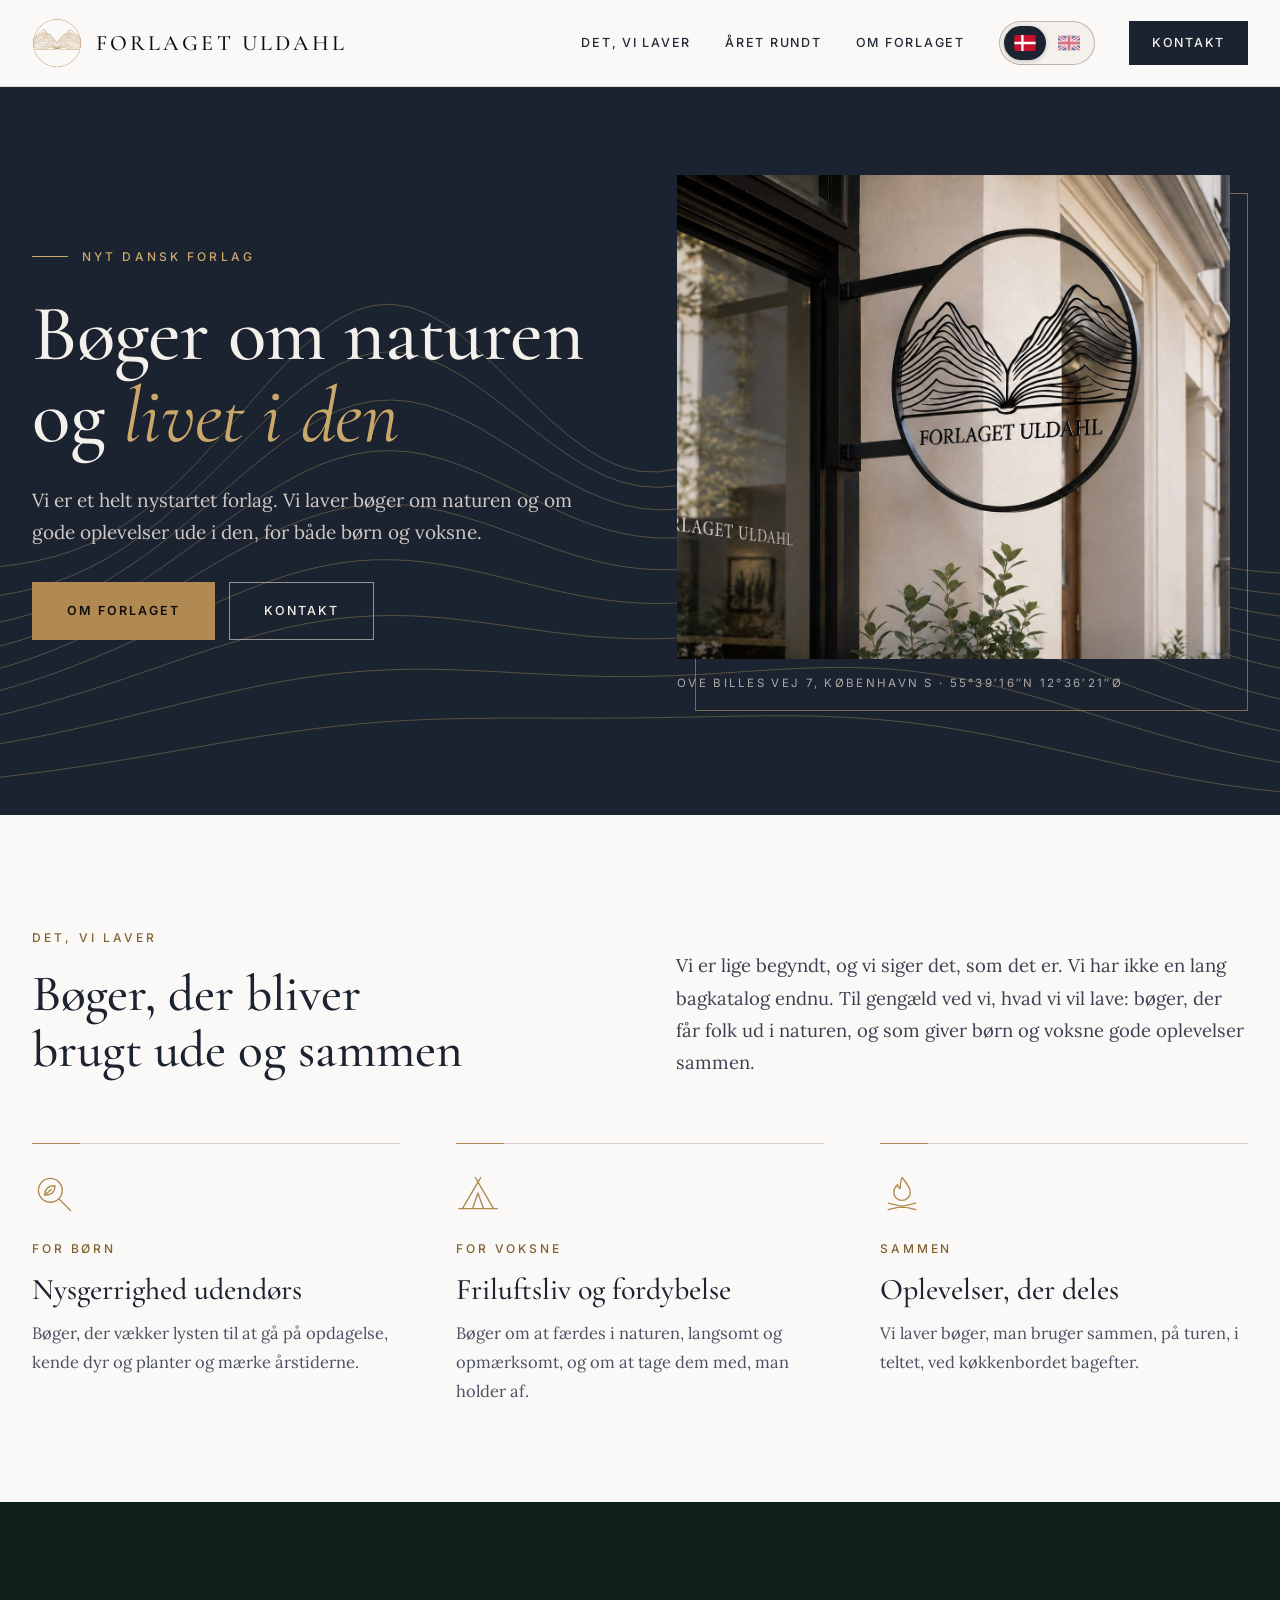
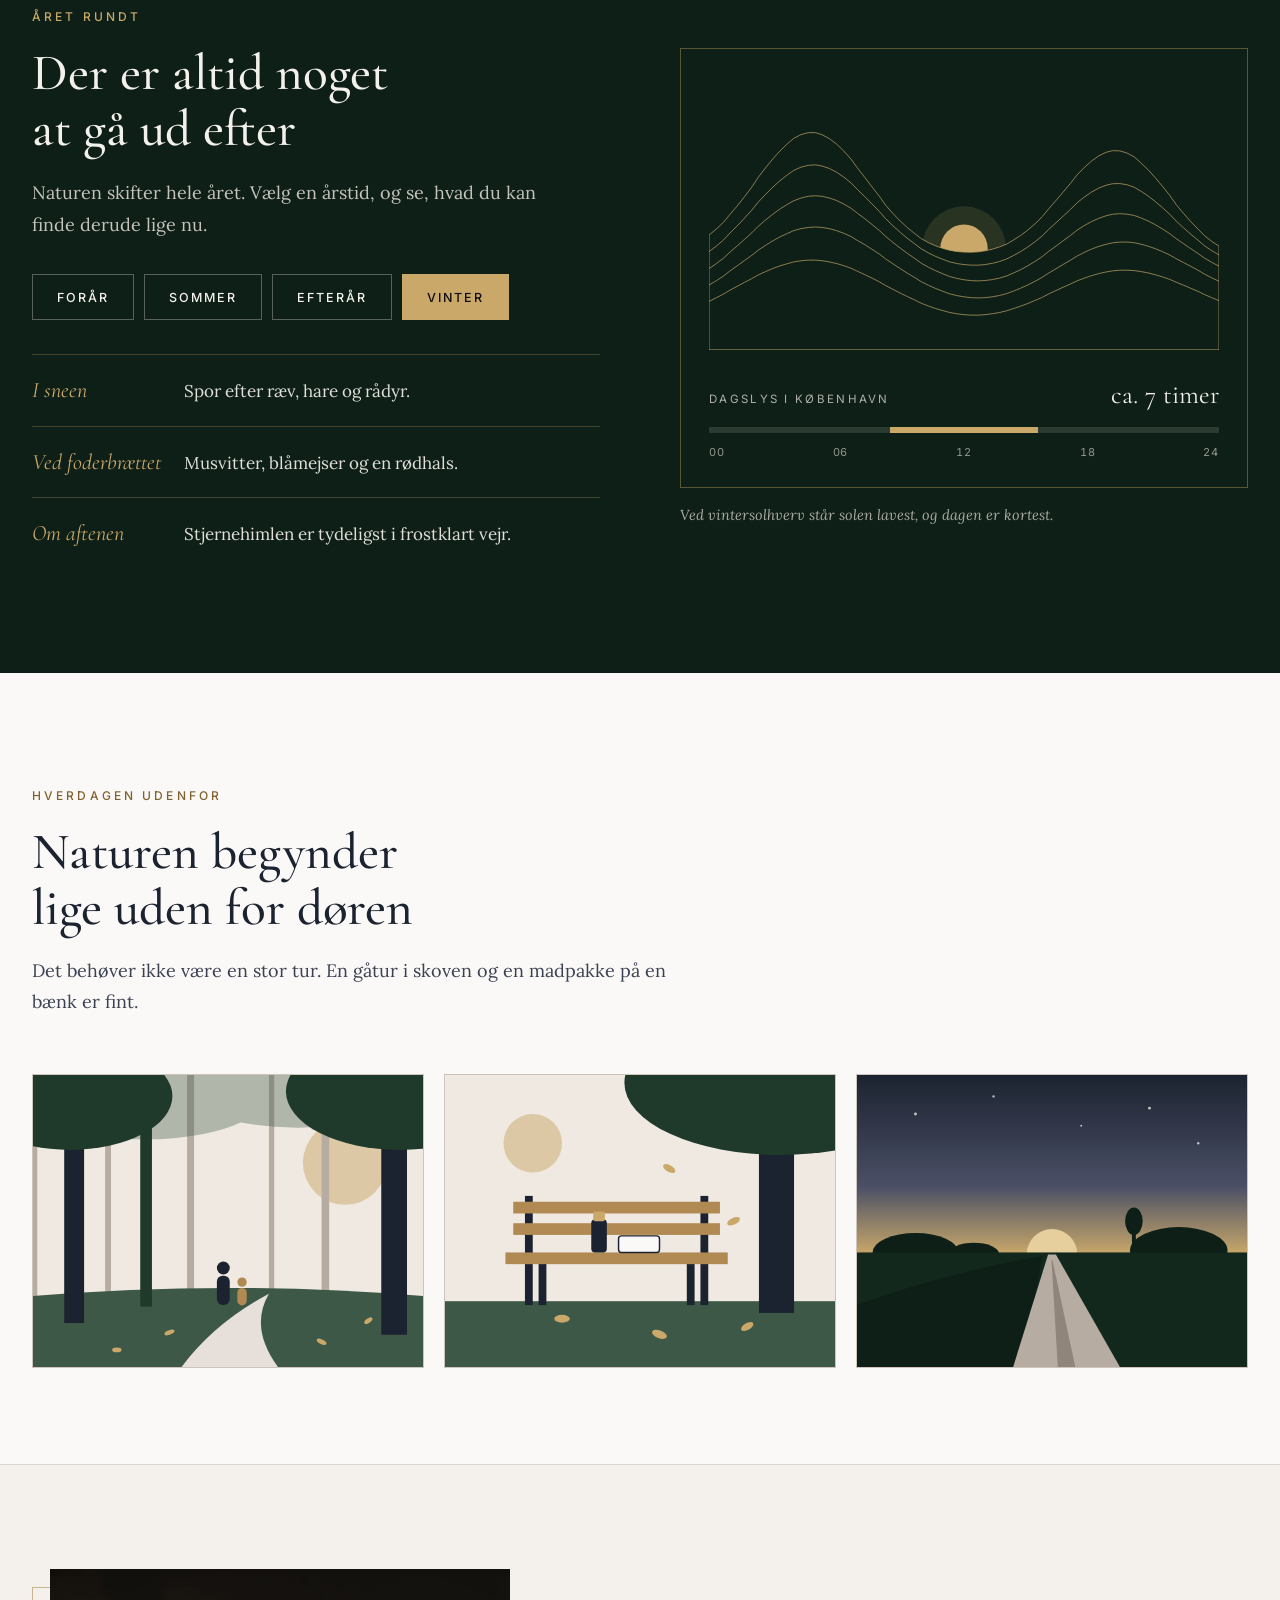
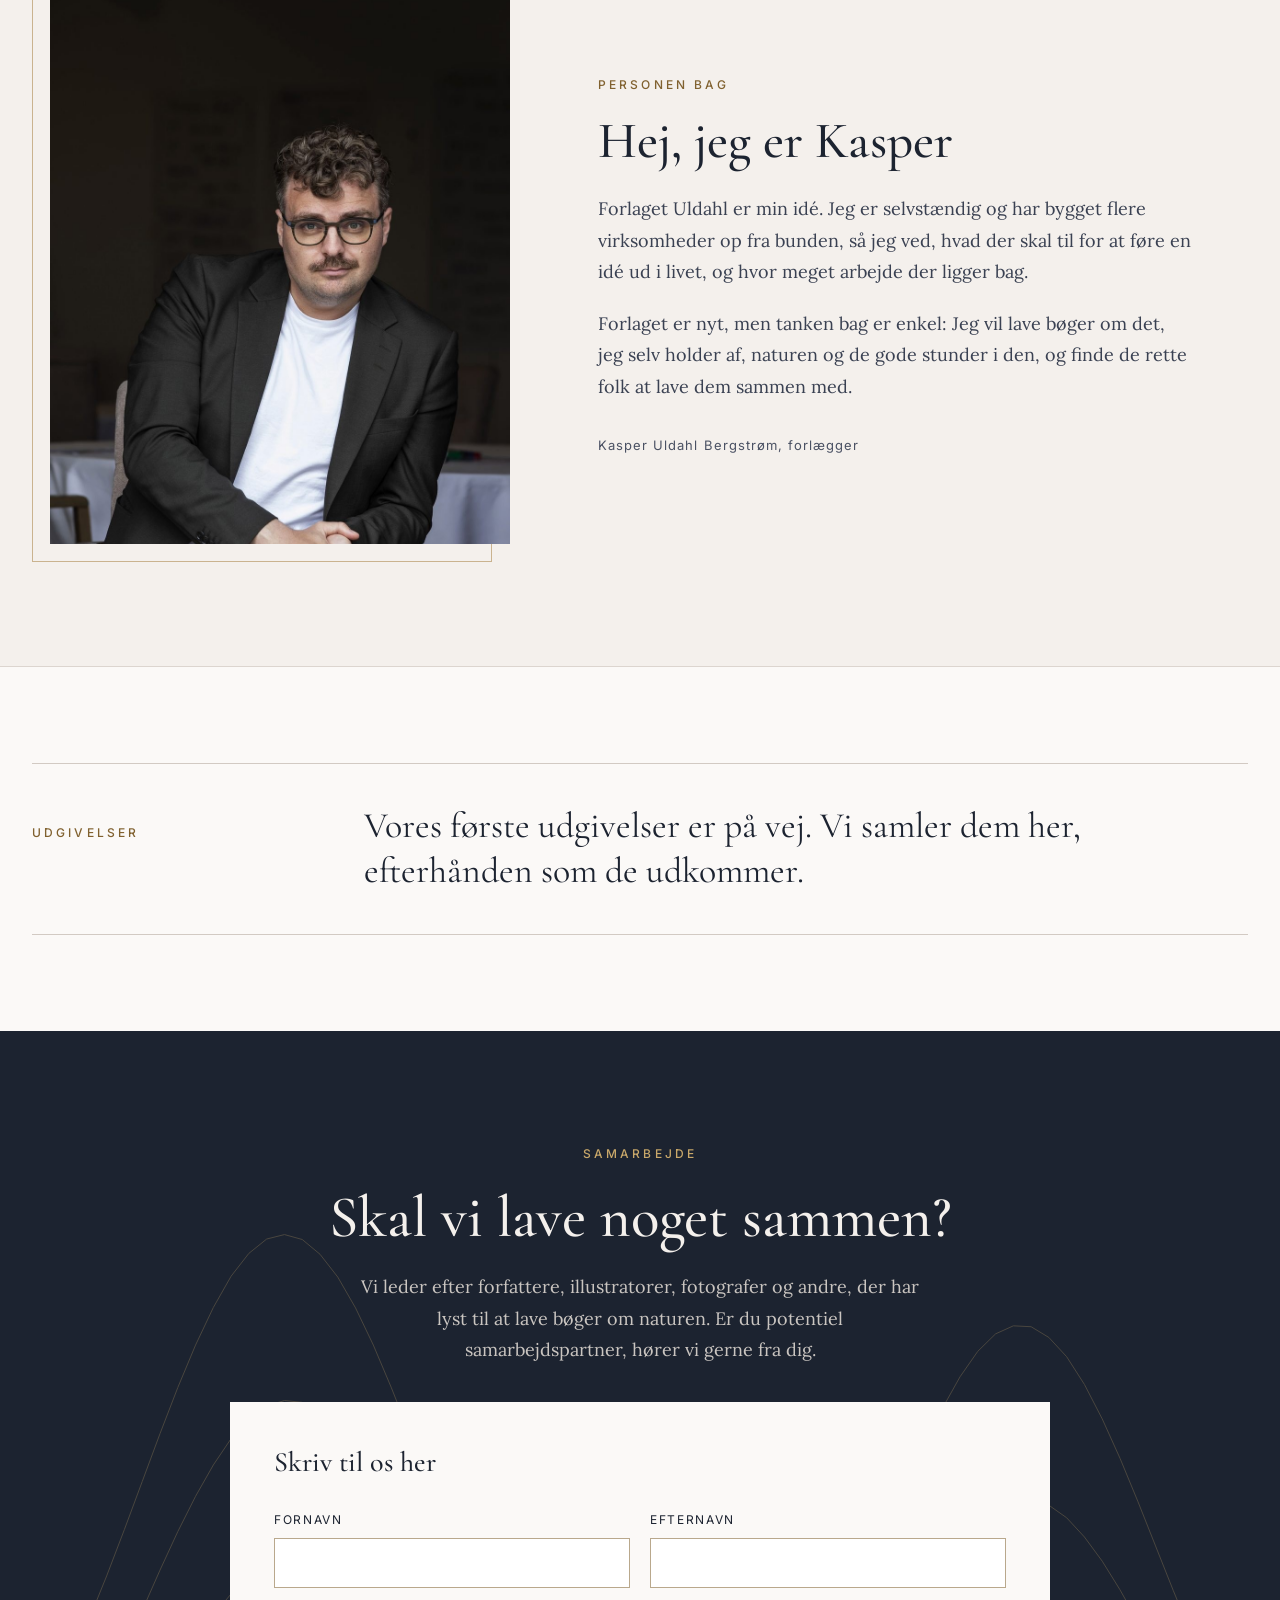
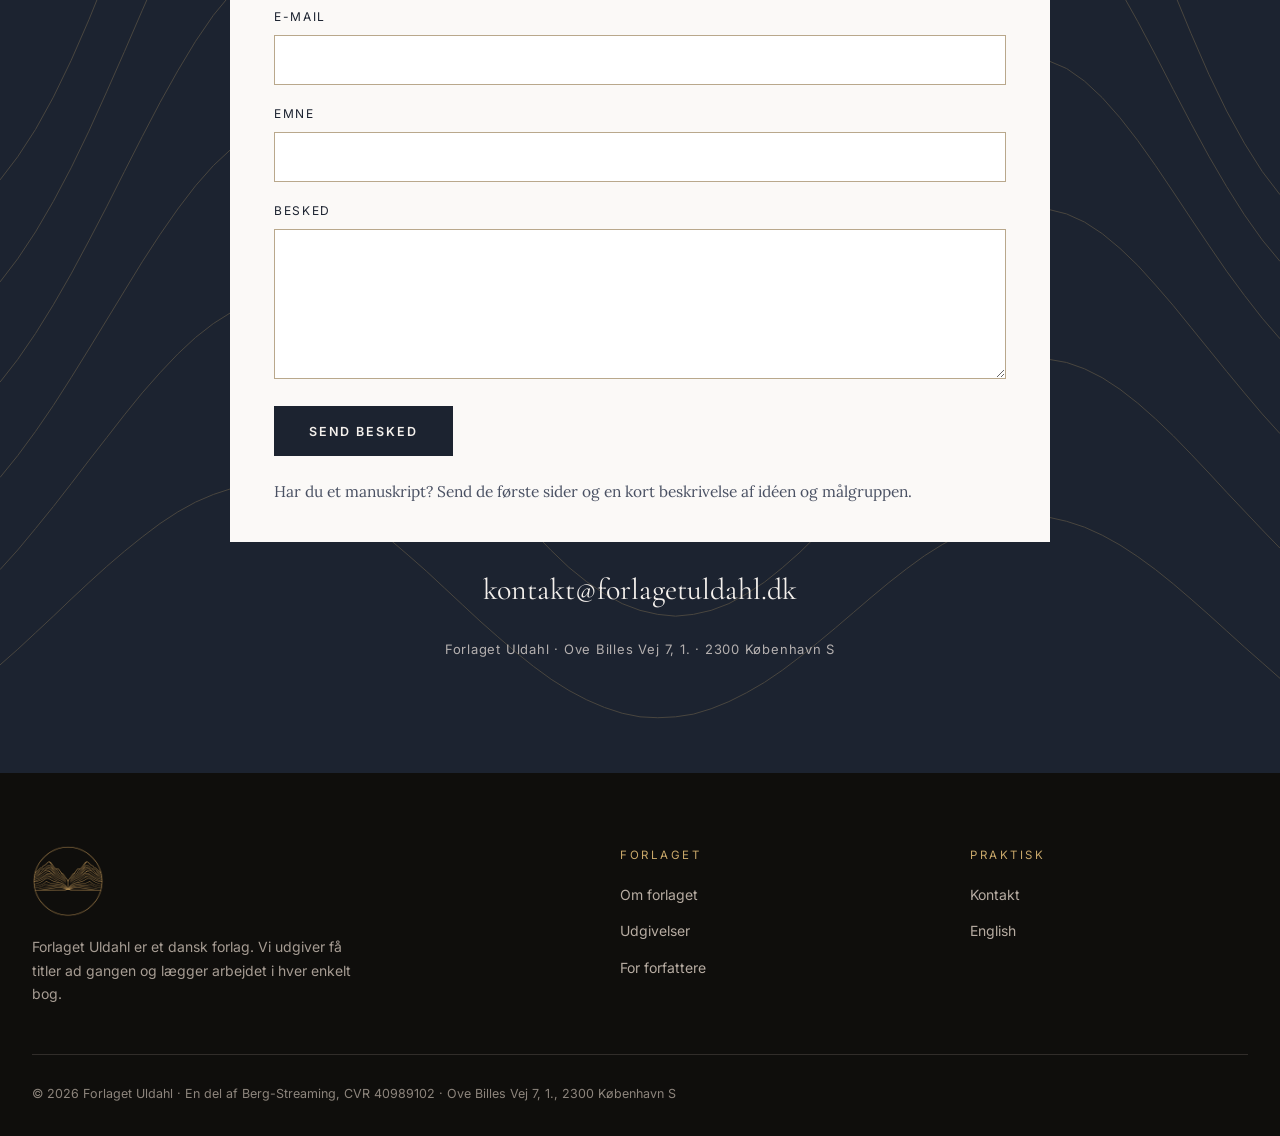
==== index.html @ 1d12caa1 "Nyt design: forside på dansk og engelsk med årstidsvælger og kontaktformular Én side pr. sprog. De g" ====
<!doctype html>
<html lang="da">
<head>
<meta charset="utf-8">
<meta name="viewport" content="width=device-width, initial-scale=1">
<title>Forlaget Uldahl</title>
<meta name="description" content="Forlaget Uldahl er et nyt dansk forlag. Vi laver bøger om naturen og om gode oplevelser ude i den, for både børn og voksne.">
<link rel="canonical" href="https://forlagetuldahl.dk/">
<link rel="alternate" hreflang="da" href="https://forlagetuldahl.dk/">
<link rel="alternate" hreflang="en" href="https://forlagetuldahl.dk/en/">
<meta property="og:type" content="website">
<meta property="og:site_name" content="Forlaget Uldahl">
<meta property="og:locale" content="da_DK">
<meta property="og:title" content="Forlaget Uldahl">
<meta property="og:description" content="Forlaget Uldahl er et nyt dansk forlag. Vi laver bøger om naturen og om gode oplevelser ude i den, for både børn og voksne.">
<meta property="og:url" content="https://forlagetuldahl.dk/">
<meta property="og:image" content="https://forlagetuldahl.dk/assets/images/skilt.jpg">
<meta name="twitter:card" content="summary_large_image">
<link rel="icon" href="assets/images/maerke.png">
<link rel="preconnect" href="https://fonts.googleapis.com">
<link rel="preconnect" href="https://fonts.gstatic.com" crossorigin>
<link rel="stylesheet" href="https://fonts.googleapis.com/css2?family=Cormorant+Garamond:ital,wght@0,400;0,500;0,600;1,400;1,500&amp;family=Inter:wght@400;500;600&amp;family=Lora:ital,wght@0,400;0,500;1,400&amp;display=swap">
<link rel="stylesheet" href="assets/css/style.css">
</head>
<body>
<div style="background: #FBF9F7; color: #222937; font-family: 'Lora', Georgia, serif; font-size: 17px; line-height: 1.75; overflow-x: hidden">

<header style="background: #FBF9F7; border-bottom: 1px solid rgba(183,172,162,.4)">
<div style="max-width: 1240px; margin: 0 auto; padding: 18px 32px; display: flex; flex-wrap: wrap; align-items: center; justify-content: space-between; gap: 14px 32px">
<a href="#top" style="display: flex; align-items: center; gap: 14px; text-decoration: none">
<img src="assets/images/maerke.png" alt="" style="width: 50px; height: 50px; object-fit: contain">
<span style="font-family: 'Cormorant Garamond', Georgia, serif; font-size: 22px; letter-spacing: .14em; text-transform: uppercase; color: #0F0E0C; font-weight: 500">Forlaget Uldahl</span>
</a>
<nav class="menu" aria-label="Hovedmenu" style="display: flex; flex-wrap: wrap; align-items: center; gap: 10px 34px; font-family: 'Inter', sans-serif; font-size: 12.5px; letter-spacing: .14em; text-transform: uppercase; font-weight: 500">
<a href="#det-vi-laver">Det, vi laver</a>
<a href="#aaret-rundt">Året rundt</a>
<a href="#personen-bag">Om forlaget</a>
<a class="knap skift" href="en/" lang="en" aria-label="Skift til engelsk" style="display: inline-flex; align-items: center; gap: 2px; min-height: 44px; box-sizing: border-box; padding: 4px; border: 1px solid rgba(183,172,162,.9); border-radius: 999px; background: #F4F0EC"><span class="" style="display: flex; align-items: center; justify-content: center; width: 42px; height: 34px; border-radius: 999px; background: #1C2330; box-shadow: 0 1px 4px rgba(28,35,48,.25)"><svg aria-hidden="true" viewBox="0 0 37 28" style="width: 22px; height: 16px; display: block; border-radius: 2px"><path fill="#C8102E" d="M0 0h37v28H0z"></path><path fill="#fff" d="M12 0h4v28h-4zM0 12h37v4H0z"></path></svg></span><span class="fra" style="display: flex; align-items: center; justify-content: center; width: 42px; height: 34px; border-radius: 999px; opacity: .55"><svg aria-hidden="true" viewBox="0 0 60 40" style="width: 22px; height: 16px; display: block; border-radius: 2px"><path fill="#012169" d="M0 0h60v40H0z"></path><path stroke="#fff" stroke-width="8" d="M0 0l60 40M60 0L0 40"></path><path stroke="#C8102E" stroke-width="4" d="M0 0l60 40M60 0L0 40"></path><path fill="#fff" d="M23 0h14v40H23zM0 13h60v14H0z"></path><path fill="#C8102E" d="M26 0h8v40h-8zM0 16h60v8H0z"></path></svg></span></a>
<a class="knap knap-guld" href="#kontakt" style="display: inline-flex; align-items: center; min-height: 44px; box-sizing: border-box; padding: 0 22px; background: #1C2330; border: 1px solid #1C2330; color: #F4F0EC">Kontakt</a>
</nav>
</div>
</header>

<section id="top" style="position: relative; background: #1C2330; color: #F4F0EC; overflow: hidden">
<svg aria-hidden="true" viewBox="0 0 1440 520" preserveAspectRatio="none" style="position: absolute; left: 0; bottom: 0; width: 100%; height: 78%; opacity: .34">
<g stroke="#C9A86A" stroke-width="1">
<path class="kurve" d="M0 292.6 L20 290.5 L40 287.7 L60 283.8 L80 278.7 L100 272.2 L120 264.1 L140 254.4 L160 243.0 L180 229.8 L200 215.0 L220 198.7 L240 181.1 L260 162.8 L280 144.1 L300 125.7 L320 108.1 L340 91.9 L360 77.9 L380 66.5 L400 58.3 L420 53.5 L440 52.4 L460 54.9 L480 60.9 L500 70.1 L520 82.0 L540 96.0 L560 111.4 L580 127.5 L600 143.6 L620 159.0 L640 173.0 L660 185.1 L680 194.7 L700 201.6 L720 205.4 L740 206.0 L760 203.5 L780 198.0 L800 189.7 L820 179.0 L840 166.6 L860 152.9 L880 138.7 L900 124.9 L920 112.0 L940 101.0 L960 92.4 L980 86.8 L1000 84.5 L1020 85.8 L1040 90.7 L1060 99.0 L1080 110.2 L1100 124.0 L1120 139.6 L1140 156.5 L1160 173.9 L1180 191.3 L1200 208.1 L1220 223.8 L1240 238.1 L1260 250.9 L1280 261.9 L1300 271.2 L1320 278.8 L1340 285.0 L1360 289.7 L1380 293.2 L1400 295.8 L1420 297.5 L1440 298.5"></path>
<path class="kurve" d="M0 319.0 L20 316.1 L40 312.3 L60 307.4 L80 301.3 L100 294.0 L120 285.3 L140 275.2 L160 263.7 L180 250.8 L200 236.8 L220 221.7 L240 205.8 L260 189.6 L280 173.4 L300 157.6 L320 142.7 L340 129.2 L360 117.5 L380 108.1 L400 101.2 L420 97.1 L440 95.9 L460 97.6 L480 102.1 L500 109.1 L520 118.2 L540 129.2 L560 141.3 L580 154.1 L600 167.1 L620 179.6 L640 191.1 L660 201.2 L680 209.4 L700 215.4 L720 219.0 L740 220.1 L760 218.8 L780 215.0 L800 209.1 L820 201.3 L840 192.2 L860 182.1 L880 171.7 L900 161.6 L920 152.2 L940 144.2 L960 138.1 L980 134.1 L1000 132.7 L1020 133.9 L1040 137.8 L1060 144.2 L1080 153.0 L1100 163.8 L1120 176.1 L1140 189.6 L1160 203.7 L1180 218.0 L1200 232.0 L1220 245.5 L1240 258.0 L1260 269.5 L1280 279.6 L1300 288.5 L1320 296.0 L1340 302.2 L1360 307.2 L1380 311.2 L1400 314.2 L1420 316.4 L1440 318.0"></path>
<path class="kurve" d="M0 343.5 L20 339.6 L40 334.9 L60 329.2 L80 322.4 L100 314.5 L120 305.5 L140 295.4 L160 284.2 L180 272.1 L200 259.1 L220 245.5 L240 231.6 L260 217.5 L280 203.7 L300 190.4 L320 178.1 L340 167.0 L360 157.5 L380 149.9 L400 144.4 L420 141.1 L440 140.1 L460 141.4 L480 144.9 L500 150.3 L520 157.5 L540 166.1 L560 175.7 L580 185.9 L600 196.3 L620 206.3 L640 215.6 L660 223.9 L680 230.7 L700 235.9 L720 239.3 L740 240.7 L760 240.2 L780 237.8 L800 233.8 L820 228.4 L840 221.9 L860 214.7 L880 207.2 L900 199.8 L920 193.0 L940 187.2 L960 182.7 L980 179.9 L1000 178.8 L1020 179.7 L1040 182.6 L1060 187.5 L1080 194.1 L1100 202.3 L1120 211.8 L1140 222.3 L1160 233.5 L1180 245.0 L1200 256.5 L1220 267.7 L1240 278.4 L1260 288.5 L1280 297.6 L1300 305.8 L1320 313.1 L1340 319.3 L1360 324.6 L1380 329.1 L1400 332.7 L1420 335.6 L1440 338.0"></path>
<path class="kurve" d="M0 365.5 L20 360.9 L40 355.5 L60 349.3 L80 342.2 L100 334.3 L120 325.5 L140 315.9 L160 305.6 L180 294.6 L200 283.1 L220 271.3 L240 259.5 L260 247.7 L280 236.3 L300 225.6 L320 215.7 L340 206.9 L360 199.5 L380 193.7 L400 189.5 L420 187.1 L440 186.4 L460 187.6 L480 190.4 L500 194.8 L520 200.5 L540 207.3 L560 214.8 L580 222.7 L600 230.8 L620 238.7 L640 246.1 L660 252.6 L680 258.1 L700 262.3 L720 265.1 L740 266.5 L760 266.4 L780 264.9 L800 262.2 L820 258.4 L840 253.7 L860 248.5 L880 243.1 L900 237.7 L920 232.7 L940 228.4 L960 225.0 L980 222.8 L1000 222.0 L1020 222.6 L1040 224.6 L1060 228.2 L1080 233.1 L1100 239.3 L1120 246.6 L1140 254.7 L1160 263.5 L1180 272.8 L1200 282.2 L1220 291.6 L1240 300.7 L1260 309.5 L1280 317.8 L1300 325.5 L1320 332.5 L1340 338.7 L1360 344.3 L1380 349.2 L1400 353.5 L1420 357.2 L1440 360.3"></path>
<path class="kurve" d="M0 385.8 L20 380.9 L40 375.3 L60 369.2 L80 362.3 L100 354.9 L120 346.9 L140 338.3 L160 329.3 L180 319.9 L200 310.3 L220 300.6 L240 291.0 L260 281.6 L280 272.7 L300 264.3 L320 256.7 L340 250.1 L360 244.6 L380 240.4 L400 237.4 L420 235.7 L440 235.5 L460 236.5 L480 238.8 L500 242.2 L520 246.6 L540 251.7 L560 257.3 L580 263.3 L600 269.3 L620 275.2 L640 280.6 L660 285.4 L680 289.5 L700 292.5 L720 294.6 L740 295.6 L760 295.5 L780 294.4 L800 292.4 L820 289.5 L840 286.1 L860 282.3 L880 278.2 L900 274.2 L920 270.5 L940 267.3 L960 264.8 L980 263.2 L1000 262.5 L1020 263.0 L1040 264.5 L1060 267.2 L1080 271.0 L1100 275.8 L1120 281.6 L1140 288.1 L1160 295.2 L1180 302.8 L1200 310.6 L1220 318.6 L1240 326.6 L1260 334.4 L1280 342.0 L1300 349.2 L1320 355.9 L1340 362.2 L1360 367.9 L1380 373.1 L1400 377.9 L1420 382.1 L1440 385.8"></path>
<path class="kurve" d="M0 406.1 L20 401.4 L40 396.3 L60 390.7 L80 384.7 L100 378.3 L120 371.5 L140 364.4 L160 357.1 L180 349.6 L200 342.0 L220 334.5 L240 327.1 L260 320.0 L280 313.3 L300 307.1 L320 301.5 L340 296.7 L360 292.8 L380 289.7 L400 287.6 L420 286.5 L440 286.4 L460 287.1 L480 288.8 L500 291.2 L520 294.2 L540 297.7 L560 301.6 L580 305.7 L600 309.8 L620 313.7 L640 317.3 L660 320.4 L680 323.0 L700 324.9 L720 326.1 L740 326.5 L760 326.2 L780 325.1 L800 323.5 L820 321.3 L840 318.7 L860 315.8 L880 312.9 L900 310.0 L920 307.4 L940 305.1 L960 303.4 L980 302.4 L1000 302.1 L1020 302.7 L1040 304.2 L1060 306.5 L1080 309.7 L1100 313.7 L1120 318.5 L1140 323.9 L1160 329.9 L1180 336.4 L1200 343.2 L1220 350.1 L1240 357.1 L1260 364.2 L1280 371.0 L1300 377.7 L1320 384.0 L1340 390.1 L1360 395.7 L1380 400.9 L1400 405.7 L1420 410.0 L1440 414.0"></path>
<path class="kurve" d="M0 428.6 L20 424.7 L40 420.4 L60 415.9 L80 411.1 L100 406.1 L120 400.8 L140 395.4 L160 389.8 L180 384.2 L200 378.5 L220 373.0 L240 367.6 L260 362.4 L280 357.5 L300 353.1 L320 349.1 L340 345.6 L360 342.7 L380 340.4 L400 338.8 L420 337.8 L440 337.5 L460 337.7 L480 338.5 L500 339.8 L520 341.6 L540 343.6 L560 345.8 L580 348.1 L600 350.4 L620 352.6 L640 354.6 L660 356.3 L680 357.5 L700 358.4 L720 358.8 L740 358.7 L760 358.1 L780 357.2 L800 355.8 L820 354.2 L840 352.3 L860 350.3 L880 348.4 L900 346.5 L920 344.9 L940 343.7 L960 342.9 L980 342.6 L1000 342.9 L1020 343.9 L1040 345.5 L1060 347.8 L1080 350.8 L1100 354.4 L1120 358.7 L1140 363.4 L1160 368.6 L1180 374.2 L1200 380.1 L1220 386.1 L1240 392.3 L1260 398.4 L1280 404.5 L1300 410.4 L1320 416.1 L1340 421.5 L1360 426.6 L1380 431.3 L1400 435.7 L1420 439.6 L1440 443.2"></path>
<path class="kurve" d="M0 454.9 L20 452.0 L40 448.9 L60 445.6 L80 442.1 L100 438.5 L120 434.7 L140 430.9 L160 426.9 L180 422.9 L200 418.9 L220 414.9 L240 411.0 L260 407.3 L280 403.8 L300 400.5 L320 397.5 L340 394.8 L360 392.5 L380 390.5 L400 389.0 L420 387.9 L440 387.1 L460 386.7 L480 386.7 L500 386.9 L520 387.4 L540 388.1 L560 389.0 L580 389.9 L600 390.8 L620 391.6 L640 392.3 L660 392.9 L680 393.3 L700 393.4 L720 393.4 L740 393.0 L760 392.5 L780 391.7 L800 390.8 L820 389.8 L840 388.7 L860 387.6 L880 386.7 L900 385.9 L920 385.3 L940 385.0 L960 385.1 L980 385.6 L1000 386.5 L1020 387.9 L1040 389.9 L1060 392.3 L1080 395.2 L1100 398.5 L1120 402.3 L1140 406.4 L1160 410.9 L1180 415.6 L1200 420.5 L1220 425.6 L1240 430.6 L1260 435.7 L1280 440.7 L1300 445.5 L1320 450.1 L1340 454.5 L1360 458.6 L1380 462.4 L1400 465.9 L1420 469.1 L1440 471.8"></path>
<path class="kurve" d="M0 485.5 L20 483.6 L40 481.6 L60 479.4 L80 477.1 L100 474.7 L120 472.1 L140 469.5 L160 466.7 L180 463.9 L200 461.1 L220 458.2 L240 455.4 L260 452.6 L280 449.9 L300 447.3 L320 444.9 L340 442.6 L360 440.5 L380 438.7 L400 437.0 L420 435.6 L440 434.4 L460 433.5 L480 432.7 L500 432.2 L520 431.8 L540 431.6 L560 431.5 L580 431.4 L600 431.4 L620 431.5 L640 431.5 L660 431.5 L680 431.5 L700 431.4 L720 431.2 L740 431.0 L760 430.7 L780 430.4 L800 430.1 L820 429.8 L840 429.5 L860 429.3 L880 429.3 L900 429.4 L920 429.7 L940 430.3 L960 431.1 L980 432.2 L1000 433.6 L1020 435.3 L1040 437.3 L1060 439.6 L1080 442.3 L1100 445.2 L1120 448.3 L1140 451.7 L1160 455.2 L1180 458.9 L1200 462.6 L1220 466.4 L1240 470.2 L1260 473.9 L1280 477.5 L1300 480.9 L1320 484.2 L1340 487.3 L1360 490.2 L1380 492.8 L1400 495.1 L1420 497.2 L1440 498.9"></path>
</g>
</svg>
<div style="position: relative; max-width: 1240px; margin: 0 auto; padding: 88px 32px 104px; display: flex; flex-wrap: wrap; align-items: center; gap: 56px 72px">
<div style="flex: 1 1 440px; min-width: 0; display: flex; flex-direction: column; gap: 26px">
<p class="ind" style="margin: 0; font-family: 'Inter', sans-serif; font-size: 12px; letter-spacing: .26em; text-transform: uppercase; color: #C9A86A; font-weight: 500; display: flex; align-items: center; gap: 14px"><span style="display: inline-block; width: 36px; height: 1px; background: #C9A86A"></span>Nyt dansk forlag</p>
<h1 class="ind2" style="margin: 0; font-family: 'Cormorant Garamond', Georgia, serif; font-weight: 500; font-size: clamp(46px, 6.2vw, 84px); line-height: 1.04; letter-spacing: -.005em; color: #F4F0EC; text-wrap: balance">Bøger om naturen og <em style="font-weight: 400; color: #C9A86A">livet i den</em></h1>
<p class="ind3" style="margin: 0; max-width: 46ch; font-size: 19px; line-height: 1.7; color: rgba(231,223,217,.88)">Vi er et helt nystartet forlag. Vi laver bøger om naturen og om gode oplevelser ude i den, for både børn og voksne.</p>
<div class="ind3" style="display: flex; flex-wrap: wrap; gap: 14px; padding-top: 8px">
<a class="knap knap-guld" href="#personen-bag" style="display: inline-block; min-height: 20px; padding: 17px 34px; background: #B08A52; border: 1px solid #B08A52; color: #0F0E0C; text-decoration: none; font-family: 'Inter', sans-serif; font-size: 12.5px; letter-spacing: .16em; text-transform: uppercase; font-weight: 600">Om forlaget</a>
<a class="knap knap-lys" href="#kontakt" style="display: inline-block; min-height: 20px; padding: 17px 34px; background: transparent; border: 1px solid rgba(231,223,217,.6); color: #F4F0EC; text-decoration: none; font-family: 'Inter', sans-serif; font-size: 12.5px; letter-spacing: .16em; text-transform: uppercase; font-weight: 500">Kontakt</a>
</div>
</div>
<div style="flex: 1 1 420px; min-width: 0; position: relative; padding: 0 18px 18px 0">
<div aria-hidden="true" style="position: absolute; top: 18px; left: 18px; right: 0; bottom: 0; border: 1px solid rgba(201,168,106,.55)"></div>
<div style="position: relative; overflow: hidden; aspect-ratio: 4 / 3.5; background: #222937">
<img class="zoom" src="assets/images/skilt.jpg" alt="Forlaget Uldahls skilt med bjerge og åben bog på en facade" style="width: 100%; height: 100%; object-fit: cover; object-position: center 40%; display: block">
</div>
<p style="position: relative; margin: 14px 0 0; font-family: 'Inter', sans-serif; font-size: 11.5px; letter-spacing: .2em; text-transform: uppercase; color: rgba(231,223,217,.7)">Ove Billes Vej 7, København S · 55°39′16″N 12°36′21″Ø</p>
</div>
</div>
</section>

<section id="det-vi-laver" style="max-width: 1240px; margin: 0 auto; padding: 112px 32px 96px">
<div style="display: flex; flex-wrap: wrap; gap: 28px 72px; align-items: flex-end; margin-bottom: 64px">
<div style="flex: 1 1 380px; min-width: 0">
<p style="margin: 0 0 18px; font-family: 'Inter', sans-serif; font-size: 12px; letter-spacing: .26em; text-transform: uppercase; color: #80612F; font-weight: 500">Det, vi laver</p>
<h2 style="margin: 0; font-family: 'Cormorant Garamond', Georgia, serif; font-weight: 500; font-size: clamp(34px, 4vw, 52px); line-height: 1.1; color: #1C2330; text-wrap: balance">Bøger, der bliver brugt ude og sammen</h2>
</div>
<p style="flex: 1 1 380px; min-width: 0; margin: 0; max-width: 54ch; font-size: 18.5px; color: #3A4152">Vi er lige begyndt, og vi siger det, som det er. Vi har ikke en lang bagkatalog endnu. Til gengæld ved vi, hvad vi vil lave: bøger, der får folk ud i naturen, og som giver børn og voksne gode oplevelser sammen.</p>
</div>
<div style="display: flex; flex-wrap: wrap; gap: 48px 56px">
<article class="spalte" style="flex: 1 1 280px; min-width: 0; padding-top: 28px; border-top: 1px solid rgba(183,172,162,.6); position: relative">
<span class="streg" aria-hidden="true" style="position: absolute; top: -1px; left: 0; width: 48px; height: 1px; background: #B08A52"></span>
<svg class="ikon" aria-hidden="true" viewBox="0 0 48 48" fill="none" stroke="#B08A52" stroke-width="1.5" stroke-linecap="round" stroke-linejoin="round" style="display: block; width: 44px; height: 44px; margin: 0 0 22px"><circle cx="20" cy="20" r="13"></circle><path d="M30 30l12 12"></path><path d="M14 25c0-7 4-10 11-10 0 7-4 11-11 10z"></path><path d="M14 25l7-6"></path></svg>
<p style="margin: 0 0 14px; font-family: 'Inter', sans-serif; font-size: 12px; letter-spacing: .24em; text-transform: uppercase; color: #80612F; font-weight: 500">For børn</p>
<h3 style="margin: 0 0 12px; font-family: 'Cormorant Garamond', Georgia, serif; font-weight: 500; font-size: 30px; line-height: 1.15; color: #1C2330">Nysgerrighed udendørs</h3>
<p style="margin: 0; font-size: 16.5px; color: #4A5163">Bøger, der vækker lysten til at gå på opdagelse, kende dyr og planter og mærke årstiderne.</p>
</article>
<article class="spalte" style="flex: 1 1 280px; min-width: 0; padding-top: 28px; border-top: 1px solid rgba(183,172,162,.6); position: relative">
<span class="streg" aria-hidden="true" style="position: absolute; top: -1px; left: 0; width: 48px; height: 1px; background: #B08A52"></span>
<svg class="ikon" aria-hidden="true" viewBox="0 0 48 48" fill="none" stroke="#B08A52" stroke-width="1.5" stroke-linecap="round" stroke-linejoin="round" style="display: block; width: 44px; height: 44px; margin: 0 0 22px"><path d="M3 40h42"></path><path d="M7 40L24 11l17 29"></path><path d="M21 6l3 5 3-5"></path><path d="M24 23l-6 17M24 23l6 17"></path></svg>
<p style="margin: 0 0 14px; font-family: 'Inter', sans-serif; font-size: 12px; letter-spacing: .24em; text-transform: uppercase; color: #80612F; font-weight: 500">For voksne</p>
<h3 style="margin: 0 0 12px; font-family: 'Cormorant Garamond', Georgia, serif; font-weight: 500; font-size: 30px; line-height: 1.15; color: #1C2330">Friluftsliv og fordybelse</h3>
<p style="margin: 0; font-size: 16.5px; color: #4A5163">Bøger om at færdes i naturen, langsomt og opmærksomt, og om at tage dem med, man holder af.</p>
</article>
<article class="spalte" style="flex: 1 1 280px; min-width: 0; padding-top: 28px; border-top: 1px solid rgba(183,172,162,.6); position: relative">
<span class="streg" aria-hidden="true" style="position: absolute; top: -1px; left: 0; width: 48px; height: 1px; background: #B08A52"></span>
<svg class="ikon" aria-hidden="true" viewBox="0 0 48 48" fill="none" stroke="#B08A52" stroke-width="1.5" stroke-linecap="round" stroke-linejoin="round" style="display: block; width: 44px; height: 44px; margin: 0 0 22px"><path d="M9 41l30-7M9 34l30 7"></path><path d="M24 6c6 7 9 11 9 16a9 9 0 0 1-18 0c0-3 2-6 4-8 1 3 2 4 3 4 0-4 0-8 2-12z"></path></svg>
<p style="margin: 0 0 14px; font-family: 'Inter', sans-serif; font-size: 12px; letter-spacing: .24em; text-transform: uppercase; color: #80612F; font-weight: 500">Sammen</p>
<h3 style="margin: 0 0 12px; font-family: 'Cormorant Garamond', Georgia, serif; font-weight: 500; font-size: 30px; line-height: 1.15; color: #1C2330">Oplevelser, der deles</h3>
<p style="margin: 0; font-size: 16.5px; color: #4A5163">Vi laver bøger, man bruger sammen, på turen, i teltet, ved køkkenbordet bagefter.</p>
</article>
</div>
</section>

<section id="aaret-rundt" style="background: #0D1F16; color: #F4F0EC">
<div style="max-width: 1240px; margin: 0 auto; padding: 104px 32px; display: flex; flex-wrap: wrap; gap: 56px 80px; align-items: center">
<div style="flex: 1 1 420px; min-width: 0">
<p style="margin: 0 0 18px; font-family: 'Inter', sans-serif; font-size: 12px; letter-spacing: .26em; text-transform: uppercase; color: #C9A86A; font-weight: 500">Året rundt</p>
<h2 style="margin: 0 0 20px; font-family: 'Cormorant Garamond', Georgia, serif; font-weight: 500; font-size: clamp(34px, 4vw, 52px); line-height: 1.1; color: #F4F0EC; text-wrap: balance">Der er altid noget at gå ud efter</h2>
<p style="margin: 0 0 34px; max-width: 50ch; font-size: 18px; color: rgba(231,223,217,.85)">Naturen skifter hele året. Vælg en årstid, og se, hvad du kan finde derude lige nu.</p>
<div role="group" aria-label="Vælg årstid" style="display: flex; flex-wrap: wrap; gap: 10px; margin-bottom: 34px">
<button class="fane" type="button" data-aarstid="forar" aria-pressed="false" style="min-height: 46px; padding: 0 24px; cursor: pointer; font-family: 'Inter', sans-serif; font-size: 12.5px; letter-spacing: .16em; text-transform: uppercase; font-weight: 500; border: 1px solid rgba(231,223,217,.35); background: transparent; color: #F4F0EC">Forår</button>
<button class="fane" type="button" data-aarstid="sommer" aria-pressed="false" style="min-height: 46px; padding: 0 24px; cursor: pointer; font-family: 'Inter', sans-serif; font-size: 12.5px; letter-spacing: .16em; text-transform: uppercase; font-weight: 500; border: 1px solid rgba(231,223,217,.35); background: transparent; color: #F4F0EC">Sommer</button>
<button class="fane" type="button" data-aarstid="efterar" aria-pressed="true" style="min-height: 46px; padding: 0 24px; cursor: pointer; font-family: 'Inter', sans-serif; font-size: 12.5px; letter-spacing: .16em; text-transform: uppercase; font-weight: 500; border: 1px solid rgba(231,223,217,.35); background: transparent; color: #F4F0EC">Efterår</button>
<button class="fane" type="button" data-aarstid="vinter" aria-pressed="false" style="min-height: 46px; padding: 0 24px; cursor: pointer; font-family: 'Inter', sans-serif; font-size: 12.5px; letter-spacing: .16em; text-transform: uppercase; font-weight: 500; border: 1px solid rgba(231,223,217,.35); background: transparent; color: #F4F0EC">Vinter</button>
</div>
<ul style="margin: 0; padding: 0; list-style: none; display: flex; flex-direction: column">
<li style="display: flex; gap: 20px; align-items: baseline; padding: 16px 0; border-top: 1px solid rgba(201,168,106,.28)">
<span style="flex: 0 0 auto; font-family: 'Cormorant Garamond', Georgia, serif; font-style: italic; font-size: 22px; color: #C9A86A; min-width: 132px" data-t="hvor">I skovbunden</span>
<span style="font-size: 17px; color: rgba(244,240,236,.92)" data-t="hvad">Svampene skyder op efter regnen.</span>
</li>
<li style="display: flex; gap: 20px; align-items: baseline; padding: 16px 0; border-top: 1px solid rgba(201,168,106,.28)">
<span style="flex: 0 0 auto; font-family: 'Cormorant Garamond', Georgia, serif; font-style: italic; font-size: 22px; color: #C9A86A; min-width: 132px" data-t="hvor">På himlen</span>
<span style="font-size: 17px; color: rgba(244,240,236,.92)" data-t="hvad">Trækfuglene flyver sydpå i store flokke.</span>
</li>
<li style="display: flex; gap: 20px; align-items: baseline; padding: 16px 0; border-top: 1px solid rgba(201,168,106,.28)">
<span style="flex: 0 0 auto; font-family: 'Cormorant Garamond', Georgia, serif; font-style: italic; font-size: 22px; color: #C9A86A; min-width: 132px" data-t="hvor">Under træerne</span>
<span style="font-size: 17px; color: rgba(244,240,236,.92)" data-t="hvad">Kastanjer, agern og bog i lommerne.</span>
</li>
</ul>
</div>
<figure style="flex: 1 1 420px; min-width: 0; margin: 0">
<div style="position: relative; border: 1px solid rgba(201,168,106,.4); padding: 28px 28px 24px">
<svg role="img" id="dal" aria-label="Efterår. ca. 12 timer" viewBox="0 0 560 300" style="display: block; width: 100%; height: auto">
<g class="sol" id="sol" style="transform: translateY(-62px)">
<circle cx="280" cy="196" r="46" fill="#C9A86A" opacity=".14"></circle>
<circle cx="280" cy="196" r="26" fill="#C9A86A"></circle>
</g>
<g stroke="#C9A86A" stroke-width="1" stroke-opacity=".75">
<path d="M0 173.6 L8 167.0 L16 159.4 L23 150.9 L31 141.5 L39 131.4 L47 120.9 L54 110.3 L62 99.9 L70 90.0 L78 81.1 L86 73.4 L93 67.4 L101 63.2 L109 61.1 L117 61.1 L124 63.3 L132 67.6 L140 73.6 L148 81.3 L156 90.2 L163 99.9 L171 110.2 L179 120.7 L187 130.9 L194 140.8 L202 149.9 L210 158.2 L218 165.6 L226 172.0 L233 177.4 L241 181.9 L249 185.5 L257 188.2 L264 190.2 L272 191.6 L280 192.3 L288 192.4 L296 192.0 L303 190.9 L311 189.1 L319 186.6 L327 183.4 L334 179.2 L342 174.1 L350 168.1 L358 161.2 L366 153.3 L373 144.8 L381 135.6 L389 126.2 L397 116.7 L404 107.7 L412 99.4 L420 92.3 L428 86.6 L436 82.7 L443 80.9 L451 81.1 L459 83.5 L467 87.8 L474 94.0 L482 101.7 L490 110.5 L498 120.1 L506 130.1 L513 140.1 L521 149.7 L529 158.8 L537 167.0 L544 174.2 L552 180.5 L560 185.7 L560 300 L0 300 Z" fill="#0D1F16"></path>
<path d="M0 191.8 L8 185.7 L16 178.9 L23 171.4 L31 163.4 L39 154.9 L47 146.2 L54 137.4 L62 129.0 L70 121.0 L78 113.8 L86 107.5 L93 102.6 L101 99.0 L109 97.0 L117 96.5 L124 97.7 L132 100.4 L140 104.5 L148 109.9 L156 116.3 L163 123.5 L171 131.3 L179 139.4 L187 147.6 L194 155.6 L202 163.4 L210 170.6 L218 177.3 L226 183.3 L233 188.6 L241 193.2 L249 197.1 L257 200.3 L264 202.9 L272 204.8 L280 206.0 L288 206.6 L296 206.6 L303 206.0 L311 204.6 L319 202.6 L327 199.7 L334 196.2 L342 191.8 L350 186.7 L358 180.9 L366 174.4 L373 167.4 L381 160.1 L389 152.7 L397 145.3 L404 138.3 L412 131.9 L420 126.4 L428 122.0 L436 118.9 L443 117.2 L451 117.0 L459 118.3 L467 121.1 L474 125.2 L482 130.5 L490 136.7 L498 143.5 L506 150.8 L513 158.2 L521 165.6 L529 172.6 L537 179.2 L544 185.3 L552 190.7 L560 195.4 L560 300 L0 300 Z" fill="#0D1F16"></path>
<path d="M0 210.4 L8 204.9 L16 198.8 L23 192.3 L31 185.4 L39 178.3 L47 171.1 L54 164.0 L62 157.1 L70 150.7 L78 144.9 L86 139.9 L93 135.9 L101 132.9 L109 131.0 L117 130.4 L124 131.0 L132 132.8 L140 135.6 L148 139.5 L156 144.2 L163 149.6 L171 155.6 L179 162.0 L187 168.5 L194 175.1 L202 181.6 L210 187.9 L218 193.8 L226 199.3 L233 204.4 L241 208.9 L249 212.8 L257 216.2 L264 219.0 L272 221.1 L280 222.7 L288 223.6 L296 223.9 L303 223.5 L311 222.5 L319 220.8 L327 218.4 L334 215.4 L342 211.7 L350 207.4 L358 202.5 L366 197.2 L373 191.5 L381 185.7 L389 179.7 L397 173.9 L404 168.3 L412 163.2 L420 158.8 L428 155.2 L436 152.4 L443 150.7 L451 150.1 L459 150.6 L467 152.1 L474 154.6 L482 158.0 L490 162.2 L498 166.9 L506 172.1 L513 177.5 L521 183.0 L529 188.5 L537 193.8 L544 198.8 L552 203.5 L560 207.7 L560 300 L0 300 Z" fill="#0D1F16"></path>
<path d="M0 228.5 L8 223.7 L16 218.5 L23 213.0 L31 207.3 L39 201.5 L47 195.8 L54 190.2 L62 184.9 L70 179.9 L78 175.5 L86 171.8 L93 168.7 L101 166.5 L109 165.2 L117 164.7 L124 165.2 L132 166.5 L140 168.7 L148 171.6 L156 175.2 L163 179.5 L171 184.1 L179 189.2 L187 194.4 L194 199.8 L202 205.2 L210 210.4 L218 215.5 L226 220.3 L233 224.7 L241 228.7 L249 232.3 L257 235.4 L264 238.0 L272 240.0 L280 241.4 L288 242.3 L296 242.6 L303 242.3 L311 241.4 L319 239.9 L327 237.8 L334 235.2 L342 232.0 L350 228.4 L358 224.3 L366 219.9 L373 215.3 L381 210.6 L389 205.8 L397 201.1 L404 196.7 L412 192.6 L420 189.0 L428 186.0 L436 183.7 L443 182.1 L451 181.3 L459 181.2 L467 182.0 L474 183.5 L482 185.7 L490 188.5 L498 191.8 L506 195.5 L513 199.5 L521 203.7 L529 207.9 L537 212.2 L544 216.4 L552 220.5 L560 224.3 L560 300 L0 300 Z" fill="#0D1F16"></path>
<path d="M0 246.4 L8 242.4 L16 238.3 L23 234.1 L31 229.8 L39 225.5 L47 221.4 L54 217.4 L62 213.7 L70 210.3 L78 207.4 L86 205.0 L93 203.1 L101 201.8 L109 201.1 L117 201.1 L124 201.7 L132 203.0 L140 204.8 L148 207.2 L156 210.0 L163 213.3 L171 217.0 L179 220.8 L187 224.9 L194 229.0 L202 233.2 L210 237.3 L218 241.2 L226 244.9 L233 248.4 L241 251.5 L249 254.3 L257 256.6 L264 258.5 L272 260.0 L280 261.0 L288 261.5 L296 261.5 L303 261.0 L311 260.0 L319 258.6 L327 256.7 L334 254.4 L342 251.7 L350 248.7 L358 245.4 L366 241.9 L373 238.2 L381 234.5 L389 230.8 L397 227.3 L404 223.9 L412 220.9 L420 218.2 L428 215.9 L436 214.1 L443 212.9 L451 212.2 L459 212.1 L467 212.6 L474 213.6 L482 215.1 L490 217.1 L498 219.5 L506 222.3 L513 225.3 L521 228.6 L529 232.0 L537 235.4 L544 238.9 L552 242.3 L560 245.6 L560 300 L0 300 Z" fill="#0D1F16"></path>
</g>
<line x1="0" y1="299.5" x2="560" y2="299.5" stroke="#C9A86A" stroke-width="1" opacity=".5"></line>
</svg>
<div style="margin-top: 22px; display: flex; flex-direction: column; gap: 10px">
<div style="display: flex; justify-content: space-between; align-items: baseline; gap: 16px; flex-wrap: wrap">
<span style="font-family: 'Inter', sans-serif; font-size: 11.5px; letter-spacing: .2em; text-transform: uppercase; color: rgba(231,223,217,.75)">Dagslys i København</span>
<span style="font-family: 'Cormorant Garamond', Georgia, serif; font-size: 26px; color: #F4F0EC; font-variant-numeric: tabular-nums" id="timer">ca. 12 timer</span>
</div>
<div aria-hidden="true" style="position: relative; height: 6px; background: rgba(231,223,217,.14); display: flex; justify-content: center">
<div class="dagslys" style="height: 100%; background: #C9A86A; width: 50.0%" id="lys"></div>
</div>
<div aria-hidden="true" style="display: flex; justify-content: space-between; font-family: 'Inter', sans-serif; font-size: 11px; letter-spacing: .08em; color: rgba(231,223,217,.62); font-variant-numeric: tabular-nums"><span>00</span><span>06</span><span>12</span><span>18</span><span>24</span></div>
</div>
</div>
<figcaption style="margin-top: 14px; font-size: 14.5px; font-style: italic; color: rgba(231,223,217,.72)" id="solnote">Ved efterårsjævndøgn er dag og nat igen næsten lige lange.</figcaption>
</figure>
</div>
</section>

<section style="max-width: 1240px; margin: 0 auto; padding: 112px 32px 96px">
<div style="max-width: 62ch; margin-bottom: 56px">
<p style="margin: 0 0 18px; font-family: 'Inter', sans-serif; font-size: 12px; letter-spacing: .26em; text-transform: uppercase; color: #80612F; font-weight: 500">Hverdagen udenfor</p>
<h2 style="margin: 0 0 18px; font-family: 'Cormorant Garamond', Georgia, serif; font-weight: 500; font-size: clamp(34px, 4vw, 52px); line-height: 1.1; color: #1C2330; text-wrap: balance">Naturen begynder lige uden for døren</h2>
<p style="margin: 0; font-size: 18px; color: #3A4152">Det behøver ikke være en stor tur. En gåtur i skoven og en madpakke på en bænk er fint.</p>
</div>
<div style="display: flex; flex-wrap: wrap; gap: 20px">
<figure class="plads" style="flex: 1 1 300px; min-width: 0; margin: 0">
<div style="aspect-ratio: 4 / 3; overflow: hidden; border: 1px solid rgba(183,172,162,.6); background: #EFE9E1">
<svg role="img" aria-label="Skovtur" viewBox="0 0 800 500" preserveAspectRatio="xMidYMid slice" style="display: block; width: 100%; height: 100%"><rect width="800" height="500" fill="#EFE9E1"></rect><circle cx="600" cy="150" r="72" fill="#C9A86A" opacity=".5"></circle>
<g fill="#B7ACA2"><rect x="60" width="14" height="390"></rect><rect x="190" width="10" height="380"></rect><rect x="330" width="12" height="372"></rect><rect x="470" width="9" height="370"></rect><rect x="560" width="13" height="376"></rect><rect x="750" width="11" height="388"></rect></g>
<g fill="#3D5847" opacity=".35"><ellipse cx="260" cy="30" rx="210" ry="80"></ellipse><ellipse cx="520" cy="20" rx="200" ry="70"></ellipse></g>
<path d="M0 384Q400 344 800 384V500H0Z" fill="#3D5847"></path><path d="M320 500Q376 424 470 374Q436 432 486 500Z" fill="#E7DFD9"></path>
<rect x="120" width="34" height="424" fill="#1C2330"></rect><rect x="250" width="20" height="396" fill="#1F3A2B"></rect><rect x="662" width="44" height="444" fill="#1C2330"></rect>
<g fill="#1F3A2B"><ellipse cx="130" cy="36" rx="175" ry="92"></ellipse><ellipse cx="694" cy="28" rx="195" ry="100"></ellipse></g>
<circle cx="392" cy="330" r="11" fill="#1C2330"></circle><rect x="381" y="343" width="22" height="50" rx="10" fill="#1C2330"></rect>
<circle cx="424" cy="354" r="8" fill="#B08A52"></circle><rect x="416" y="364" width="16" height="30" rx="8" fill="#B08A52"></rect>
<g fill="#C9A86A"><ellipse cx="300" cy="440" rx="9" ry="4" transform="rotate(-20 300 440)"></ellipse><ellipse cx="560" cy="456" rx="9" ry="4" transform="rotate(25 560 456)"></ellipse><ellipse cx="210" cy="470" rx="8" ry="4"></ellipse><ellipse cx="640" cy="420" rx="8" ry="4" transform="rotate(-35 640 420)"></ellipse></g></svg>
</div>
</figure>
<figure class="plads" style="flex: 1 1 300px; min-width: 0; margin: 0">
<div style="aspect-ratio: 4 / 3; overflow: hidden; border: 1px solid rgba(183,172,162,.6); background: #EFE9E1">
<svg role="img" aria-label="Bænk under et træ med termokande og madkasse" viewBox="0 0 400 300" preserveAspectRatio="xMidYMid slice" style="display: block; width: 100%; height: 100%"><rect width="400" height="300" fill="#EFE9E1"></rect><circle cx="90" cy="70" r="30" fill="#C9A86A" opacity=".5"></circle>
<rect y="232" width="400" height="68" fill="#3D5847"></rect>
<rect x="322" width="36" height="244" fill="#1C2330"></rect><ellipse cx="344" cy="8" rx="160" ry="74" fill="#1F3A2B"></ellipse>
<g fill="#1C2330"><rect x="82" y="124" width="8" height="112"></rect><rect x="262" y="124" width="8" height="112"></rect><rect x="96" y="192" width="8" height="44"></rect><rect x="248" y="192" width="8" height="44"></rect></g>
<g fill="#B08A52"><rect x="70" y="130" width="212" height="12"></rect><rect x="70" y="152" width="212" height="12"></rect><rect x="62" y="182" width="228" height="12"></rect></g>
<rect x="150" y="148" width="16" height="34" rx="4" fill="#1C2330"></rect><rect x="152" y="140" width="12" height="10" rx="2" fill="#C9A86A"></rect>
<rect x="178" y="165" width="42" height="17" rx="3" fill="#FBF9F7" stroke="#1C2330" stroke-width="1.5"></rect>
<g fill="#C9A86A"><ellipse cx="230" cy="96" rx="7" ry="3.5" transform="rotate(30 230 96)"></ellipse><ellipse cx="296" cy="150" rx="7" ry="3.5" transform="rotate(-25 296 150)"></ellipse><ellipse cx="120" cy="250" rx="8" ry="4"></ellipse><ellipse cx="220" cy="266" rx="8" ry="4" transform="rotate(20 220 266)"></ellipse><ellipse cx="310" cy="258" rx="7" ry="3.5" transform="rotate(-30 310 258)"></ellipse></g></svg>
</div>
</figure>
<figure class="plads" style="flex: 1 1 300px; min-width: 0; margin: 0">
<div style="aspect-ratio: 4 / 3; overflow: hidden; border: 1px solid rgba(183,172,162,.6); background: #EFE9E1">
<svg role="img" aria-label="Grusvej i skumringen" viewBox="0 0 400 300" preserveAspectRatio="xMidYMid slice" style="display: block; width: 100%; height: 100%"><defs><linearGradient id="himmel" x1="0" y1="0" x2="0" y2="1"><stop offset="0" stop-color="#1C2330"></stop><stop offset=".62" stop-color="#4A4F66"></stop><stop offset="1" stop-color="#C9A86A"></stop></linearGradient></defs>
<rect width="400" height="184" fill="url(#himmel)"></rect><circle cx="200" cy="184" r="26" fill="#E6CF9C"></circle>
<g fill="#F4F0EC" opacity=".75"><circle cx="60" cy="40" r="1.5"></circle><circle cx="140" cy="22" r="1.2"></circle><circle cx="300" cy="34" r="1.5"></circle><circle cx="350" cy="70" r="1.2"></circle><circle cx="230" cy="52" r="1"></circle></g>
<g fill="#0D1F16"><ellipse cx="60" cy="182" rx="44" ry="20"></ellipse><ellipse cx="120" cy="184" rx="26" ry="12"></ellipse><ellipse cx="330" cy="180" rx="50" ry="24"></ellipse><rect x="282" y="150" width="4" height="34"></rect><ellipse cx="284" cy="150" rx="9" ry="14"></ellipse></g>
<rect y="182" width="400" height="118" fill="#12281C"></rect><path d="M0 300L0 236Q100 200 190 186L170 300Z" fill="#0D1F16"></path>
<path d="M160 300L196 184H204L270 300Z" fill="#B7ACA2"></path><path d="M206 300L199.500 190H200.500L224 300Z" fill="#8F857B"></path></svg>
</div>
</figure>
</div>
</section>

<section id="personen-bag" style="background: #F4F0EC; border-top: 1px solid rgba(183,172,162,.4); border-bottom: 1px solid rgba(183,172,162,.4)">
<div style="max-width: 1240px; margin: 0 auto; padding: 104px 32px; display: flex; flex-wrap: wrap; gap: 56px 88px; align-items: center">
<div class="ramme" style="flex: 1 1 340px; min-width: 0; max-width: 460px; position: relative; padding: 0 0 18px 18px">
<div aria-hidden="true" style="position: absolute; top: 18px; left: 0; right: 18px; bottom: 0; border: 1px solid rgba(176,138,82,.6)"></div>
<div style="position: relative; overflow: hidden; aspect-ratio: 4 / 5">
<img src="assets/images/kasper.jpg" alt="Kasper, grundlægger af Forlaget Uldahl" style="width: 100%; height: 100%; object-fit: cover; object-position: center 20%; display: block">
</div>
</div>
<div style="flex: 1 1 420px; min-width: 0">
<p style="margin: 0 0 18px; font-family: 'Inter', sans-serif; font-size: 12px; letter-spacing: .26em; text-transform: uppercase; color: #80612F; font-weight: 500">Personen bag</p>
<h2 style="margin: 0 0 24px; font-family: 'Cormorant Garamond', Georgia, serif; font-weight: 500; font-size: clamp(34px, 4vw, 52px); line-height: 1.1; color: #1C2330">Hej, jeg er Kasper</h2>
<p style="margin: 0 0 20px; max-width: 54ch; font-size: 18px; color: #3A4152">Forlaget Uldahl er min idé. Jeg er selvstændig og har bygget flere virksomheder op fra bunden, så jeg ved, hvad der skal til for at føre en idé ud i livet, og hvor meget arbejde der ligger bag.</p>
<p style="margin: 0 0 32px; max-width: 54ch; font-size: 18px; color: #3A4152">Forlaget er nyt, men tanken bag er enkel: Jeg vil lave bøger om det, jeg selv holder af, naturen og de gode stunder i den, og finde de rette folk at lave dem sammen med.</p>
<p style="margin: 0; font-family: 'Inter', sans-serif; font-size: 13px; letter-spacing: .08em; color: #4A5163">Kasper Uldahl Bergstrøm, forlægger</p>
</div>
</div>
</section>

<section style="max-width: 1240px; margin: 0 auto; padding: 96px 32px">
<div style="display: flex; flex-wrap: wrap; gap: 24px 72px; align-items: baseline; padding: 40px 0; border-top: 1px solid rgba(183,172,162,.6); border-bottom: 1px solid rgba(183,172,162,.6)">
<p style="flex: 0 1 260px; margin: 0; font-family: 'Inter', sans-serif; font-size: 12px; letter-spacing: .26em; text-transform: uppercase; color: #80612F; font-weight: 500">Udgivelser</p>
<p style="flex: 1 1 420px; min-width: 0; margin: 0; font-family: 'Cormorant Garamond', Georgia, serif; font-size: clamp(26px, 2.8vw, 36px); line-height: 1.25; color: #1C2330">Vores første udgivelser er på vej. Vi samler dem her, efterhånden som de udkommer.</p>
</div>
</section>

<section id="kontakt" style="position: relative; background: #1C2330; color: #F4F0EC; overflow: hidden">
<svg aria-hidden="true" viewBox="0 0 1440 300" preserveAspectRatio="none" style="position: absolute; left: 0; bottom: 0; width: 100%; height: 100%; opacity: .26">
<g stroke="#C9A86A" stroke-width="1" fill="none">
<path d="M0 167.4 L20 162.2 L40 156.1 L60 148.9 L80 140.7 L100 131.6 L120 121.8 L140 111.4 L160 100.7 L180 90.0 L200 79.7 L220 70.2 L240 61.8 L260 54.8 L280 49.7 L300 46.5 L320 45.5 L340 46.6 L360 49.9 L380 55.0 L400 61.9 L420 70.2 L440 79.6 L460 89.6 L480 100.0 L500 110.4 L520 120.4 L540 129.9 L560 138.6 L580 146.4 L600 153.3 L620 159.1 L640 164.0 L660 168.0 L680 171.0 L700 173.3 L720 174.8 L740 175.5 L760 175.5 L780 174.8 L800 173.3 L820 171.1 L840 168.0 L860 163.9 L880 159.0 L900 153.0 L920 146.1 L940 138.3 L960 129.7 L980 120.6 L1000 111.2 L1020 101.7 L1040 92.7 L1060 84.4 L1080 77.3 L1100 71.6 L1120 67.7 L1140 65.9 L1160 66.1 L1180 68.5 L1200 72.8 L1220 79.0 L1240 86.7 L1260 95.5 L1280 105.1 L1300 115.1 L1320 125.1 L1340 134.7 L1360 143.8 L1380 152.0 L1400 159.2 L1420 165.5 L1440 170.7"></path>
<path d="M0 190.2 L20 185.0 L40 179.0 L60 172.2 L80 164.7 L100 156.5 L120 147.7 L140 138.7 L160 129.5 L180 120.5 L200 111.9 L220 104.0 L240 97.0 L260 91.1 L280 86.7 L300 83.8 L320 82.6 L340 83.0 L360 85.1 L380 88.7 L400 93.7 L420 99.9 L440 107.1 L460 115.0 L480 123.3 L500 131.8 L520 140.2 L540 148.5 L560 156.3 L580 163.5 L600 170.1 L620 175.9 L640 181.0 L660 185.4 L680 188.9 L700 191.7 L720 193.7 L740 195.0 L760 195.4 L780 195.2 L800 194.1 L820 192.2 L840 189.5 L860 186.0 L880 181.6 L900 176.4 L920 170.4 L940 163.8 L960 156.6 L980 149.1 L1000 141.4 L1020 133.8 L1040 126.6 L1060 120.0 L1080 114.3 L1100 109.7 L1120 106.5 L1140 104.8 L1160 104.6 L1180 106.0 L1200 108.8 L1220 113.1 L1240 118.5 L1260 124.9 L1280 132.0 L1300 139.5 L1320 147.2 L1340 154.8 L1360 162.1 L1380 168.9 L1400 175.2 L1420 180.8 L1440 185.6"></path>
<path d="M0 212.6 L20 207.5 L40 201.7 L60 195.3 L80 188.4 L100 181.0 L120 173.4 L140 165.5 L160 157.7 L180 150.1 L200 143.0 L220 136.4 L240 130.6 L260 125.8 L280 122.1 L300 119.7 L320 118.5 L340 118.6 L360 120.1 L380 122.7 L400 126.6 L420 131.4 L440 137.1 L460 143.4 L480 150.2 L500 157.3 L520 164.5 L540 171.7 L560 178.6 L580 185.3 L600 191.4 L620 197.1 L640 202.1 L660 206.5 L680 210.2 L700 213.2 L720 215.5 L740 217.0 L760 217.8 L780 217.8 L800 217.0 L820 215.4 L840 213.0 L860 209.9 L880 206.1 L900 201.5 L920 196.3 L940 190.7 L960 184.6 L980 178.3 L1000 171.9 L1020 165.6 L1040 159.6 L1060 154.2 L1080 149.4 L1100 145.6 L1120 142.7 L1140 140.9 L1160 140.3 L1180 140.8 L1200 142.5 L1220 145.3 L1240 149.0 L1260 153.5 L1280 158.6 L1300 164.2 L1320 170.1 L1340 176.1 L1360 182.0 L1380 187.8 L1400 193.2 L1420 198.3 L1440 202.9"></path>
<path d="M0 233.9 L20 229.0 L40 223.6 L60 217.8 L80 211.6 L100 205.2 L120 198.7 L140 192.2 L160 185.7 L180 179.6 L200 173.9 L220 168.7 L240 164.2 L260 160.5 L280 157.7 L300 155.9 L320 155.1 L340 155.3 L360 156.6 L380 158.8 L400 162.0 L420 166.0 L440 170.6 L460 175.9 L480 181.6 L500 187.6 L520 193.7 L540 199.9 L560 205.9 L580 211.7 L600 217.2 L620 222.3 L640 226.9 L660 230.9 L680 234.4 L700 237.2 L720 239.3 L740 240.7 L760 241.4 L780 241.3 L800 240.6 L820 239.1 L840 236.9 L860 234.1 L880 230.6 L900 226.5 L920 222.0 L940 217.1 L960 211.9 L980 206.5 L1000 201.2 L1020 195.9 L1040 191.0 L1060 186.4 L1080 182.4 L1100 179.1 L1120 176.5 L1140 174.8 L1160 173.9 L1180 174.0 L1200 175.0 L1220 176.8 L1240 179.4 L1260 182.7 L1280 186.5 L1300 190.9 L1320 195.5 L1340 200.4 L1360 205.3 L1380 210.2 L1400 215.0 L1420 219.7 L1440 224.1"></path>
<path d="M0 254.5 L20 250.1 L40 245.3 L60 240.4 L80 235.3 L100 230.1 L120 225.0 L140 219.9 L160 215.0 L180 210.5 L200 206.3 L220 202.6 L240 199.5 L260 197.0 L280 195.2 L300 194.2 L320 194.0 L340 194.6 L360 195.9 L380 198.0 L400 200.7 L420 204.1 L440 208.0 L460 212.3 L480 217.0 L500 221.9 L520 226.9 L540 231.9 L560 236.9 L580 241.6 L600 246.1 L620 250.2 L640 254.0 L660 257.2 L680 259.9 L700 262.1 L720 263.6 L740 264.5 L760 264.9 L780 264.5 L800 263.6 L820 262.1 L840 259.9 L860 257.3 L880 254.1 L900 250.6 L920 246.7 L940 242.5 L960 238.1 L980 233.7 L1000 229.3 L1020 225.0 L1040 221.0 L1060 217.4 L1080 214.2 L1100 211.5 L1120 209.5 L1140 208.1 L1160 207.4 L1180 207.5 L1200 208.2 L1220 209.6 L1240 211.6 L1260 214.2 L1280 217.3 L1300 220.8 L1320 224.6 L1340 228.7 L1360 232.9 L1380 237.2 L1400 241.4 L1420 245.6 L1440 249.7"></path>
<path d="M0 275.8 L20 272.3 L40 268.6 L60 264.9 L80 261.1 L100 257.4 L120 253.8 L140 250.4 L160 247.2 L180 244.2 L200 241.6 L220 239.4 L240 237.7 L260 236.4 L280 235.6 L300 235.4 L320 235.7 L340 236.6 L360 238.0 L380 239.9 L400 242.2 L420 244.9 L440 248.0 L460 251.4 L480 254.9 L500 258.6 L520 262.3 L540 266.0 L560 269.5 L580 272.9 L600 276.1 L620 279.0 L640 281.5 L660 283.6 L680 285.3 L700 286.6 L720 287.4 L740 287.6 L760 287.4 L780 286.8 L800 285.6 L820 284.0 L840 282.0 L860 279.7 L880 277.0 L900 274.0 L920 270.8 L940 267.5 L960 264.1 L980 260.7 L1000 257.4 L1020 254.3 L1040 251.4 L1060 248.9 L1080 246.7 L1100 244.9 L1120 243.6 L1140 242.8 L1160 242.6 L1180 242.8 L1200 243.7 L1220 245.0 L1240 246.8 L1260 249.0 L1280 251.6 L1300 254.5 L1320 257.7 L1340 261.1 L1360 264.6 L1380 268.2 L1400 271.8 L1420 275.3 L1440 278.8"></path>
</g>
</svg>
<div style="position: relative; max-width: 820px; margin: 0 auto; padding: 112px 32px; display: flex; flex-direction: column; align-items: center; gap: 22px; text-align: center">
<p style="margin: 0; font-family: 'Inter', sans-serif; font-size: 12px; letter-spacing: .26em; text-transform: uppercase; color: #C9A86A; font-weight: 500">Samarbejde</p>
<h2 style="margin: 0; font-family: 'Cormorant Garamond', Georgia, serif; font-weight: 500; font-size: clamp(38px, 4.6vw, 60px); line-height: 1.08; color: #F4F0EC; text-wrap: balance">Skal vi lave noget sammen?</h2>
<p style="margin: 0; max-width: 52ch; font-size: 18px; color: rgba(231,223,217,.86)">Vi leder efter forfattere, illustratorer, fotografer og andre, der har lyst til at lave bøger om naturen. Er du potentiel samarbejdspartner, hører vi gerne fra dig.</p>
<form class="kform" novalidate data-tak="Tak for din besked. Vi vender tilbage, så snart vi kan." data-fejl="Beskeden blev ikke sendt. Skriv i stedet til kontakt@forlagetuldahl.dk." data-mangler="Udfyld fornavn, en gyldig e-mail og en besked.">
<h3>Skriv til os her</h3>
<div class="raekke">
<div class="felt"><label for="f-fornavn">Fornavn</label><input type="text" id="f-fornavn" name="fornavn" autocomplete="given-name" required></div>
<div class="felt"><label for="f-efternavn">Efternavn</label><input type="text" id="f-efternavn" name="efternavn" autocomplete="family-name"></div>
</div>
<div class="felt"><label for="f-email">E-mail</label><input type="email" id="f-email" name="email" autocomplete="email" required></div>
<div class="felt"><label for="f-emne">Emne</label><input type="text" id="f-emne" name="emne"></div>
<div class="felt"><label for="f-besked">Besked</label><textarea id="f-besked" name="besked" required></textarea></div>
<div class="honning" aria-hidden="true"><label for="f-web">Website</label><input type="text" id="f-web" name="website" tabindex="-1" autocomplete="off"></div>
<button type="submit">Send besked</button>
<p class="status" role="status" hidden></p>
<p class="man">Har du et manuskript? Send de første sider og en kort beskrivelse af idéen og målgruppen.</p>
</form>
<p style="margin: 0; font-family: 'Cormorant Garamond', Georgia, serif; font-size: 30px; color: #F4F0EC">kontakt@forlagetuldahl.dk</p>
<p style="margin: 0; font-family: 'Inter', sans-serif; font-size: 13px; letter-spacing: .06em; color: rgba(231,223,217,.75)">Forlaget Uldahl · Ove Billes Vej 7, 1. · 2300 København S</p>
</div>
</section>

<footer style="background: #0F0E0C; color: #B7ACA2; font-family: 'Inter', sans-serif; font-size: 14px">
<div style="max-width: 1240px; margin: 0 auto; padding: 72px 32px 32px">
<div style="display: flex; flex-wrap: wrap; gap: 40px 72px; padding-bottom: 48px; border-bottom: 1px solid rgba(183,172,162,.2)">
<div style="flex: 2 1 320px; min-width: 0; display: flex; flex-direction: column; gap: 18px">
<img src="assets/images/maerke.png" alt="" style="width: 72px; height: 72px; object-fit: contain">
<p style="margin: 0; max-width: 36ch; line-height: 1.7; color: rgba(183,172,162,.9)">Forlaget Uldahl er et dansk forlag. Vi udgiver få titler ad gangen og lægger arbejdet i hver enkelt bog.</p>
</div>
<div style="flex: 1 1 180px; min-width: 0; display: flex; flex-direction: column; gap: 12px">
<p style="margin: 0 0 6px; font-size: 11.5px; letter-spacing: .22em; text-transform: uppercase; color: #C9A86A">Forlaget</p>
<a href="#personen-bag" style="color: #B7ACA2; text-decoration: none">Om forlaget</a>
<a href="#det-vi-laver" style="color: #B7ACA2; text-decoration: none">Udgivelser</a>
<a href="#kontakt" style="color: #B7ACA2; text-decoration: none">For forfattere</a>
</div>
<div style="flex: 1 1 180px; min-width: 0; display: flex; flex-direction: column; gap: 12px">
<p style="margin: 0 0 6px; font-size: 11.5px; letter-spacing: .22em; text-transform: uppercase; color: #C9A86A">Praktisk</p>
<a href="#kontakt" style="color: #B7ACA2; text-decoration: none">Kontakt</a>
<a href="en/" lang="en" style="color: #B7ACA2; text-decoration: none">English</a>
</div>
</div>
<p style="margin: 0; padding-top: 28px; font-size: 12.5px; line-height: 1.7; color: rgba(183,172,162,.75)">© 2026 Forlaget Uldahl · En del af Berg-Streaming, CVR 40989102 · Ove Billes Vej 7, 1., 2300 København S</p>
</div>
</footer>

</div>
<script>window.AARSTIDER = {
forar: { navn: 'Forår', solY: -62, timer: 12, timerTekst: 'ca. 12 timer', note: 'Ved forårsjævndøgn er dag og nat næsten lige lange.', ting: [
{ hvor: 'I skoven', hvad: 'Anemonerne dækker skovbunden, før bøgen springer ud.' },
{ hvor: 'I luften', hvad: 'Lærken synger højt over marken.' },
{ hvor: 'I vandhullet', hvad: 'Frøæg og haletudser i det lave vand.' } ] },
sommer: { navn: 'Sommer', solY: -128, timer: 17.5, timerTekst: 'ca. 17½ time', note: 'Ved sommersolhverv står solen højest, og dagen er længst.', ting: [
{ hvor: 'På engen', hvad: 'Sommerfugle og humlebier i blomsterne.' },
{ hvor: 'I skumringen', hvad: 'Flagermusene jager over haven.' },
{ hvor: 'Ved stranden', hvad: 'Sten, skaller og små krabber i vandkanten.' } ] },
efterar: { navn: 'Efterår', solY: -62, timer: 12, timerTekst: 'ca. 12 timer', note: 'Ved efterårsjævndøgn er dag og nat igen næsten lige lange.', ting: [
{ hvor: 'I skovbunden', hvad: 'Svampene skyder op efter regnen.' },
{ hvor: 'På himlen', hvad: 'Trækfuglene flyver sydpå i store flokke.' },
{ hvor: 'Under træerne', hvad: 'Kastanjer, agern og bog i lommerne.' } ] },
vinter: { navn: 'Vinter', solY: -8, timer: 7, timerTekst: 'ca. 7 timer', note: 'Ved vintersolhverv står solen lavest, og dagen er kortest.', ting: [
{ hvor: 'I sneen', hvad: 'Spor efter ræv, hare og rådyr.' },
{ hvor: 'Ved foderbrættet', hvad: 'Musvitter, blåmejser og en rødhals.' },
{ hvor: 'Om aftenen', hvad: 'Stjernehimlen er tydeligst i frostklart vejr.' } ] }
};</script>
<script src="assets/js/site.js" defer></script>
</body>
</html>
---- assets/css/style.css ----
/* Forlaget Uldahl. Farver og skrifter står øverst. */
/* Layoutidé: mørk, rolig åbning med logoets højdekurver som gennemgående streg. Lyse papirflader, tynde guldlinjer, luft. */
:root{--navy:#1C2330;--blaek:#222937;--skov:#0D1F16;--kul:#0F0E0C;--guld:#B08A52;--guld-lys:#C9A86A;--guld-tekst:#80612F;--sten:#B7ACA2;--papir:#E7DFD9;--papir-lys:#F4F0EC;--hvid:#FBF9F7}
body{margin:0;background:#FBF9F7;color:#222937;font-family:"Lora",Georgia,serif}
a{color:#1C2330}a:hover{color:#80612F}
.kurve{fill:none;stroke-dasharray:2600;stroke-dashoffset:0;animation:tegn 3.2s cubic-bezier(.4,0,.2,1) both}
.kurve:nth-child(2){animation-delay:.12s}.kurve:nth-child(3){animation-delay:.24s}.kurve:nth-child(4){animation-delay:.36s}.kurve:nth-child(5){animation-delay:.48s}.kurve:nth-child(6){animation-delay:.6s}.kurve:nth-child(7){animation-delay:.72s}.kurve:nth-child(8){animation-delay:.84s}.kurve:nth-child(9){animation-delay:.96s}
@keyframes tegn{from{stroke-dashoffset:2600}to{stroke-dashoffset:0}}
.zoom{animation:zoom 26s ease-in-out infinite alternate}
@keyframes zoom{from{transform:scale(1)}to{transform:scale(1.05)}}
.ind{animation:ind 1.1s cubic-bezier(.2,.7,.2,1) both}
.ind2{animation:ind 1.1s .15s cubic-bezier(.2,.7,.2,1) both}
.ind3{animation:ind 1.1s .3s cubic-bezier(.2,.7,.2,1) both}
@keyframes ind{from{transform:translateY(14px)}to{transform:translateY(0)}}
.menu a{position:relative;text-decoration:none;color:#222937}
.menu a:not(.knap)::after{content:"";position:absolute;left:0;bottom:-6px;width:0;height:1px;background:#B08A52;transition:width .35s cubic-bezier(.4,0,.2,1)}
.menu a:not(.knap):hover::after{width:100%}
.knap{transition:background .3s,color .3s,border-color .3s}
.skift .fra{transition:opacity .3s}.skift:hover .fra{opacity:1}.skift:hover{border-color:#B08A52}
.knap-lys:hover{background:#F4F0EC;color:#1C2330}
.knap-guld:hover{background:#C9A86A;border-color:#C9A86A;color:#0F0E0C}
.spalte{transition:transform .45s cubic-bezier(.2,.7,.2,1)}
.spalte:hover{transform:translateY(-6px)}
.spalte .ikon{transition:transform .5s cubic-bezier(.2,.7,.2,1)}.spalte:hover .ikon{transform:translateY(-3px)}
.spalte .streg{transition:width .5s cubic-bezier(.2,.7,.2,1)}
.spalte:hover .streg{width:100%}
.ramme img{transition:transform 1.2s cubic-bezier(.2,.7,.2,1)}
.ramme:hover img{transform:scale(1.03)}
.fane{transition:color .3s,border-color .3s,background .3s}
.fane:hover{border-color:#C9A86A}
.sol{transition:transform 1.1s cubic-bezier(.4,0,.2,1)}
.dagslys{transition:width 1.1s cubic-bezier(.4,0,.2,1)}
.plads{transition:transform .5s cubic-bezier(.2,.7,.2,1)}
.plads:hover{transform:translateY(-4px)}
:focus-visible{outline:2px solid #B08A52;outline-offset:3px}
@media (prefers-reduced-motion:reduce){.kurve,.zoom,.ind,.ind2,.ind3{animation:none}.sol,.dagslys,.spalte,.spalte .ikon,.plads,.ramme img{transition:none}}

html{scroll-behavior:smooth;-webkit-text-size-adjust:100%}
img{max-width:100%}
svg[preserveAspectRatio="none"] path{vector-effect:non-scaling-stroke}
.fane[aria-pressed="true"]{background:#C9A86A!important;border-color:#C9A86A!important;color:#0F0E0C!important}
.kform{width:100%;box-sizing:border-box;background:#FBF9F7;color:#222937;text-align:left;padding:36px clamp(20px,4vw,44px);margin-top:14px}
.kform h3{margin:0 0 22px;font-family:'Cormorant Garamond',Georgia,serif;font-weight:500;font-size:28px;color:#1C2330}
.kform .raekke{display:flex;flex-wrap:wrap;gap:0 20px}
.kform .felt{flex:1 1 220px;min-width:0;margin-bottom:18px}
.kform label{display:block;font-family:'Inter',sans-serif;font-size:12px;letter-spacing:.14em;text-transform:uppercase;color:#1C2330;margin-bottom:8px}
.kform input,.kform textarea{width:100%;box-sizing:border-box;padding:14px 16px;border:1px solid rgba(128,97,47,.55);background:#fff;font-family:'Inter',sans-serif;font-size:16px;color:#222937;border-radius:0}
.kform textarea{min-height:150px;resize:vertical}
.kform button{min-height:50px;padding:0 34px;cursor:pointer;background:#1C2330;border:1px solid #1C2330;color:#F4F0EC;font-family:'Inter',sans-serif;font-size:12.5px;letter-spacing:.16em;text-transform:uppercase;font-weight:600}
.kform button[disabled]{opacity:.6;cursor:default}
.kform .honning{position:absolute;left:-9999px}
.kform .status{margin:18px 0 0;padding:14px 16px;border:1px solid #B08A52;background:#F4F0EC;font-size:16px}
.kform .status[hidden]{display:none}
.kform .man{margin:22px 0 0;font-size:15.5px;color:#4A5163}
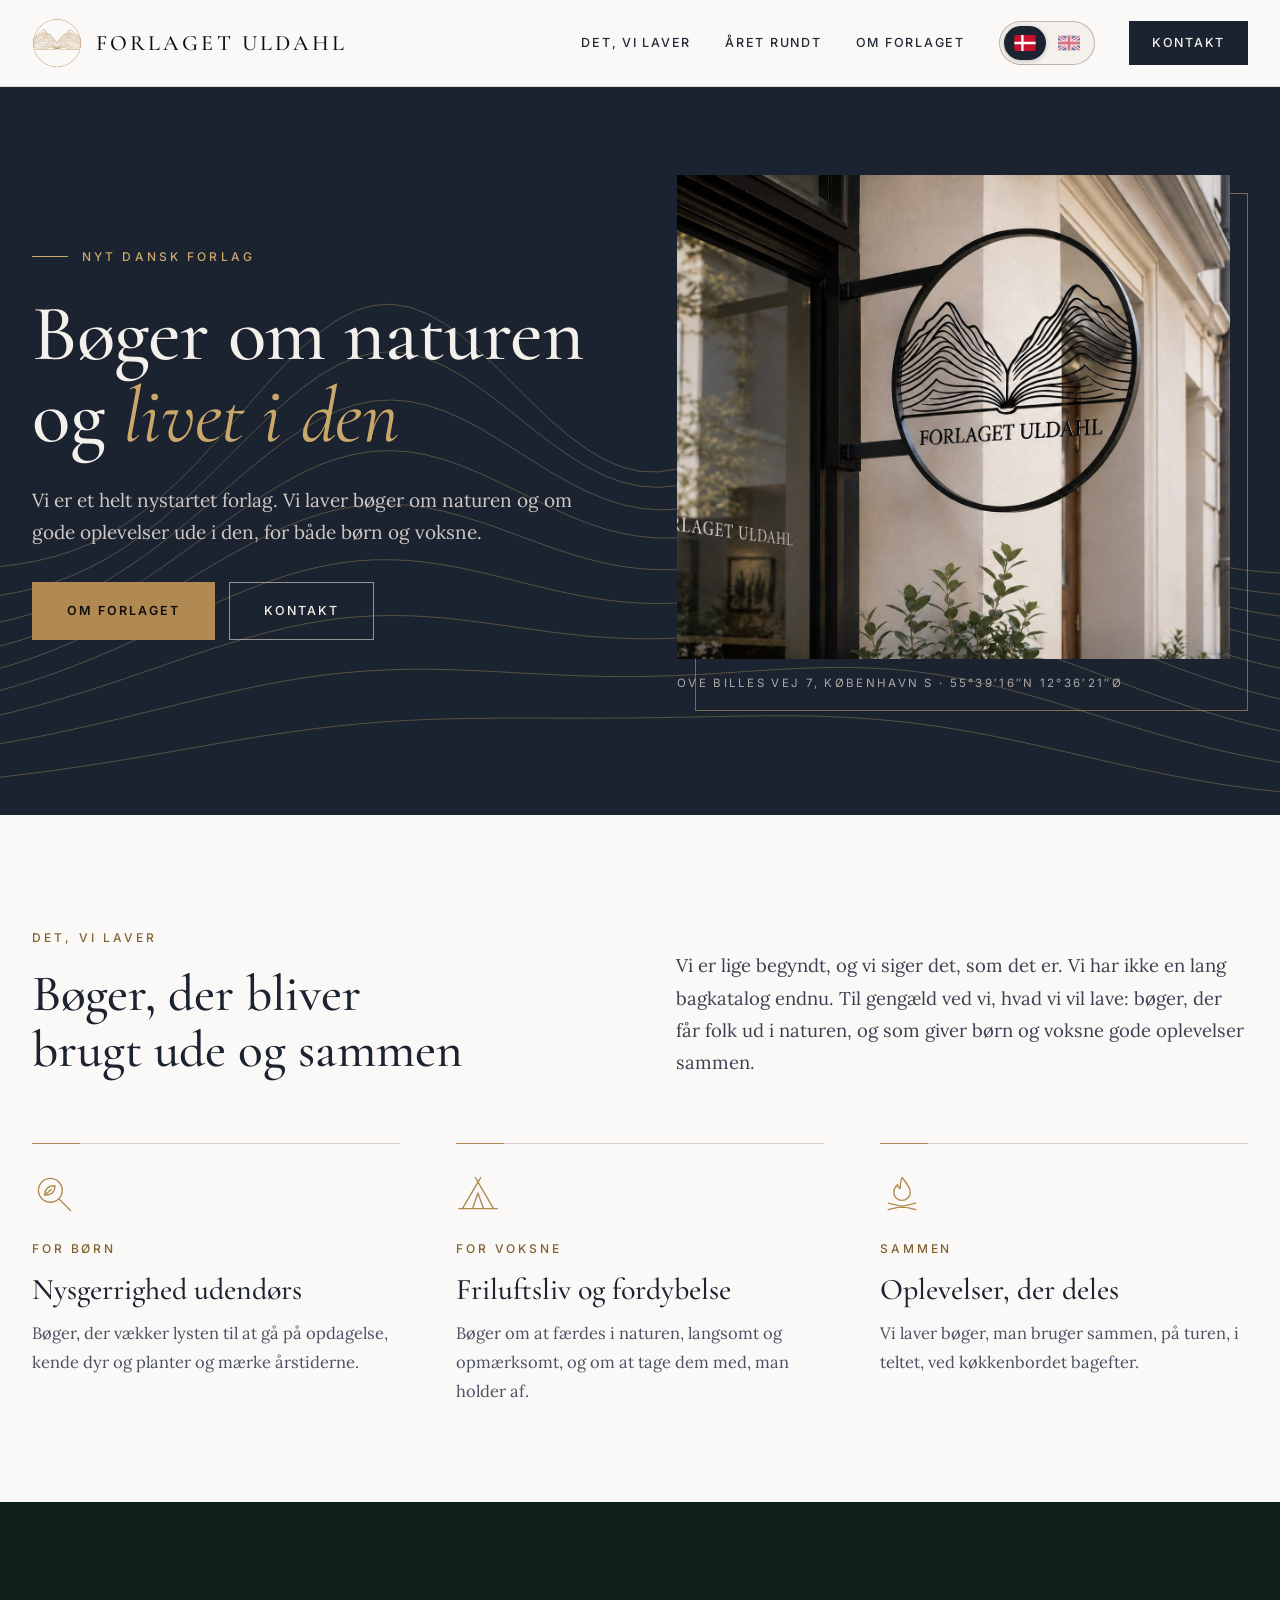
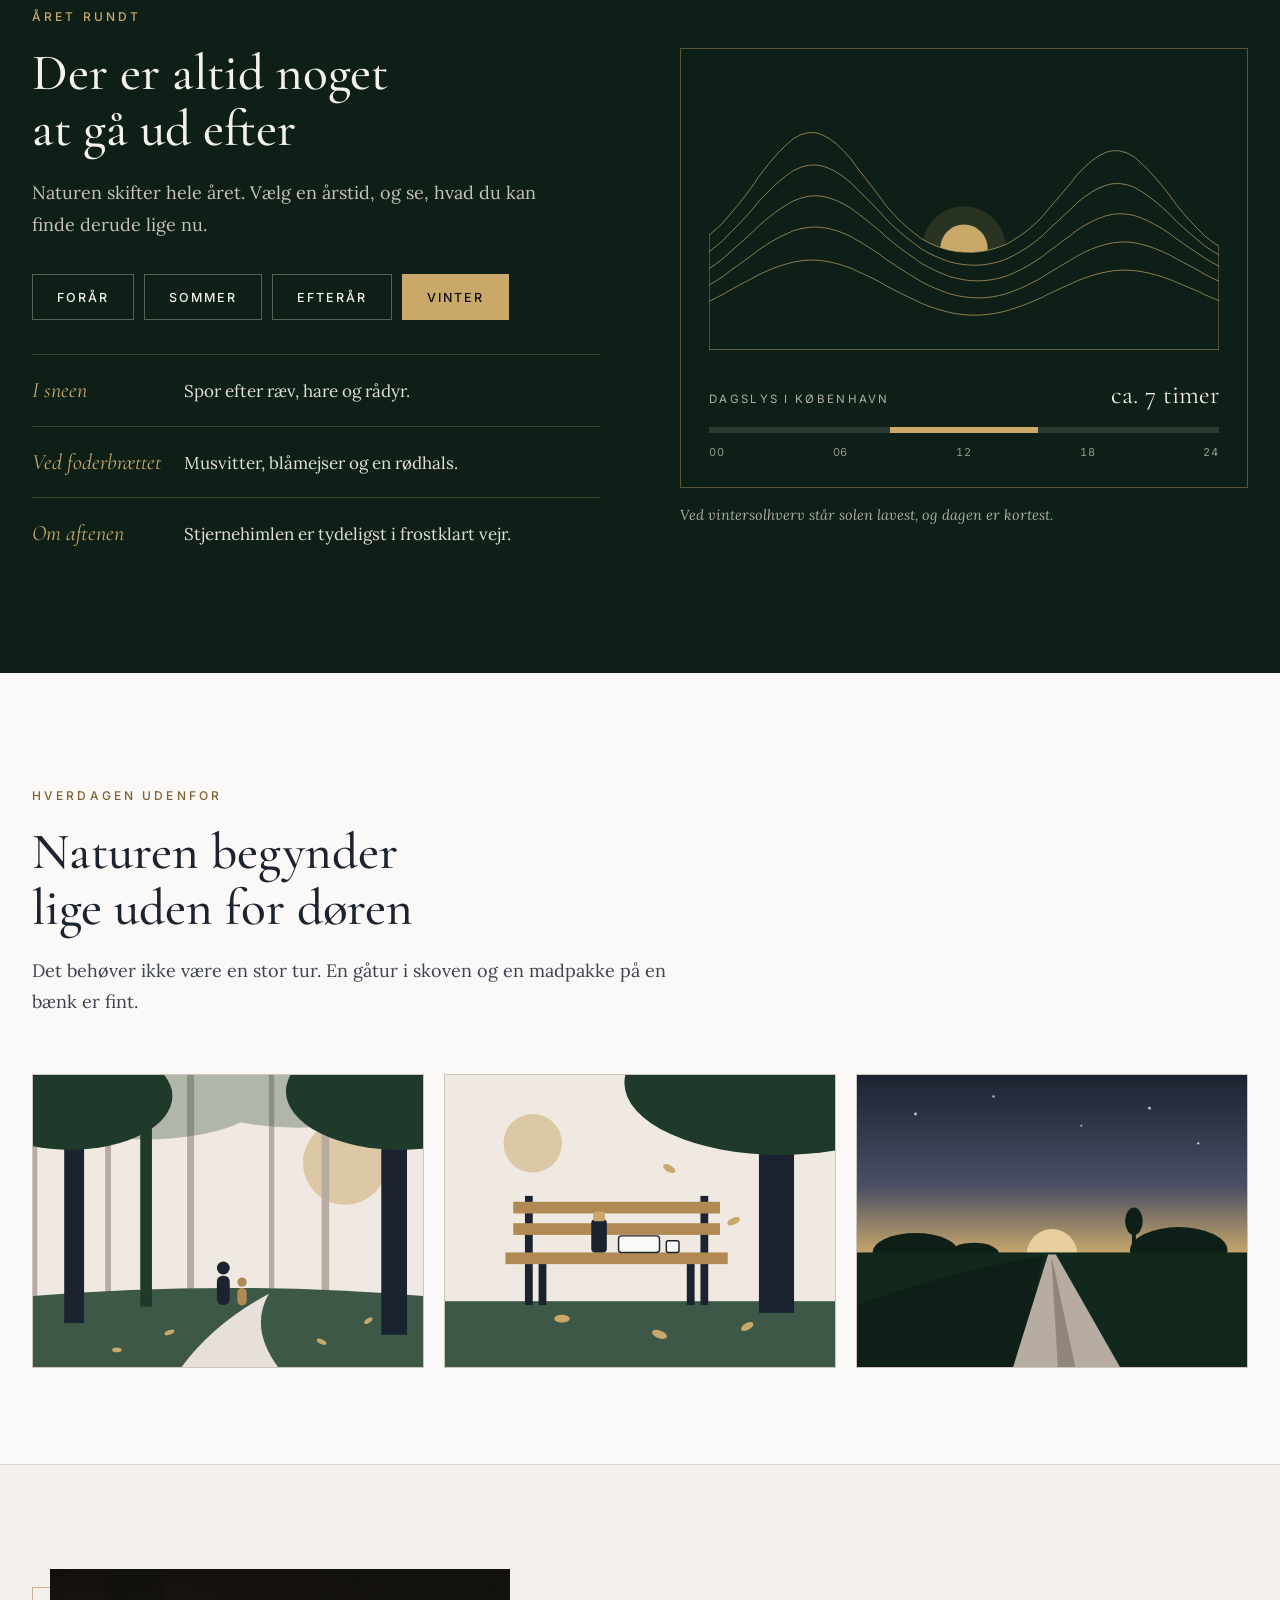
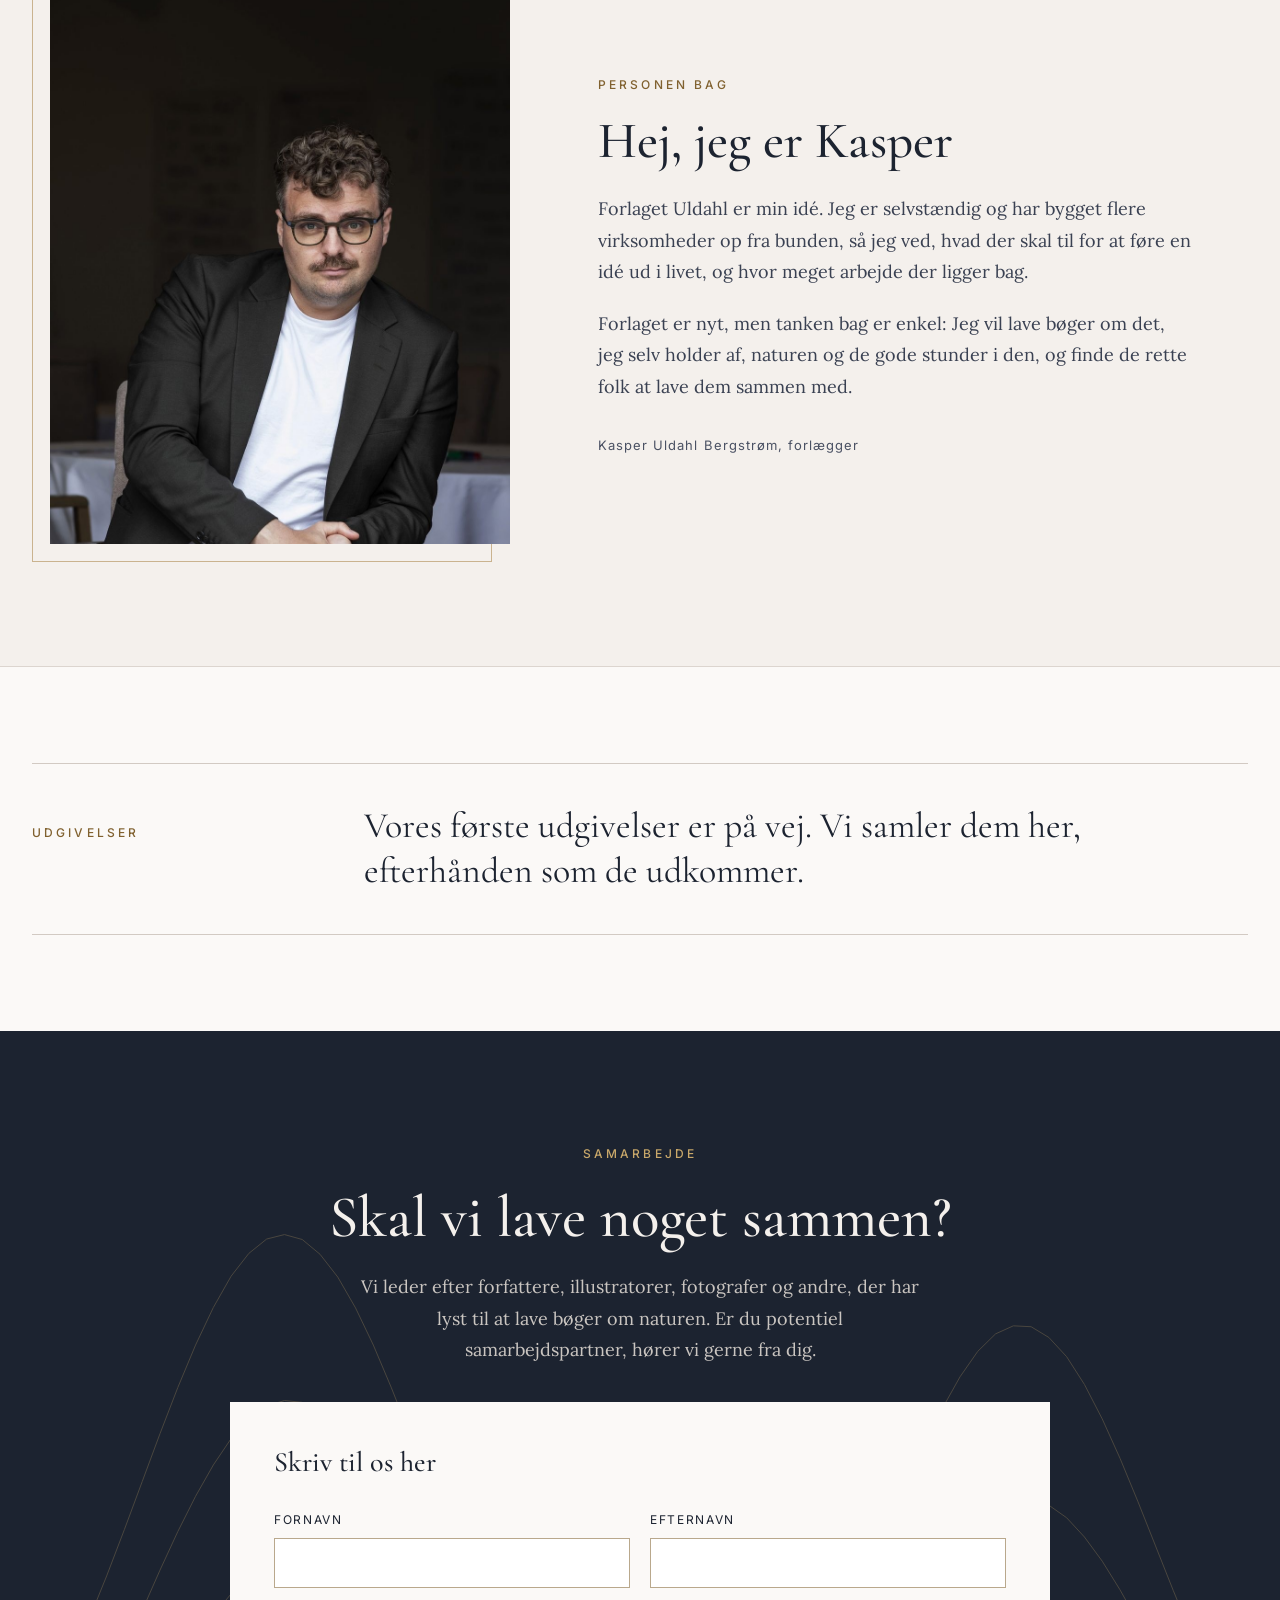
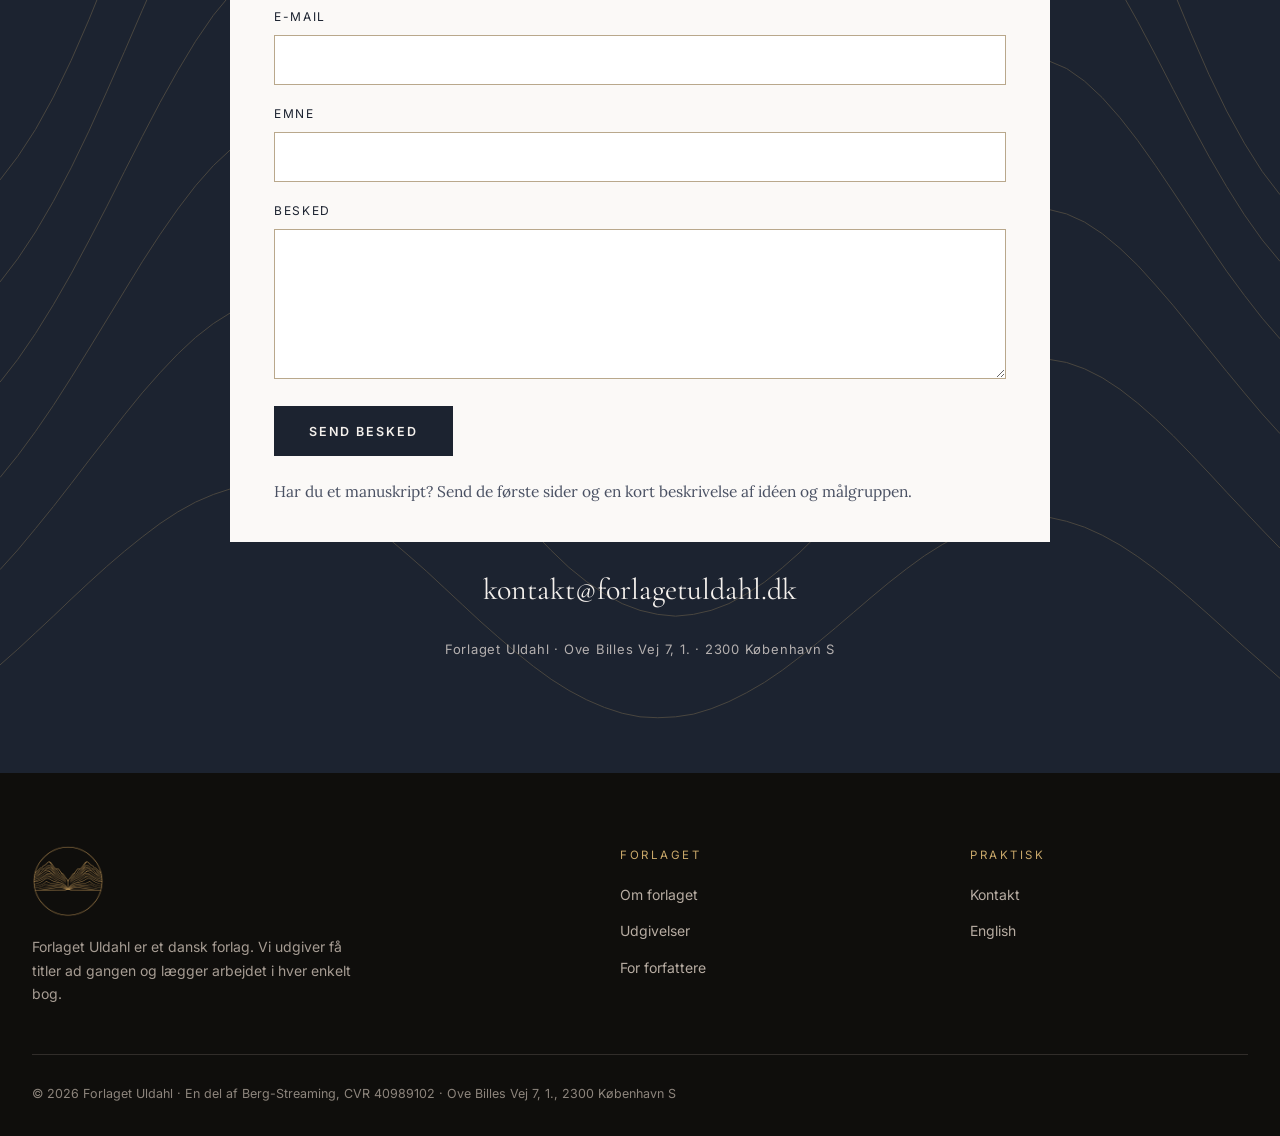
==== commit 565af242: "Små animationer i de tre illustrationer Faldende blade, damp fra koppen på bænken og et stjerneskud " ====
--- a/index.html
+++ b/index.html
@@ -184,7 +184,7 @@
 <g fill="#1F3A2B"><ellipse cx="130" cy="36" rx="175" ry="92"></ellipse><ellipse cx="694" cy="28" rx="195" ry="100"></ellipse></g>
 <circle cx="392" cy="330" r="11" fill="#1C2330"></circle><rect x="381" y="343" width="22" height="50" rx="10" fill="#1C2330"></rect>
 <circle cx="424" cy="354" r="8" fill="#B08A52"></circle><rect x="416" y="364" width="16" height="30" rx="8" fill="#B08A52"></rect>
-<g fill="#C9A86A"><ellipse cx="300" cy="440" rx="9" ry="4" transform="rotate(-20 300 440)"></ellipse><ellipse cx="560" cy="456" rx="9" ry="4" transform="rotate(25 560 456)"></ellipse><ellipse cx="210" cy="470" rx="8" ry="4"></ellipse><ellipse cx="640" cy="420" rx="8" ry="4" transform="rotate(-35 640 420)"></ellipse></g></svg>
+<g fill="#C9A86A"><ellipse cx="300" cy="440" rx="9" ry="4" transform="rotate(-20 300 440)"></ellipse><ellipse cx="560" cy="456" rx="9" ry="4" transform="rotate(25 560 456)"></ellipse><ellipse cx="210" cy="470" rx="8" ry="4"></ellipse><ellipse cx="640" cy="420" rx="8" ry="4" transform="rotate(-35 640 420)"></ellipse></g><g class="blad blad-stor" style="animation-delay: 0s"><ellipse cx="300" cy="110" rx="9" ry="4" fill="#C9A86A"></ellipse></g><g class="blad blad-stor" style="animation-delay: 2.6s"><ellipse cx="520" cy="80" rx="9" ry="4" fill="#C9A86A"></ellipse></g><g class="blad blad-stor" style="animation-delay: 4.8s"><ellipse cx="620" cy="150" rx="9" ry="4" fill="#C9A86A"></ellipse></g><g class="blad blad-stor" style="animation-delay: 6.2s"><ellipse cx="210" cy="60" rx="9" ry="4" fill="#C9A86A"></ellipse></g></svg>
 </div>
 </figure>
 <figure class="plads" style="flex: 1 1 300px; min-width: 0; margin: 0">
@@ -196,17 +196,17 @@
 <g fill="#B08A52"><rect x="70" y="130" width="212" height="12"></rect><rect x="70" y="152" width="212" height="12"></rect><rect x="62" y="182" width="228" height="12"></rect></g>
 <rect x="150" y="148" width="16" height="34" rx="4" fill="#1C2330"></rect><rect x="152" y="140" width="12" height="10" rx="2" fill="#C9A86A"></rect>
 <rect x="178" y="165" width="42" height="17" rx="3" fill="#FBF9F7" stroke="#1C2330" stroke-width="1.5"></rect>
-<g fill="#C9A86A"><ellipse cx="230" cy="96" rx="7" ry="3.5" transform="rotate(30 230 96)"></ellipse><ellipse cx="296" cy="150" rx="7" ry="3.5" transform="rotate(-25 296 150)"></ellipse><ellipse cx="120" cy="250" rx="8" ry="4"></ellipse><ellipse cx="220" cy="266" rx="8" ry="4" transform="rotate(20 220 266)"></ellipse><ellipse cx="310" cy="258" rx="7" ry="3.5" transform="rotate(-30 310 258)"></ellipse></g></svg>
+<g fill="#C9A86A"><ellipse cx="230" cy="96" rx="7" ry="3.5" transform="rotate(30 230 96)"></ellipse><ellipse cx="296" cy="150" rx="7" ry="3.5" transform="rotate(-25 296 150)"></ellipse><ellipse cx="120" cy="250" rx="8" ry="4"></ellipse><ellipse cx="220" cy="266" rx="8" ry="4" transform="rotate(20 220 266)"></ellipse><ellipse cx="310" cy="258" rx="7" ry="3.5" transform="rotate(-30 310 258)"></ellipse></g><rect x="227" y="170" width="13" height="12" rx="2" fill="#FBF9F7" stroke="#1C2330" stroke-width="1.5"></rect><path class="damp" d="M231 166c-3-4 3-6 0-10s3-6 0-9" fill="none" stroke="#8F857B" stroke-width="1.5" stroke-linecap="round"></path><path class="damp" style="animation-delay: 1.8s" d="M237 166c-3-4 3-6 0-10s3-6 0-9" fill="none" stroke="#8F857B" stroke-width="1.5" stroke-linecap="round"></path><g class="blad" style="animation-delay: 0s"><ellipse cx="236" cy="50" rx="7" ry="3.5" fill="#C9A86A"></ellipse></g><g class="blad" style="animation-delay: 3.2s"><ellipse cx="292" cy="84" rx="7" ry="3.5" fill="#C9A86A"></ellipse></g><g class="blad" style="animation-delay: 5.4s"><ellipse cx="200" cy="70" rx="7" ry="3.5" fill="#C9A86A"></ellipse></g></svg>
 </div>
 </figure>
 <figure class="plads" style="flex: 1 1 300px; min-width: 0; margin: 0">
 <div style="aspect-ratio: 4 / 3; overflow: hidden; border: 1px solid rgba(183,172,162,.6); background: #EFE9E1">
 <svg role="img" aria-label="Grusvej i skumringen" viewBox="0 0 400 300" preserveAspectRatio="xMidYMid slice" style="display: block; width: 100%; height: 100%"><defs><linearGradient id="himmel" x1="0" y1="0" x2="0" y2="1"><stop offset="0" stop-color="#1C2330"></stop><stop offset=".62" stop-color="#4A4F66"></stop><stop offset="1" stop-color="#C9A86A"></stop></linearGradient></defs>
 <rect width="400" height="184" fill="url(#himmel)"></rect><circle cx="200" cy="184" r="26" fill="#E6CF9C"></circle>
-<g fill="#F4F0EC" opacity=".75"><circle cx="60" cy="40" r="1.5"></circle><circle cx="140" cy="22" r="1.2"></circle><circle cx="300" cy="34" r="1.5"></circle><circle cx="350" cy="70" r="1.2"></circle><circle cx="230" cy="52" r="1"></circle></g>
+<g class="stjerner" fill="#F4F0EC" opacity=".75"><circle cx="60" cy="40" r="1.5"></circle><circle cx="140" cy="22" r="1.2"></circle><circle cx="300" cy="34" r="1.5"></circle><circle cx="350" cy="70" r="1.2"></circle><circle cx="230" cy="52" r="1"></circle></g>
 <g fill="#0D1F16"><ellipse cx="60" cy="182" rx="44" ry="20"></ellipse><ellipse cx="120" cy="184" rx="26" ry="12"></ellipse><ellipse cx="330" cy="180" rx="50" ry="24"></ellipse><rect x="282" y="150" width="4" height="34"></rect><ellipse cx="284" cy="150" rx="9" ry="14"></ellipse></g>
 <rect y="182" width="400" height="118" fill="#12281C"></rect><path d="M0 300L0 236Q100 200 190 186L170 300Z" fill="#0D1F16"></path>
-<path d="M160 300L196 184H204L270 300Z" fill="#B7ACA2"></path><path d="M206 300L199.500 190H200.500L224 300Z" fill="#8F857B"></path></svg>
+<path d="M160 300L196 184H204L270 300Z" fill="#B7ACA2"></path><path d="M206 300L199.500 190H200.500L224 300Z" fill="#8F857B"></path><path class="skud" d="M318 34l22-9" fill="none" stroke="#F4F0EC" stroke-width="1.5" stroke-linecap="round"></path></svg>
 </div>
 </figure>
 </div>
--- a/assets/css/style.css
+++ b/assets/css/style.css
@@ -32,8 +32,18 @@
 .dagslys{transition:width 1.1s cubic-bezier(.4,0,.2,1)}
 .plads{transition:transform .5s cubic-bezier(.2,.7,.2,1)}
 .plads:hover{transform:translateY(-4px)}
+.blad{transform-box:fill-box;transform-origin:center;animation:fald 8s linear infinite both}
+.blad-stor{animation-name:faldstor}
+@keyframes fald{0%{transform:translate(0,-10px) rotate(0);opacity:0}12%{opacity:1}85%{opacity:1}100%{transform:translate(-26px,190px) rotate(220deg);opacity:0}}
+@keyframes faldstor{0%{transform:translate(0,-20px) rotate(0);opacity:0}12%{opacity:1}85%{opacity:1}100%{transform:translate(-50px,330px) rotate(220deg);opacity:0}}
+.damp{opacity:0;animation:damp 3.6s ease-in-out infinite}
+@keyframes damp{0%{opacity:0;transform:translateY(4px)}35%{opacity:.85}100%{opacity:0;transform:translateY(-14px)}}
+.skud{opacity:0;animation:skud 9s ease-in infinite}
+@keyframes skud{0%,62%{opacity:0;transform:translate(0,0)}66%{opacity:1}80%,100%{opacity:0;transform:translate(-130px,53px)}}
+.stjerner circle{animation:blink 3.4s ease-in-out infinite alternate}.stjerner circle:nth-child(2){animation-delay:1.1s}.stjerner circle:nth-child(3){animation-delay:2s}.stjerner circle:nth-child(4){animation-delay:.6s}.stjerner circle:nth-child(5){animation-delay:2.6s}
+@keyframes blink{from{opacity:.35}to{opacity:1}}
 :focus-visible{outline:2px solid #B08A52;outline-offset:3px}
-@media (prefers-reduced-motion:reduce){.kurve,.zoom,.ind,.ind2,.ind3{animation:none}.sol,.dagslys,.spalte,.spalte .ikon,.plads,.ramme img{transition:none}}
+@media (prefers-reduced-motion:reduce){.kurve,.zoom,.ind,.ind2,.ind3,.blad,.damp,.skud,.stjerner circle{animation:none}.sol,.dagslys,.spalte,.spalte .ikon,.plads,.ramme img{transition:none}}
 
 html{scroll-behavior:smooth;-webkit-text-size-adjust:100%}
 img{max-width:100%}
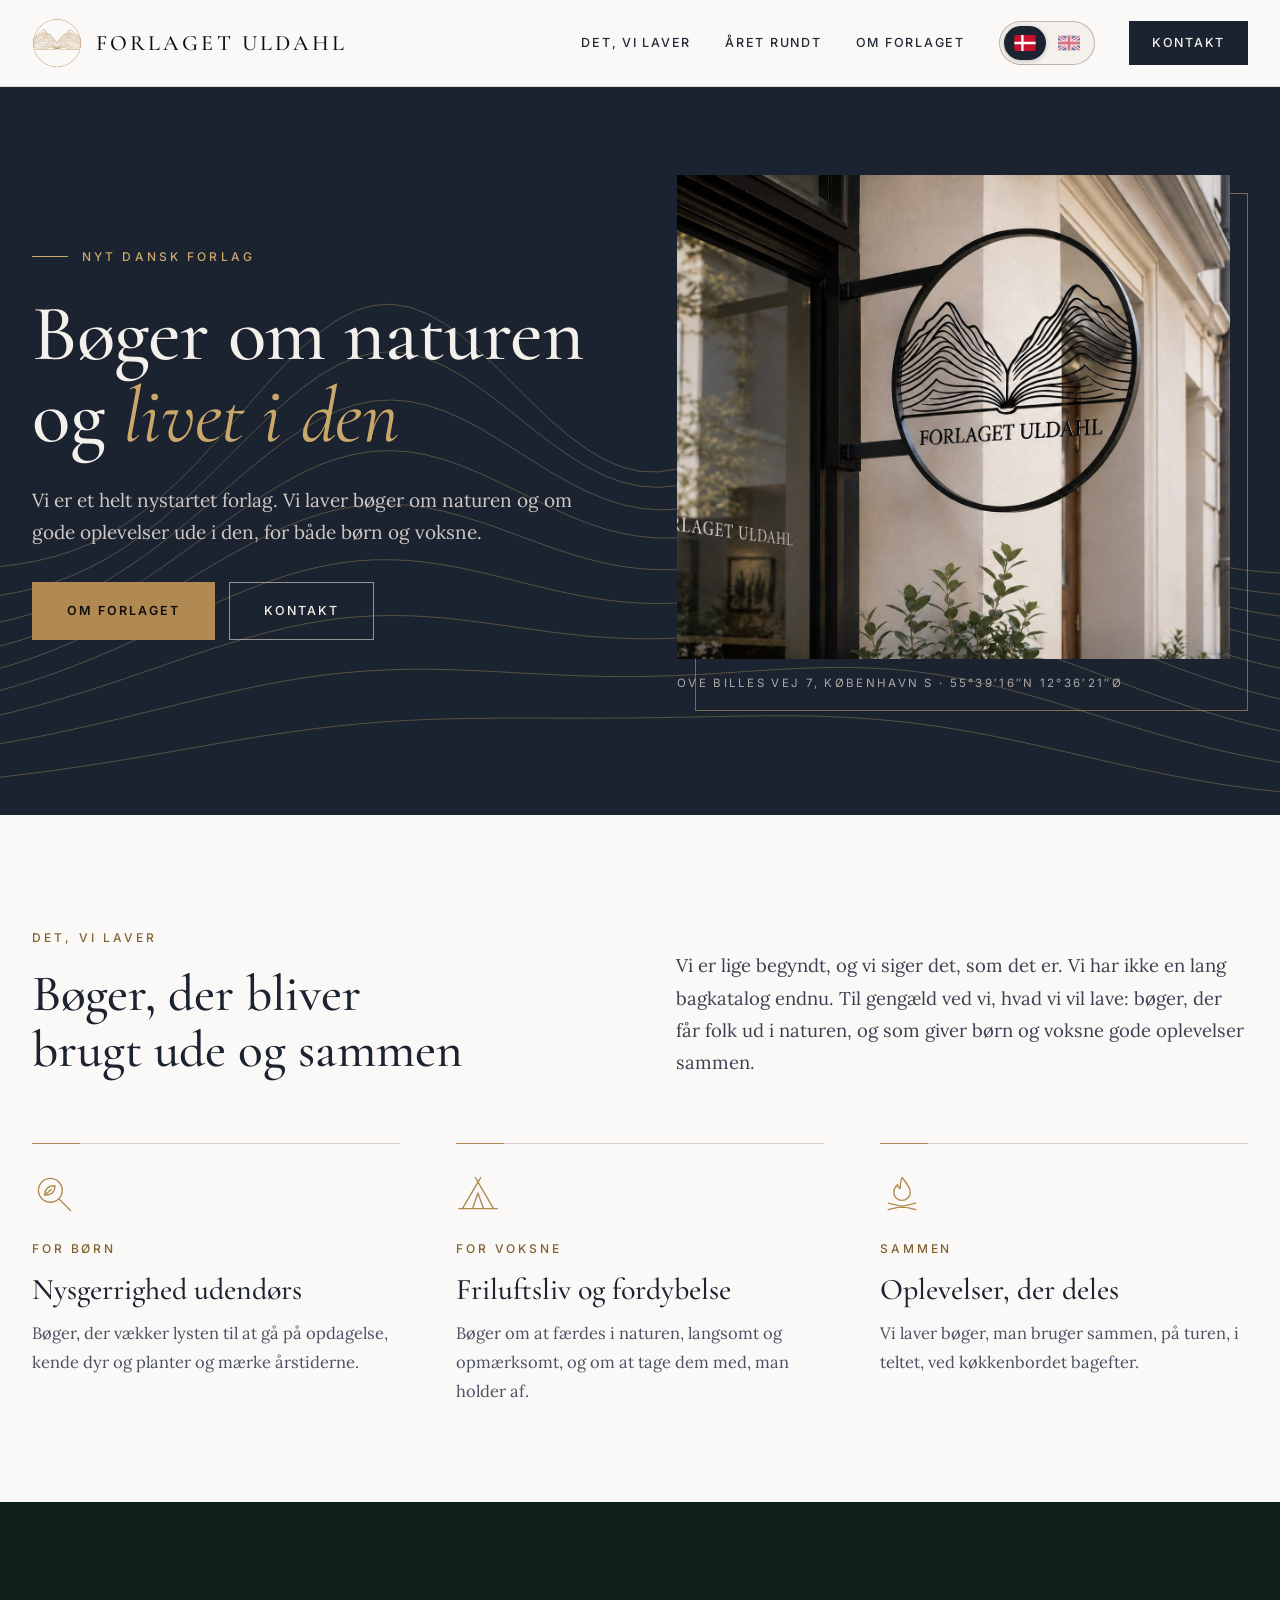
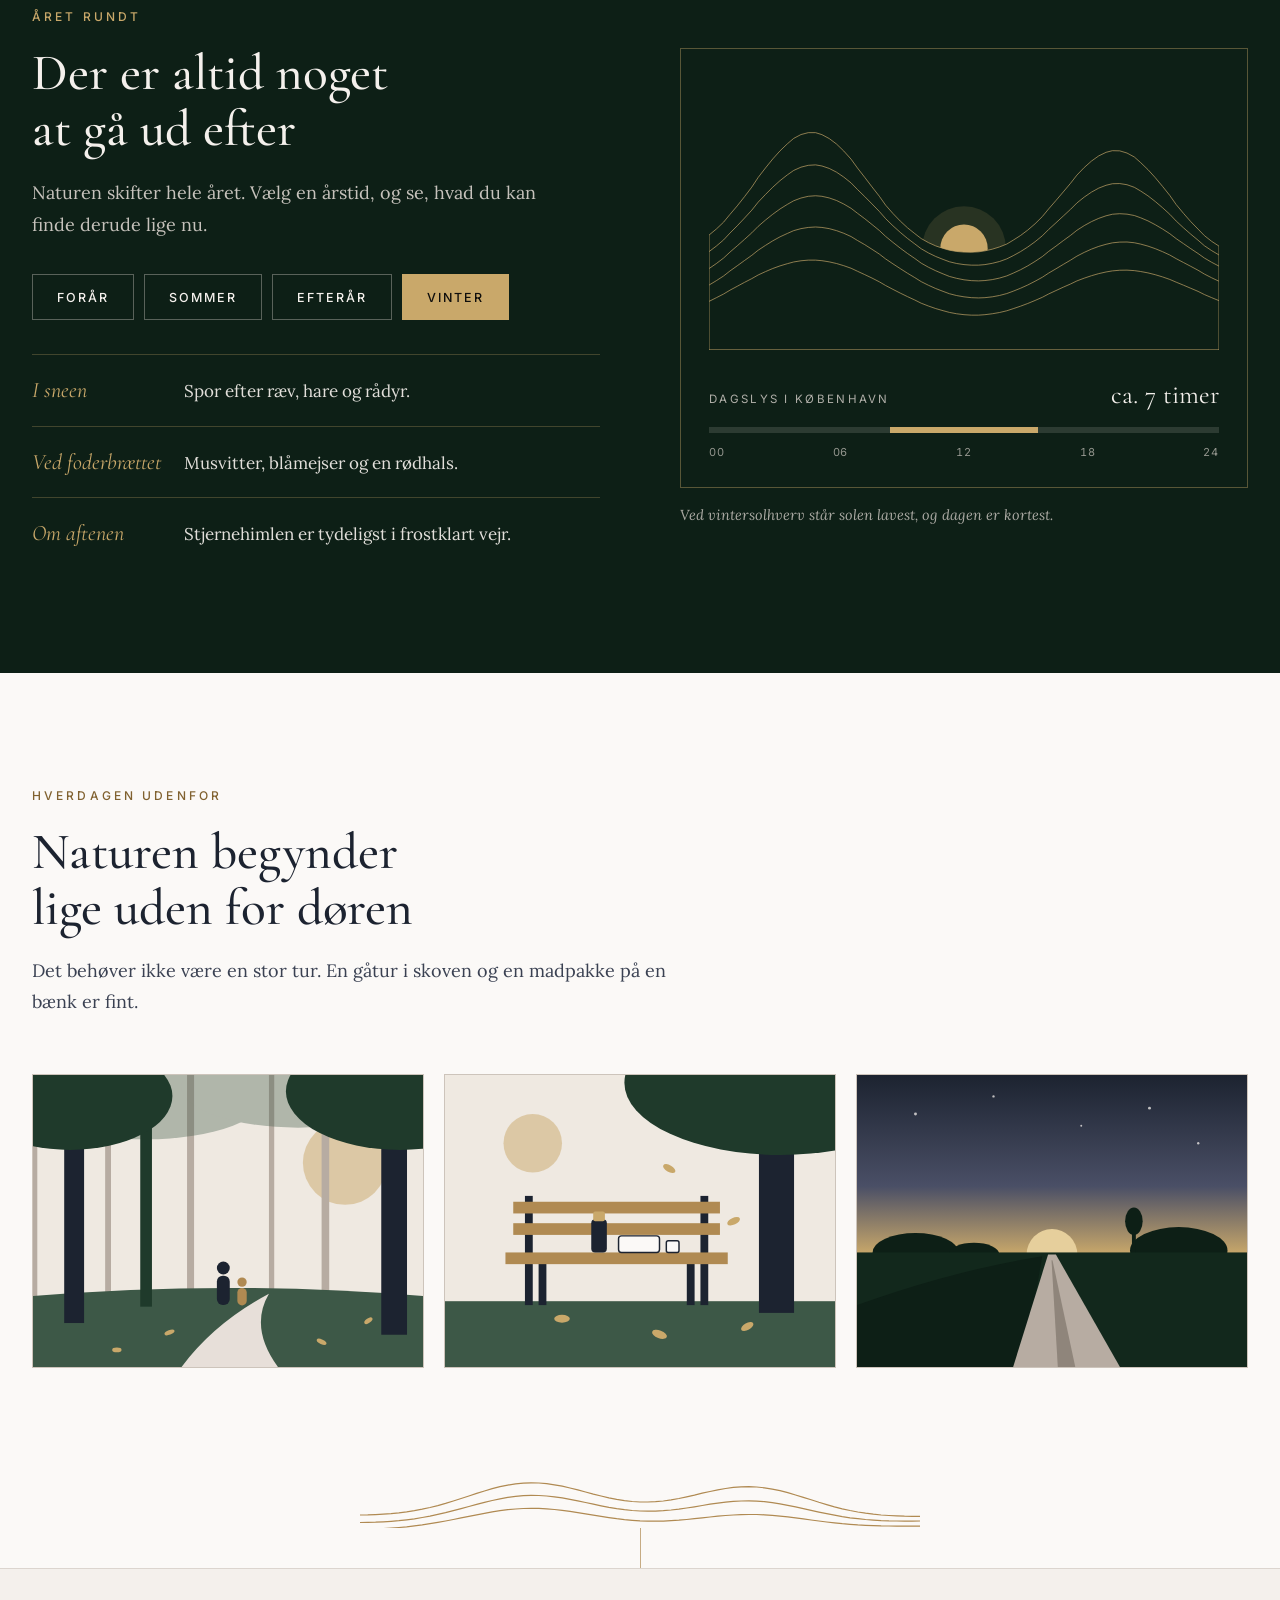
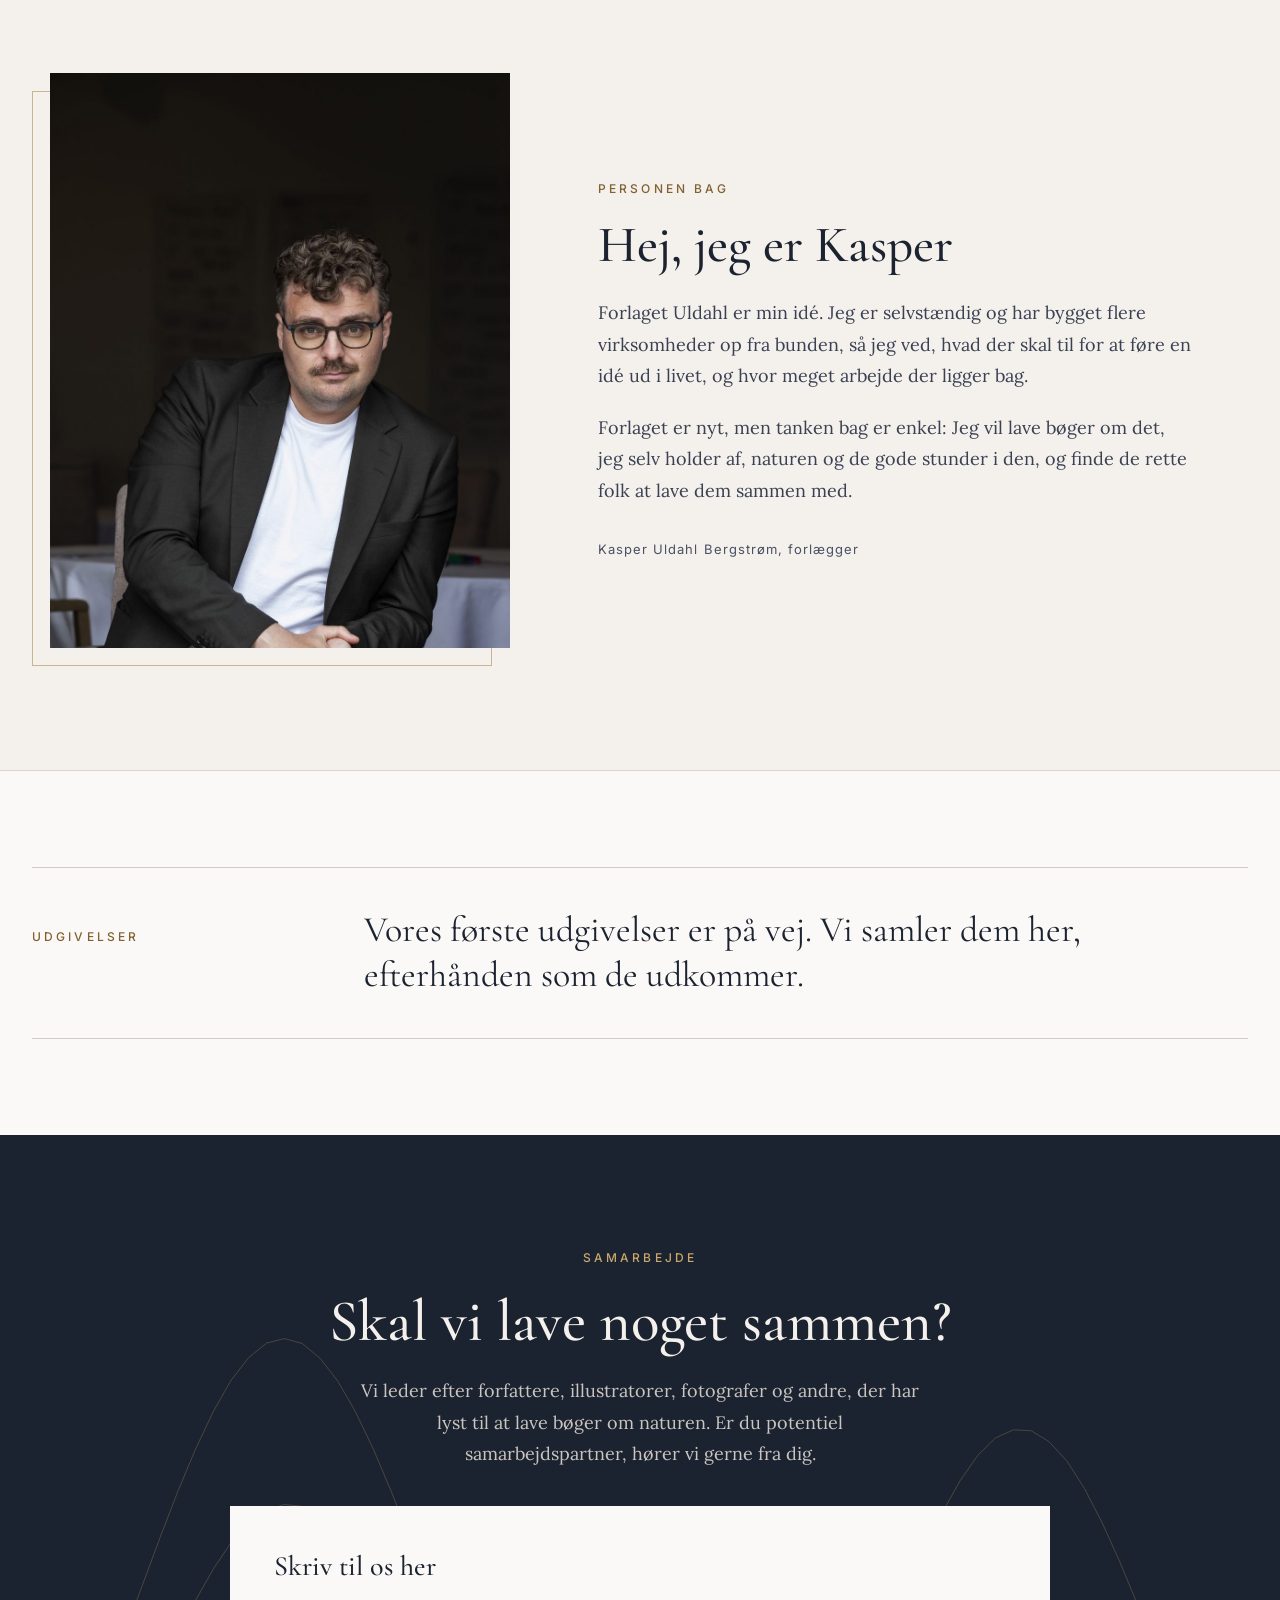
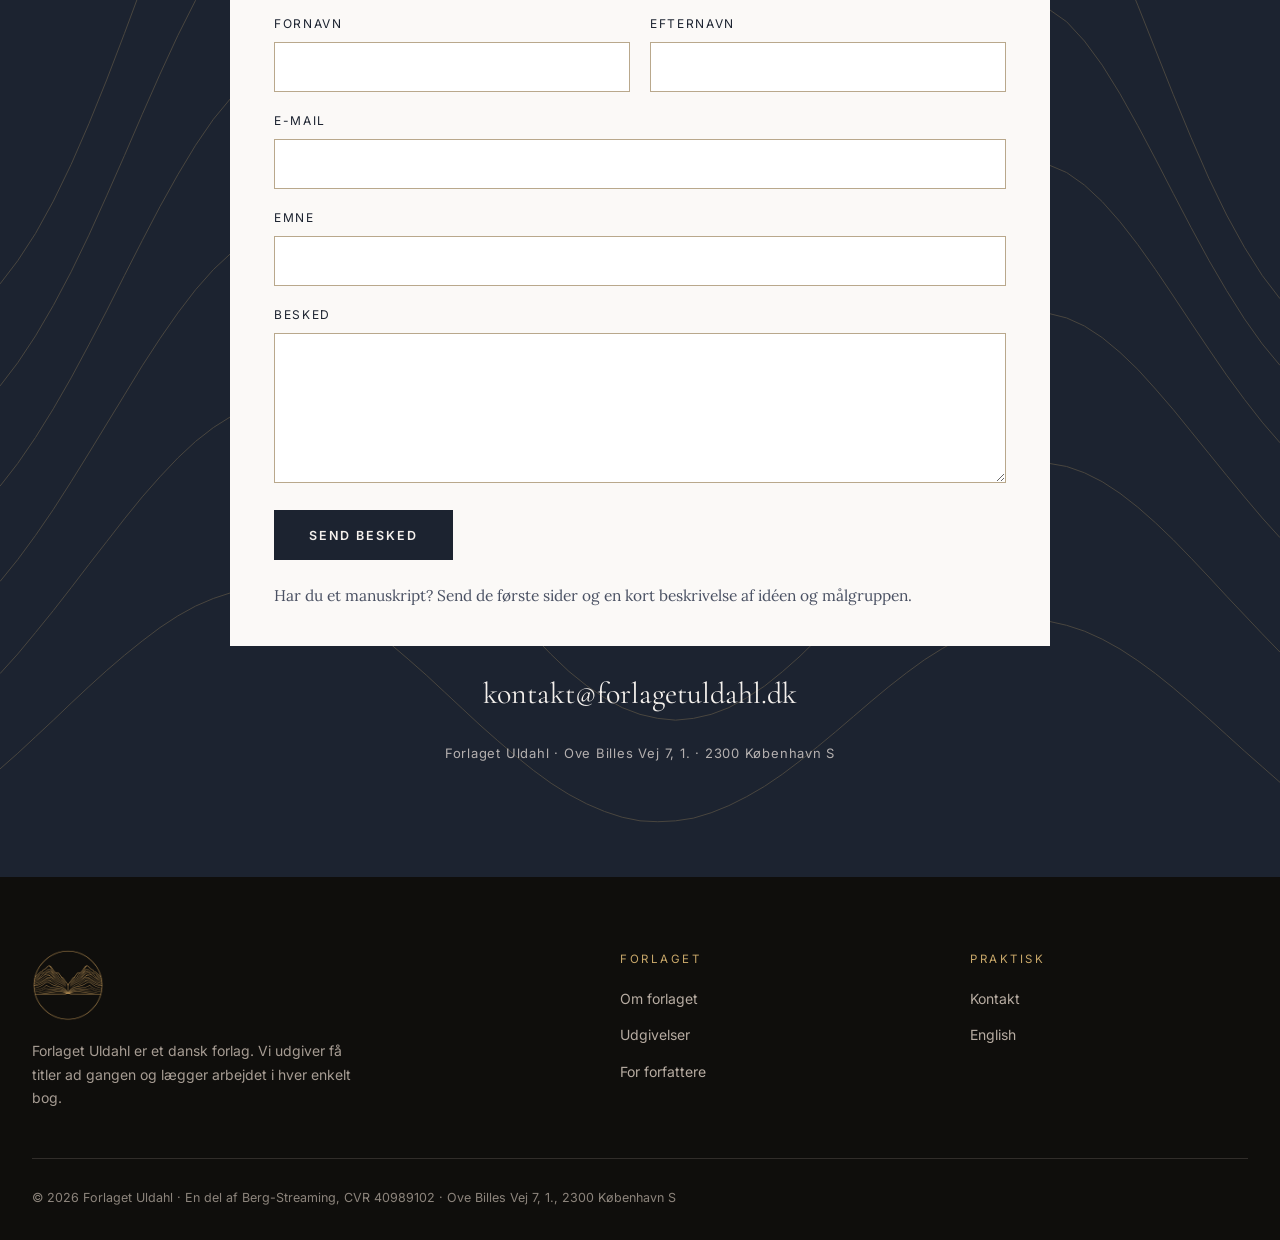
==== commit 009d6c1e: "Skillelinje før afsnittet om Kasper og hyppigere stjerneskud Co-Authored-By: Claude Fable 5.2 <norep" ====
--- a/index.html
+++ b/index.html
@@ -212,6 +212,11 @@
 </div>
 </section>
 
+<div aria-hidden="true" style="background: #FBF9F7; display: flex; flex-direction: column; align-items: center; gap: 0; padding: 0 32px">
+<svg viewBox="0 0 1440 64" preserveAspectRatio="none" style="display: block; width: min(100%, 560px); height: 64px"><g fill="none" stroke="#B08A52" stroke-width="1.2"><path d="M0 51.0 L20 50.9 L40 50.6 L60 50.2 L80 49.7 L100 48.9 L120 47.9 L140 46.7 L160 45.2 L180 43.5 L200 41.6 L220 39.4 L240 37.0 L260 34.5 L280 32.0 L300 29.4 L320 27.0 L340 24.7 L360 22.7 L380 21.1 L400 19.8 L420 19.1 L440 18.8 L460 19.0 L480 19.7 L500 20.8 L520 22.2 L540 24.0 L560 25.9 L580 28.0 L600 30.1 L620 32.0 L640 33.8 L660 35.4 L680 36.6 L700 37.5 L720 38.0 L740 38.0 L760 37.7 L780 37.0 L800 35.9 L820 34.5 L840 32.8 L860 31.1 L880 29.2 L900 27.5 L920 25.8 L940 24.5 L960 23.4 L980 22.8 L1000 22.7 L1020 23.0 L1040 23.8 L1060 25.1 L1080 26.7 L1100 28.7 L1120 31.0 L1140 33.4 L1160 35.8 L1180 38.3 L1200 40.6 L1220 42.8 L1240 44.8 L1260 46.5 L1280 48.0 L1300 49.2 L1320 50.2 L1340 51.0 L1360 51.5 L1380 51.9 L1400 52.2 L1420 52.3 L1440 52.3"></path><path d="M0 58.5 L20 58.4 L40 58.2 L60 57.8 L80 57.3 L100 56.7 L120 55.8 L140 54.8 L160 53.5 L180 52.1 L200 50.4 L220 48.6 L240 46.6 L260 44.6 L280 42.5 L300 40.3 L320 38.3 L340 36.5 L360 34.8 L380 33.4 L400 32.4 L420 31.7 L440 31.4 L460 31.5 L480 32.0 L500 32.8 L520 33.9 L540 35.3 L560 36.9 L580 38.5 L600 40.2 L620 41.8 L640 43.3 L660 44.6 L680 45.7 L700 46.5 L720 47.0 L740 47.2 L760 47.1 L780 46.7 L800 46.0 L820 45.1 L840 44.0 L860 42.8 L880 41.5 L900 40.2 L920 39.1 L940 38.1 L960 37.4 L980 37.0 L1000 36.8 L1020 37.1 L1040 37.7 L1060 38.6 L1080 39.8 L1100 41.3 L1120 42.9 L1140 44.6 L1160 46.4 L1180 48.1 L1200 49.7 L1220 51.2 L1240 52.6 L1260 53.8 L1280 54.7 L1300 55.5 L1320 56.1 L1340 56.6 L1360 56.9 L1380 57.0 L1400 57.1 L1420 57.1 L1440 57.0"></path><path d="M0 65.4 L20 65.3 L40 65.0 L60 64.6 L80 64.1 L100 63.5 L120 62.8 L140 61.9 L160 60.9 L180 59.7 L200 58.4 L220 57.0 L240 55.5 L260 53.9 L280 52.3 L300 50.8 L320 49.3 L340 47.9 L360 46.7 L380 45.7 L400 45.0 L420 44.5 L440 44.3 L460 44.4 L480 44.8 L500 45.5 L520 46.4 L540 47.4 L560 48.6 L580 49.9 L600 51.2 L620 52.4 L640 53.6 L660 54.7 L680 55.6 L700 56.3 L720 56.9 L740 57.2 L760 57.2 L780 57.1 L800 56.7 L820 56.2 L840 55.5 L860 54.7 L880 53.9 L900 53.0 L920 52.2 L940 51.5 L960 51.0 L980 50.6 L1000 50.5 L1020 50.5 L1040 50.8 L1060 51.4 L1080 52.1 L1100 52.9 L1120 53.9 L1140 54.9 L1160 56.0 L1180 57.0 L1200 58.0 L1220 58.9 L1240 59.7 L1260 60.3 L1280 60.9 L1300 61.3 L1320 61.6 L1340 61.9 L1360 62.0 L1380 62.1 L1400 62.1 L1420 62.1 L1440 62.1"></path></g></svg>
+<span style="display: block; width: 1px; height: 40px; background: #B08A52; opacity: .7"></span>
+</div>
+
 <section id="personen-bag" style="background: #F4F0EC; border-top: 1px solid rgba(183,172,162,.4); border-bottom: 1px solid rgba(183,172,162,.4)">
 <div style="max-width: 1240px; margin: 0 auto; padding: 104px 32px; display: flex; flex-wrap: wrap; gap: 56px 88px; align-items: center">
 <div class="ramme" style="flex: 1 1 340px; min-width: 0; max-width: 460px; position: relative; padding: 0 0 18px 18px">
--- a/assets/css/style.css
+++ b/assets/css/style.css
@@ -38,8 +38,8 @@
 @keyframes faldstor{0%{transform:translate(0,-20px) rotate(0);opacity:0}12%{opacity:1}85%{opacity:1}100%{transform:translate(-50px,330px) rotate(220deg);opacity:0}}
 .damp{opacity:0;animation:damp 3.6s ease-in-out infinite}
 @keyframes damp{0%{opacity:0;transform:translateY(4px)}35%{opacity:.85}100%{opacity:0;transform:translateY(-14px)}}
-.skud{opacity:0;animation:skud 9s ease-in infinite}
-@keyframes skud{0%,62%{opacity:0;transform:translate(0,0)}66%{opacity:1}80%,100%{opacity:0;transform:translate(-130px,53px)}}
+.skud{opacity:0;animation:skud 5s ease-in infinite}
+@keyframes skud{0%,42%{opacity:0;transform:translate(0,0)}48%{opacity:1}70%,100%{opacity:0;transform:translate(-130px,53px)}}
 .stjerner circle{animation:blink 3.4s ease-in-out infinite alternate}.stjerner circle:nth-child(2){animation-delay:1.1s}.stjerner circle:nth-child(3){animation-delay:2s}.stjerner circle:nth-child(4){animation-delay:.6s}.stjerner circle:nth-child(5){animation-delay:2.6s}
 @keyframes blink{from{opacity:.35}to{opacity:1}}
 :focus-visible{outline:2px solid #B08A52;outline-offset:3px}
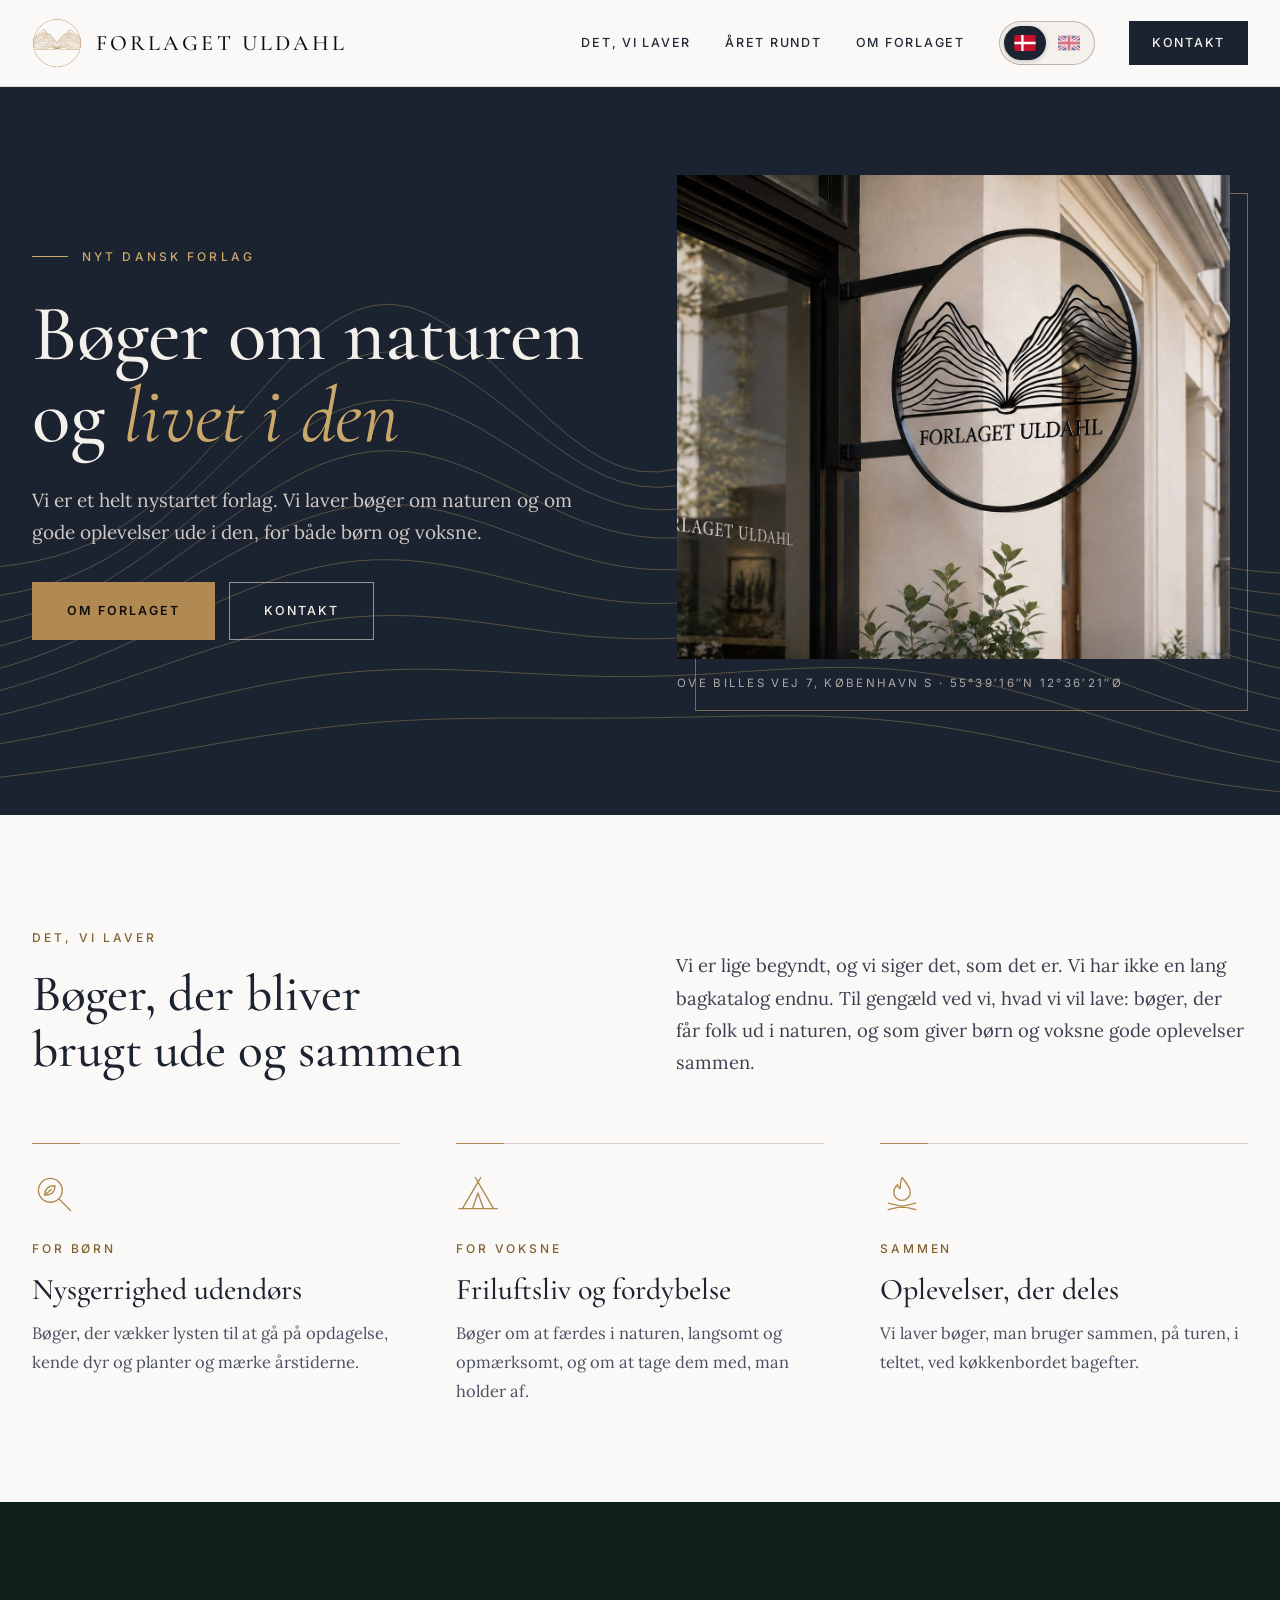
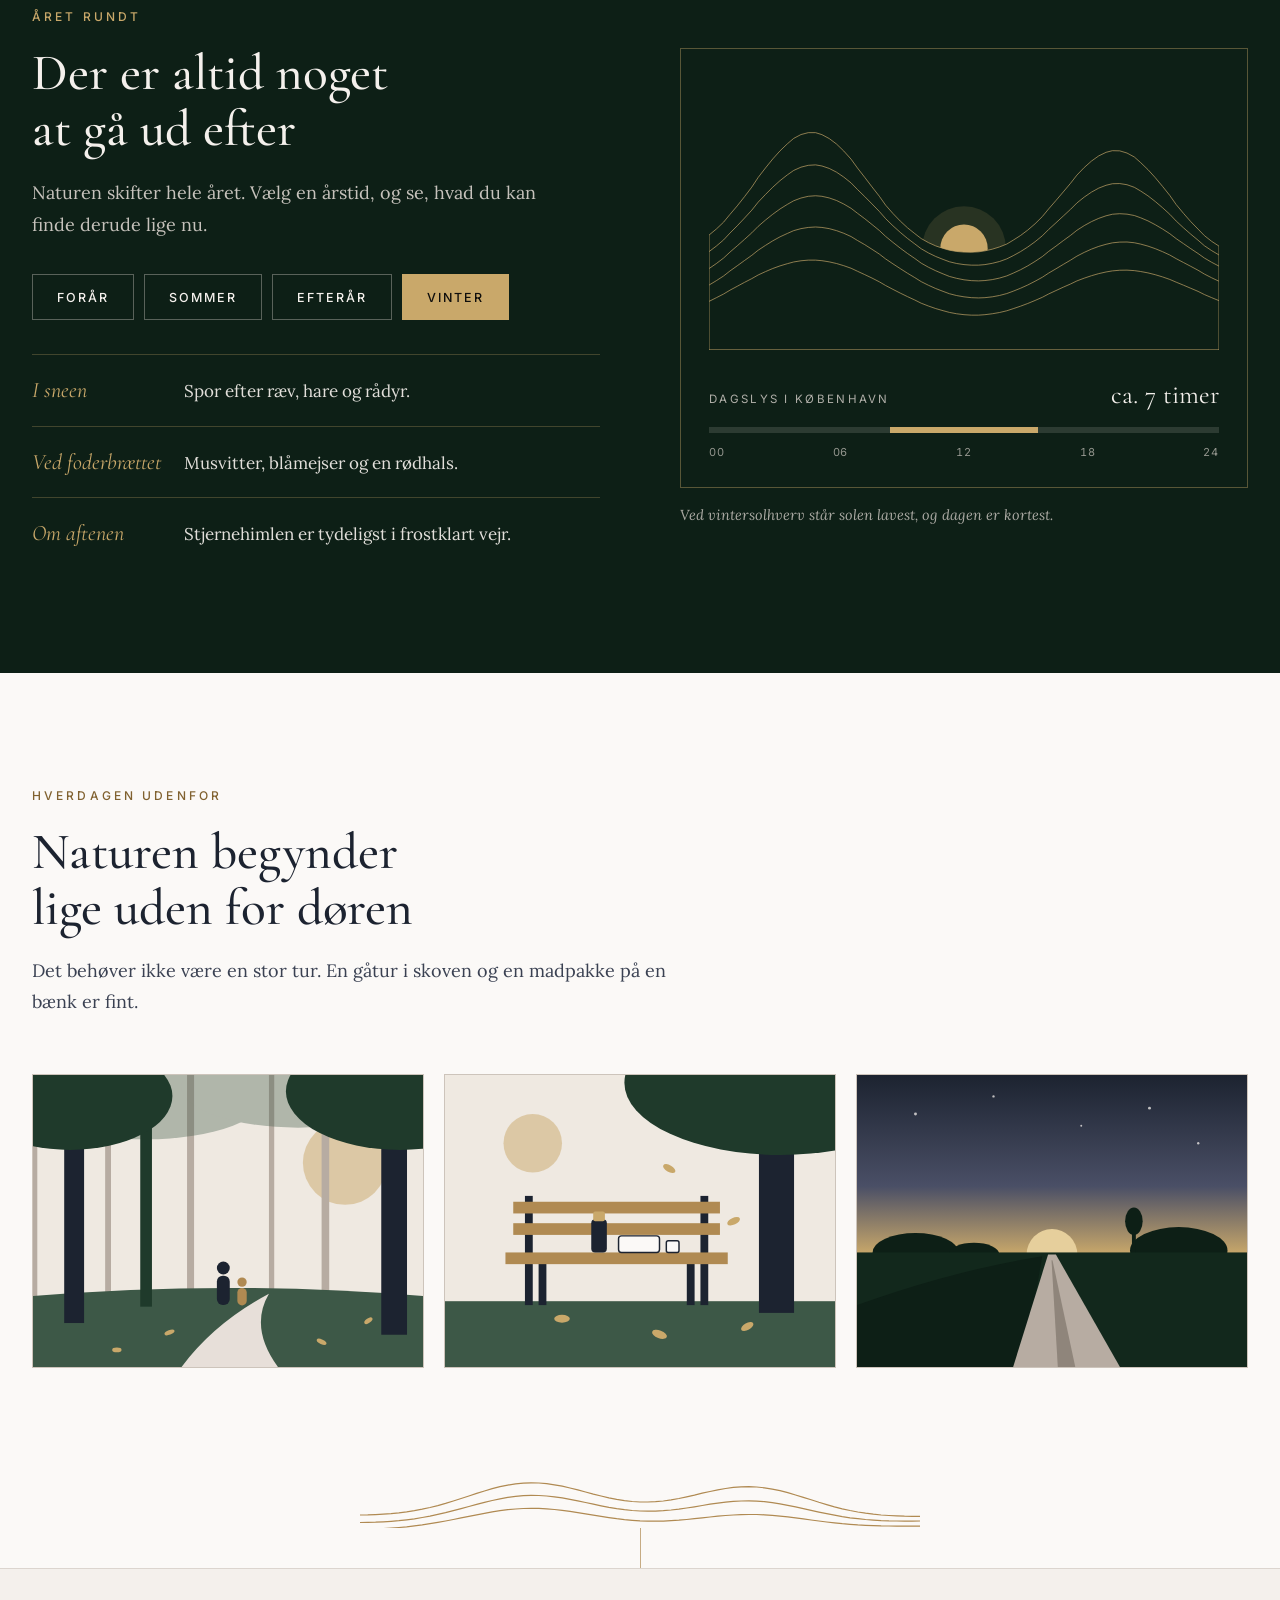
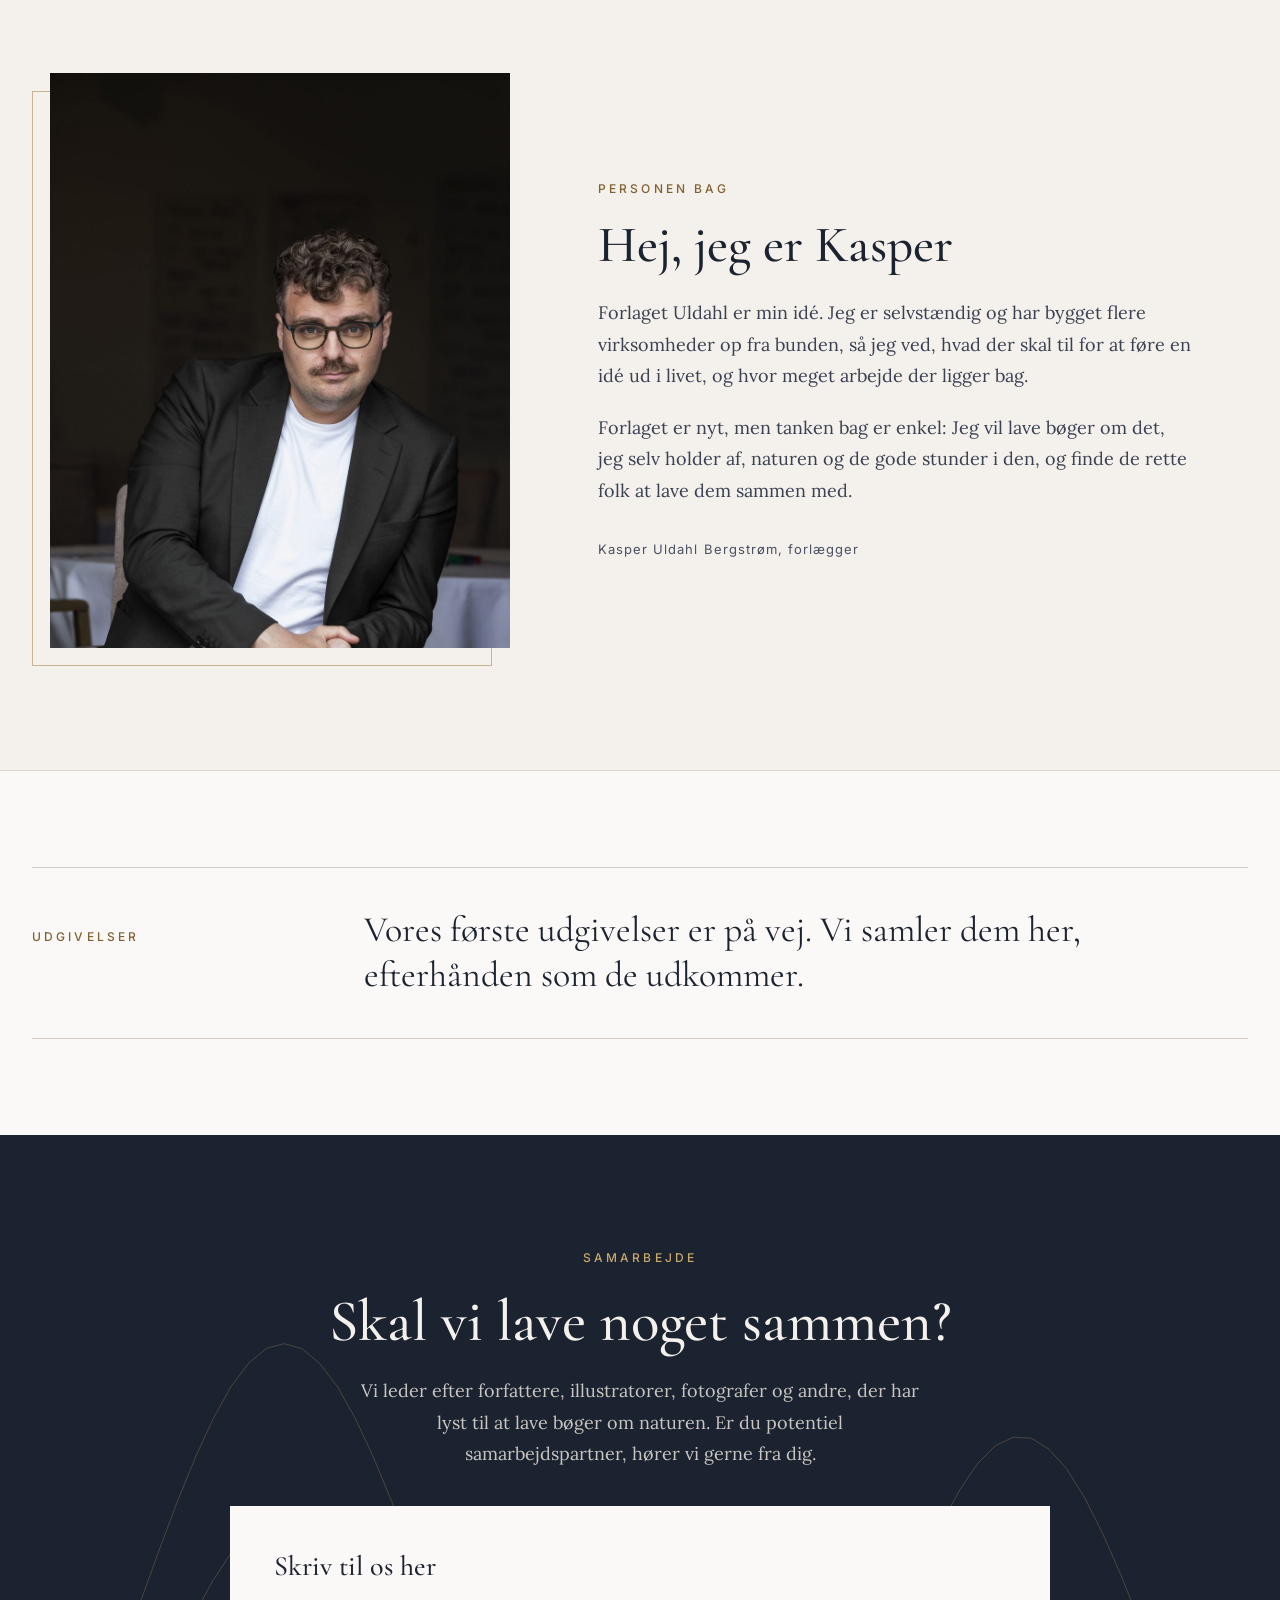
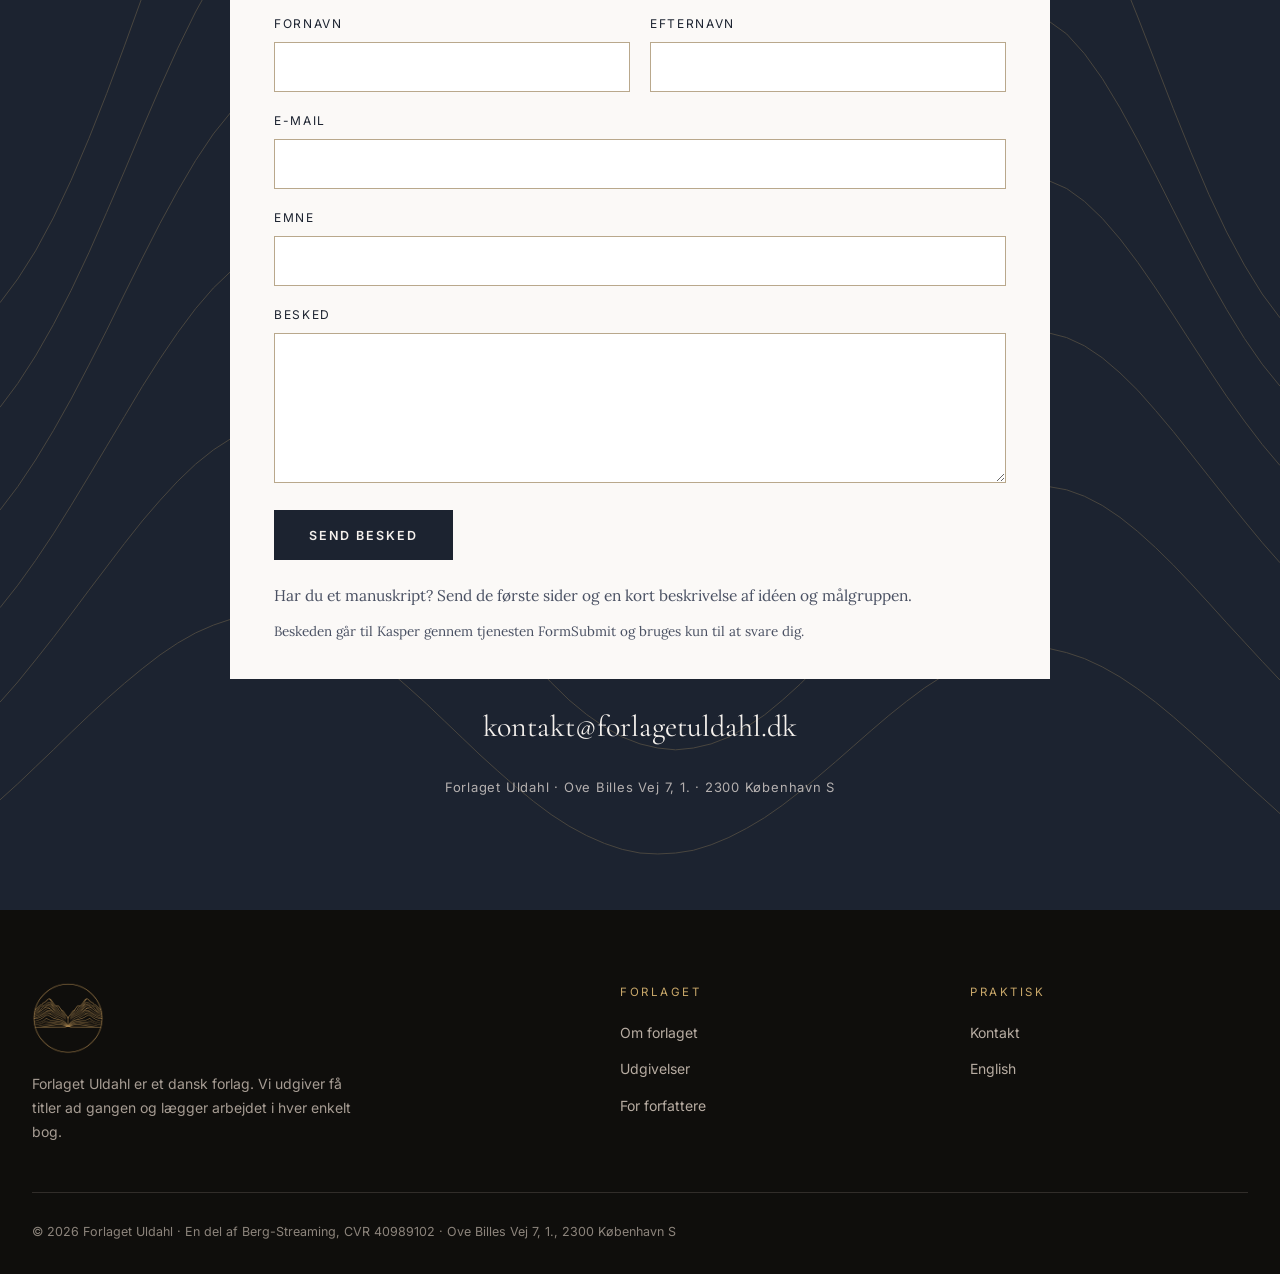
==== commit 08093509: "Kontaktformular med FormSubmit, som på de andre sider Co-Authored-By: Claude Fable 5.2 <noreply@anth" ====
--- a/index.html
+++ b/index.html
@@ -257,7 +257,12 @@
 <p style="margin: 0; font-family: 'Inter', sans-serif; font-size: 12px; letter-spacing: .26em; text-transform: uppercase; color: #C9A86A; font-weight: 500">Samarbejde</p>
 <h2 style="margin: 0; font-family: 'Cormorant Garamond', Georgia, serif; font-weight: 500; font-size: clamp(38px, 4.6vw, 60px); line-height: 1.08; color: #F4F0EC; text-wrap: balance">Skal vi lave noget sammen?</h2>
 <p style="margin: 0; max-width: 52ch; font-size: 18px; color: rgba(231,223,217,.86)">Vi leder efter forfattere, illustratorer, fotografer og andre, der har lyst til at lave bøger om naturen. Er du potentiel samarbejdspartner, hører vi gerne fra dig.</p>
-<form class="kform" novalidate data-tak="Tak for din besked. Vi vender tilbage, så snart vi kan." data-fejl="Beskeden blev ikke sendt. Skriv i stedet til kontakt@forlagetuldahl.dk." data-mangler="Udfyld fornavn, en gyldig e-mail og en besked.">
+<form class="kform" id="kontaktformular" action="https://formsubmit.co/kasper@ai-workshop.dk" method="POST">
+<input type="hidden" name="_subject" value="Ny besked fra forlagetuldahl.dk">
+<input type="hidden" name="_next" value="https://forlagetuldahl.dk/?tak=1#kontakt">
+<input type="hidden" name="_template" value="table">
+<input type="hidden" name="_captcha" value="false">
+<input type="text" name="_honey" class="honning" tabindex="-1" autocomplete="off" aria-hidden="true">
 <h3>Skriv til os her</h3>
 <div class="raekke">
 <div class="felt"><label for="f-fornavn">Fornavn</label><input type="text" id="f-fornavn" name="fornavn" autocomplete="given-name" required></div>
@@ -266,10 +271,10 @@
 <div class="felt"><label for="f-email">E-mail</label><input type="email" id="f-email" name="email" autocomplete="email" required></div>
 <div class="felt"><label for="f-emne">Emne</label><input type="text" id="f-emne" name="emne"></div>
 <div class="felt"><label for="f-besked">Besked</label><textarea id="f-besked" name="besked" required></textarea></div>
-<div class="honning" aria-hidden="true"><label for="f-web">Website</label><input type="text" id="f-web" name="website" tabindex="-1" autocomplete="off"></div>
 <button type="submit">Send besked</button>
-<p class="status" role="status" hidden></p>
+<p class="status" id="kform-tak" role="status" hidden>Tak for din besked. Vi vender tilbage, så snart vi kan.</p>
 <p class="man">Har du et manuskript? Send de første sider og en kort beskrivelse af idéen og målgruppen.</p>
+<p class="man" style="margin-top: 10px; font-size: 13.5px">Beskeden går til Kasper gennem tjenesten FormSubmit og bruges kun til at svare dig.</p>
 </form>
 <p style="margin: 0; font-family: 'Cormorant Garamond', Georgia, serif; font-size: 30px; color: #F4F0EC">kontakt@forlagetuldahl.dk</p>
 <p style="margin: 0; font-family: 'Inter', sans-serif; font-size: 13px; letter-spacing: .06em; color: rgba(231,223,217,.75)">Forlaget Uldahl · Ove Billes Vej 7, 1. · 2300 København S</p>
--- a/assets/css/style.css
+++ b/assets/css/style.css
@@ -58,7 +58,7 @@
 .kform textarea{min-height:150px;resize:vertical}
 .kform button{min-height:50px;padding:0 34px;cursor:pointer;background:#1C2330;border:1px solid #1C2330;color:#F4F0EC;font-family:'Inter',sans-serif;font-size:12.5px;letter-spacing:.16em;text-transform:uppercase;font-weight:600}
 .kform button[disabled]{opacity:.6;cursor:default}
-.kform .honning{position:absolute;left:-9999px}
+.kform .honning{position:absolute;left:-9999px;width:1px;height:1px;opacity:0}
 .kform .status{margin:18px 0 0;padding:14px 16px;border:1px solid #B08A52;background:#F4F0EC;font-size:16px}
 .kform .status[hidden]{display:none}
 .kform .man{margin:22px 0 0;font-size:15.5px;color:#4A5163}
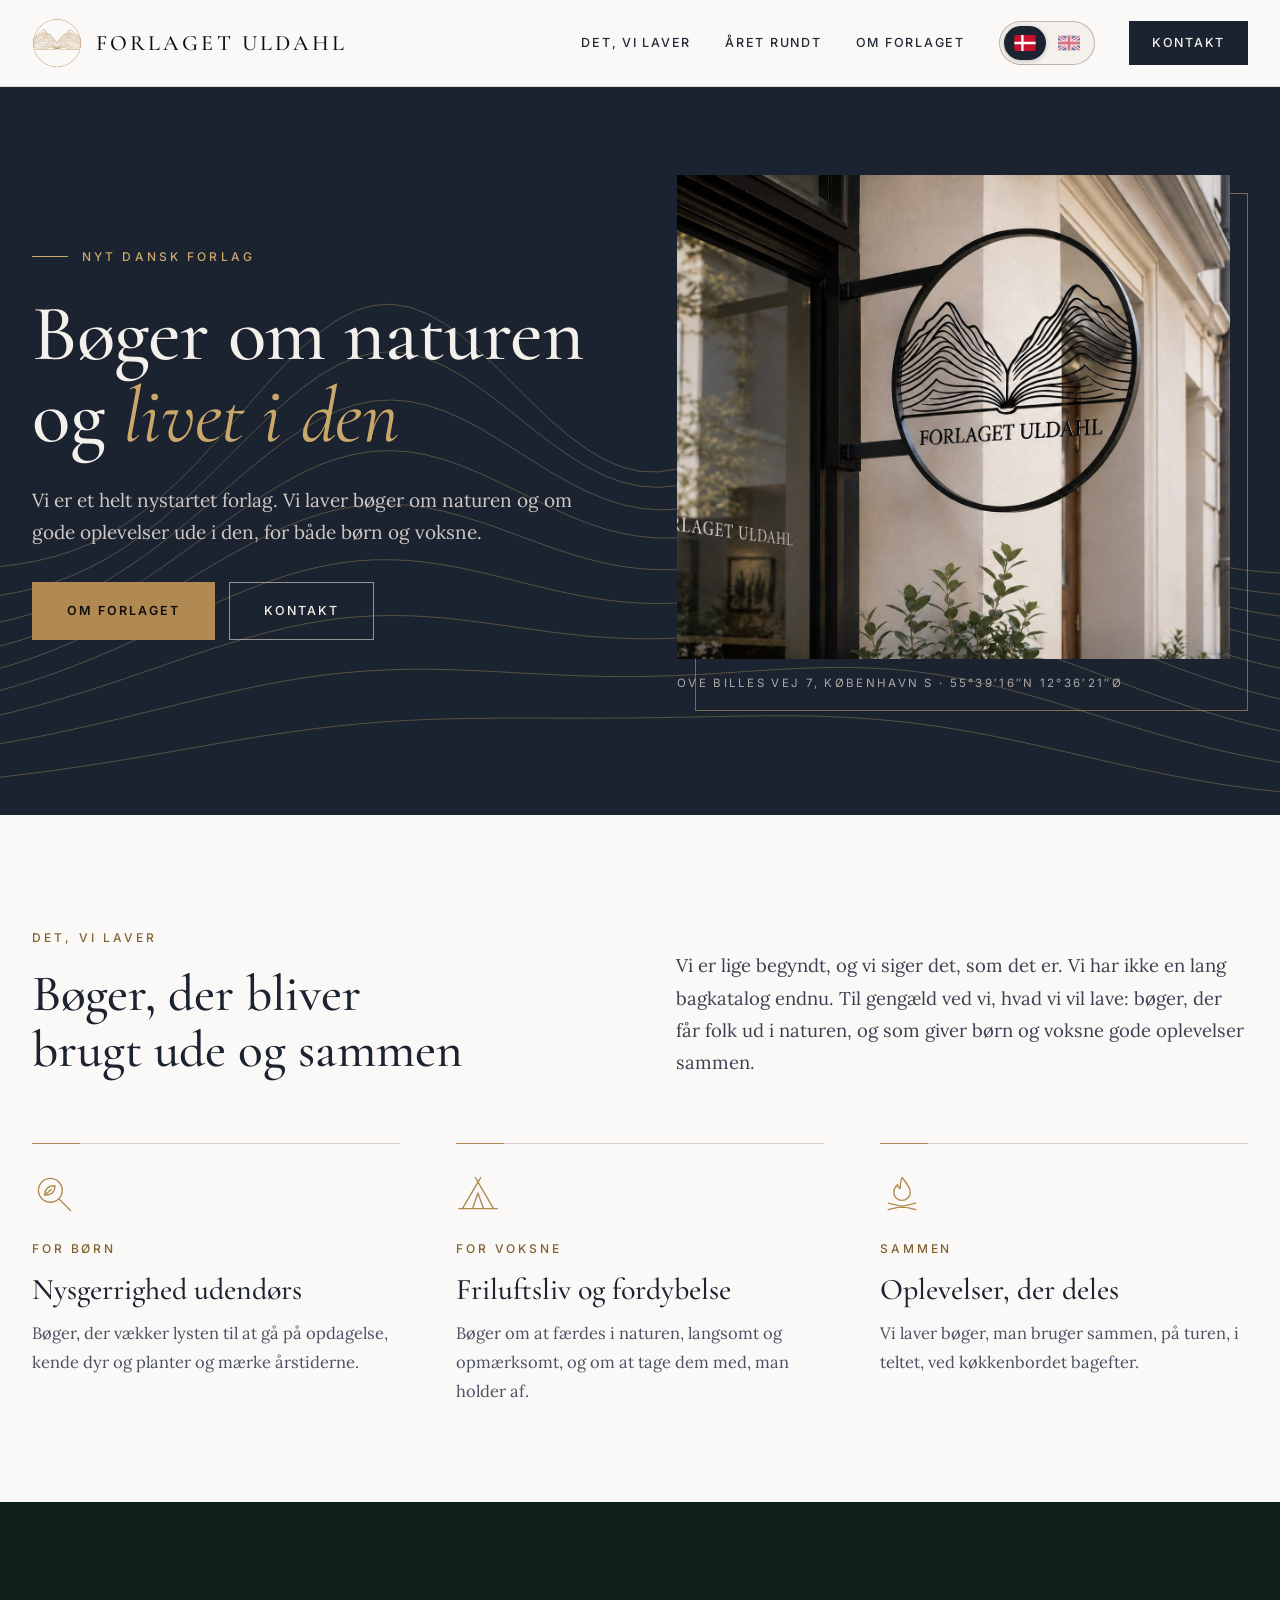
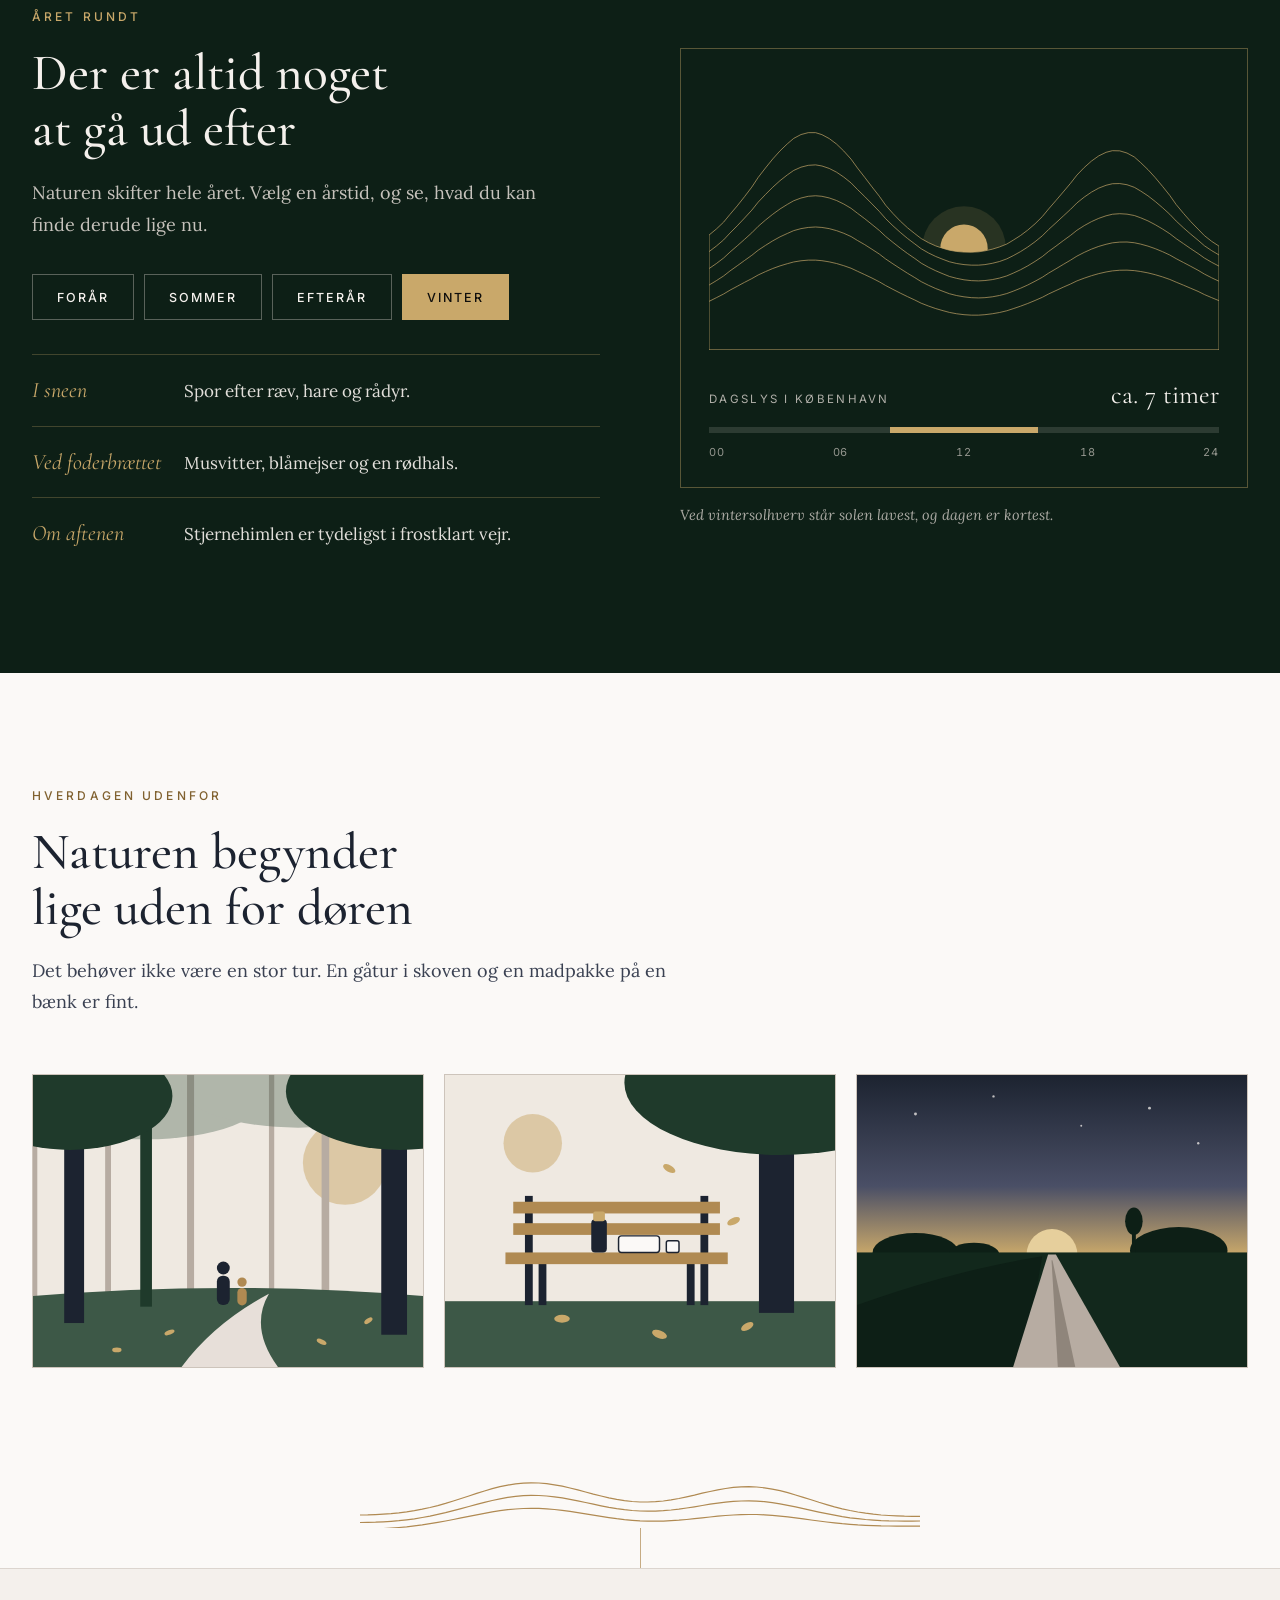
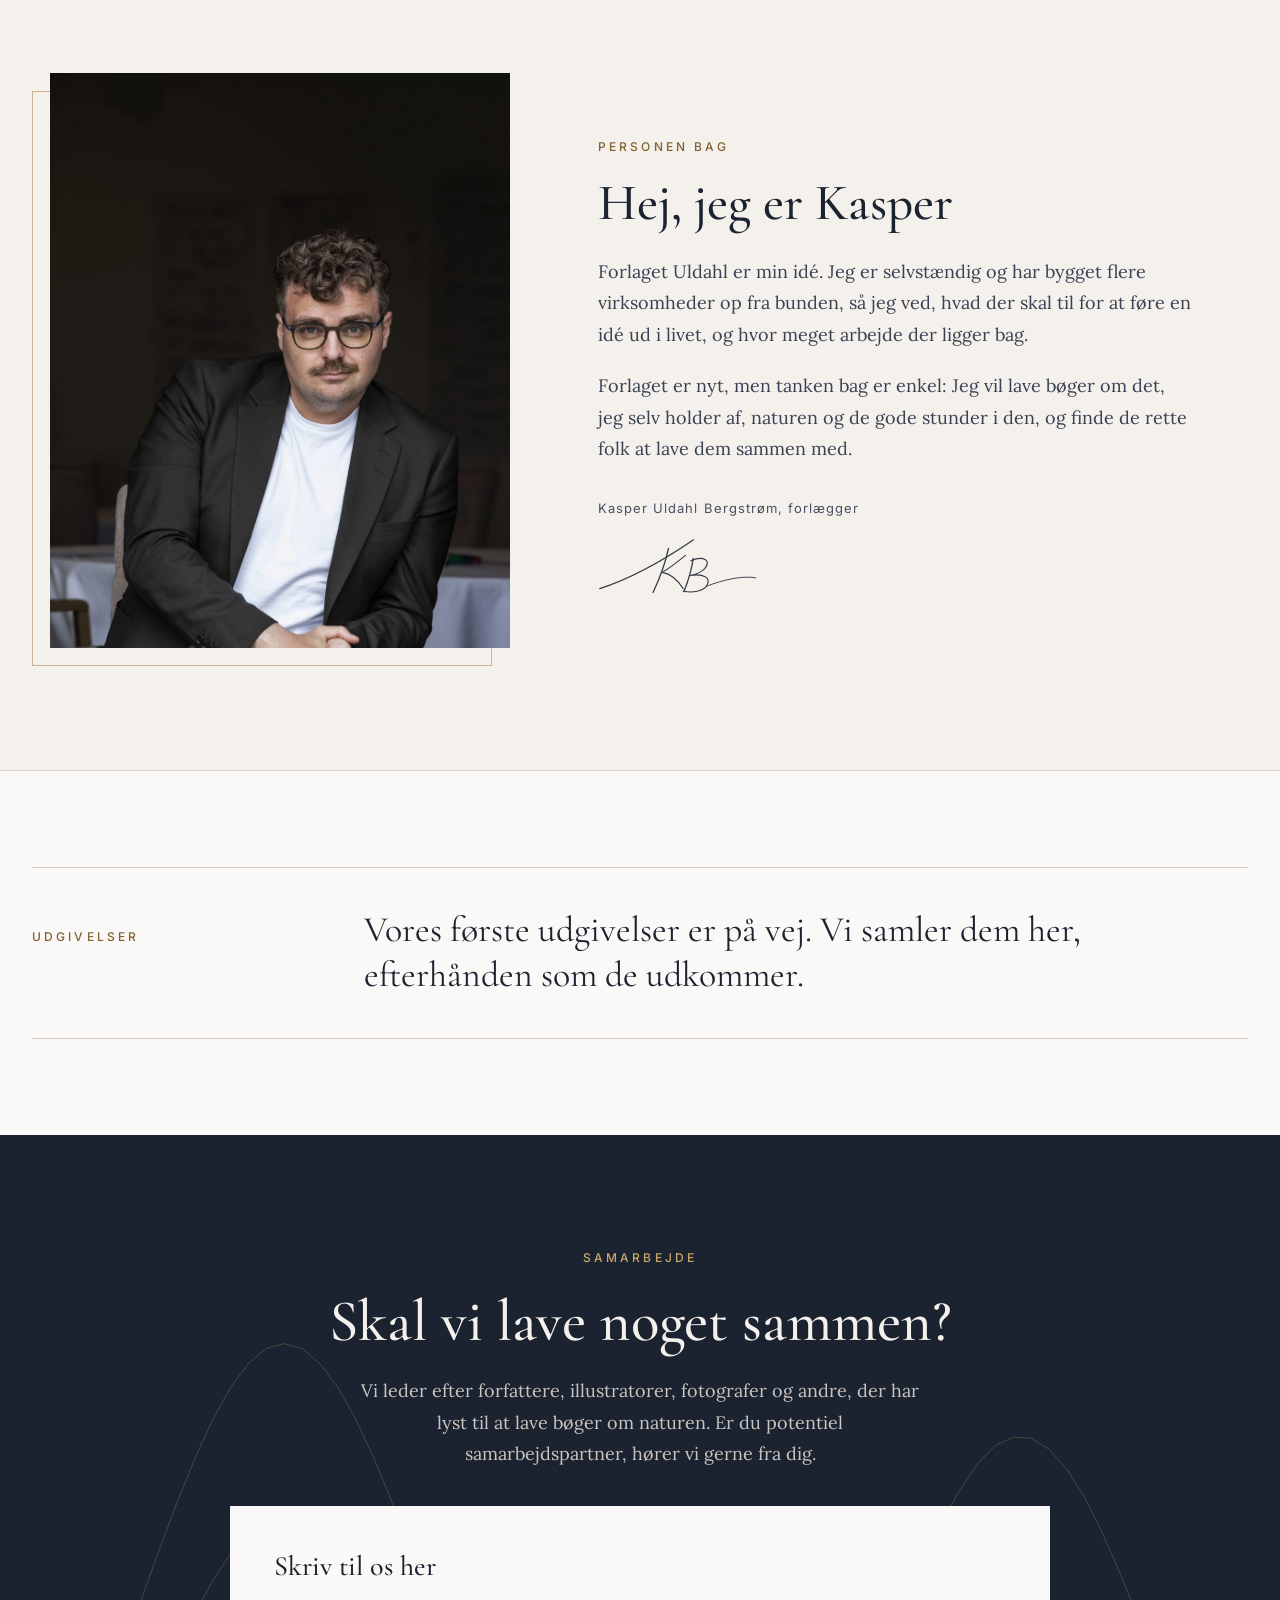
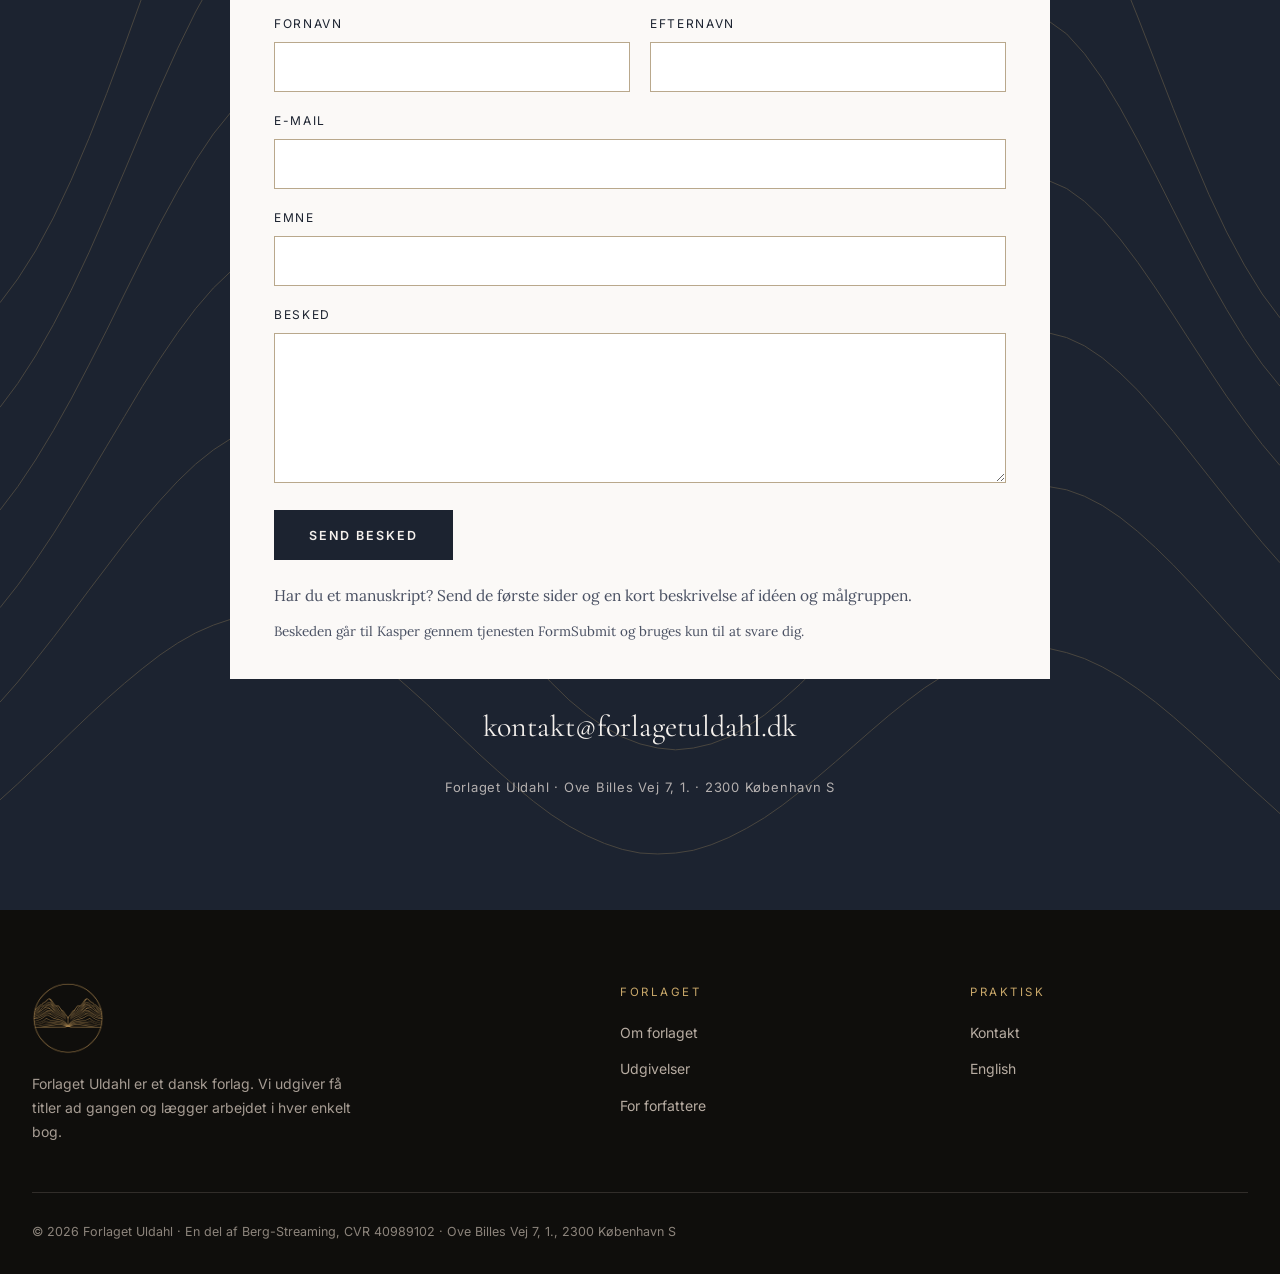
==== commit bf736d93: "Underskrift under Kasper Uldahl Bergstrøm Co-Authored-By: Claude Fable 5.2 <noreply@anthropic.com> C" ====
--- a/index.html
+++ b/index.html
@@ -231,6 +231,7 @@
 <p style="margin: 0 0 20px; max-width: 54ch; font-size: 18px; color: #3A4152">Forlaget Uldahl er min idé. Jeg er selvstændig og har bygget flere virksomheder op fra bunden, så jeg ved, hvad der skal til for at føre en idé ud i livet, og hvor meget arbejde der ligger bag.</p>
 <p style="margin: 0 0 32px; max-width: 54ch; font-size: 18px; color: #3A4152">Forlaget er nyt, men tanken bag er enkel: Jeg vil lave bøger om det, jeg selv holder af, naturen og de gode stunder i den, og finde de rette folk at lave dem sammen med.</p>
 <p style="margin: 0; font-family: 'Inter', sans-serif; font-size: 13px; letter-spacing: .08em; color: #4A5163">Kasper Uldahl Bergstrøm, forlægger</p>
+<svg role="img" aria-label="Underskrift" viewBox="0 0 220 90" fill="none" stroke="#1C2330" stroke-width="1.7" stroke-linecap="round" stroke-linejoin="round" style="display: block; width: 170px; height: auto; margin: 14px 0 0 -6px; opacity: .88"><path d="M10 72C44 61 84 41 131 9"></path><path d="M99 20C95 39 88 58 79 77"></path><path d="M121 29C110 38 101 45 91 51C102 53 111 61 118 72" stroke-width="1.4"></path><path d="M131 33C129 48 124 63 119 76"></path><path d="M128 36C144 29 155 35 146 46C140 52 132 54 127 55C143 52 156 58 148 69C141 76 129 78 118 75" stroke-width="1.5"></path><path d="M148 69C171 60 195 55 212 58" stroke-width="1.2"></path></svg>
 </div>
 </div>
 </section>
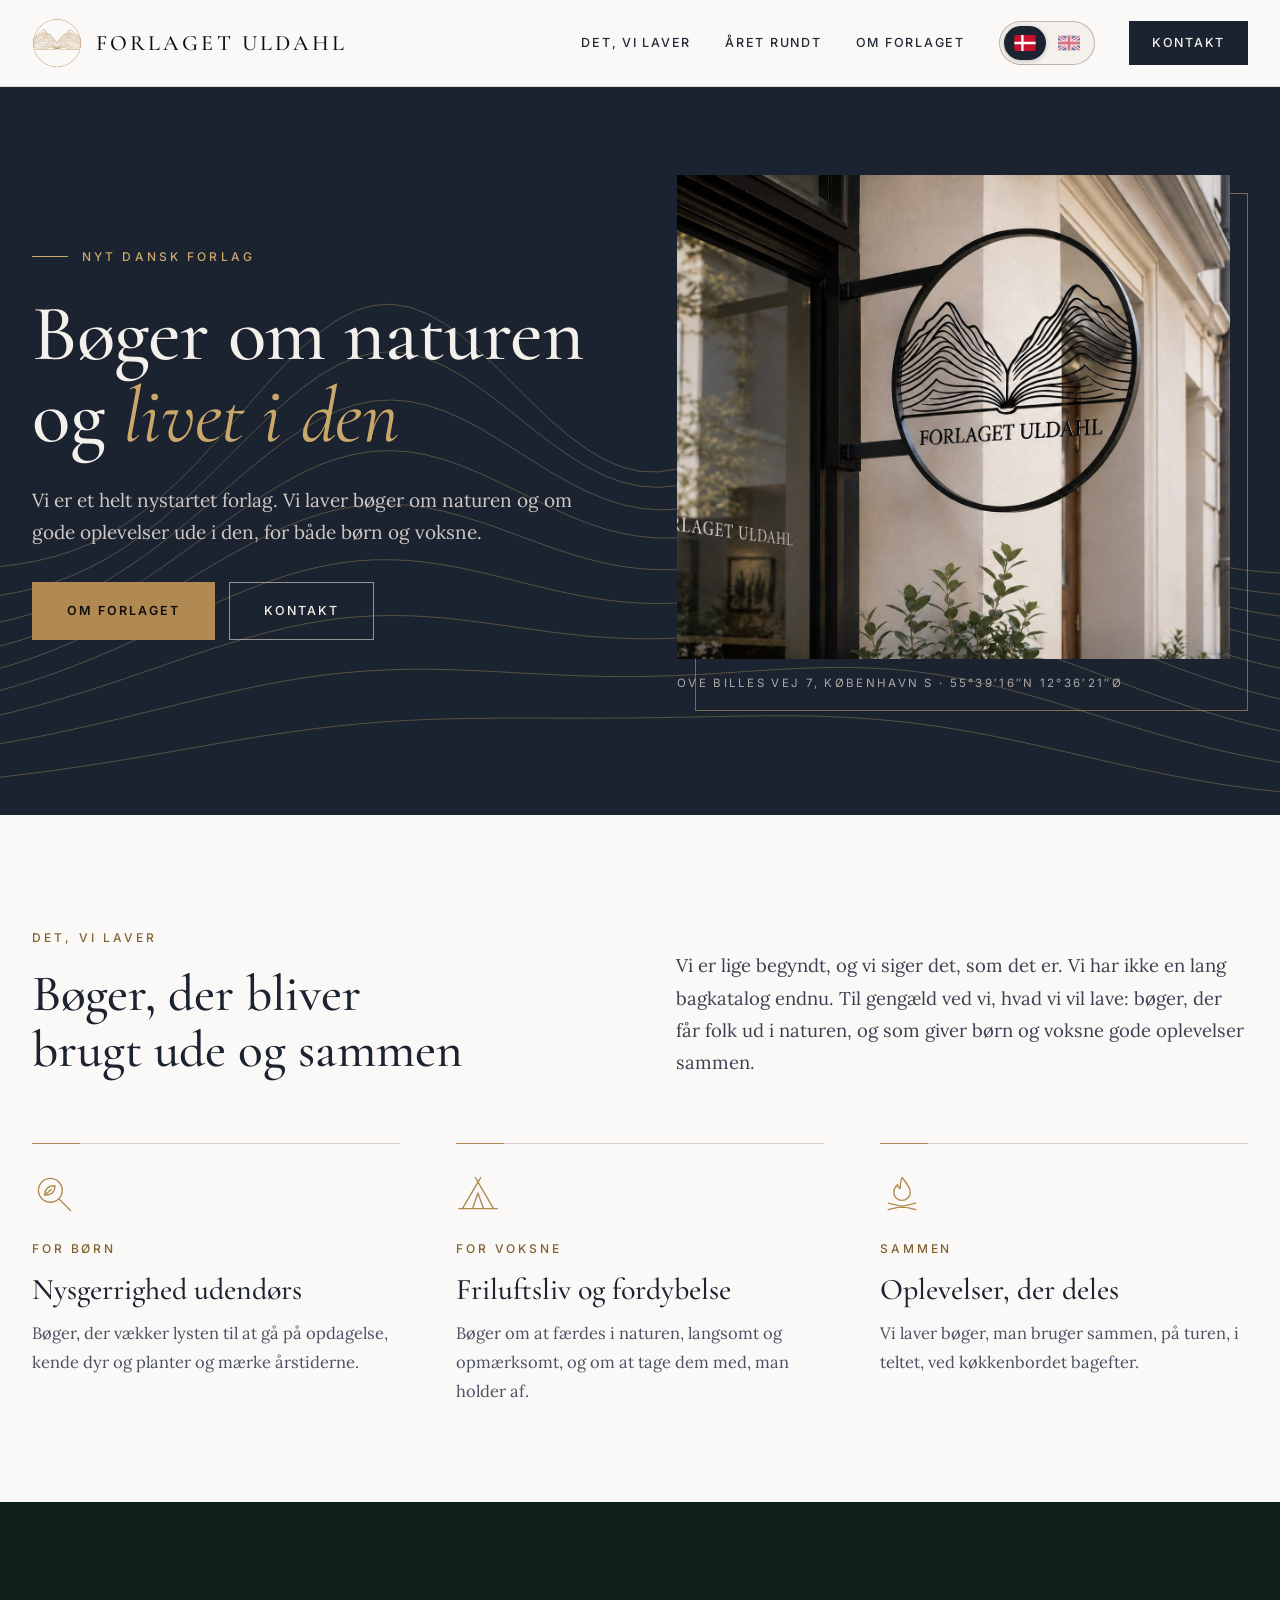
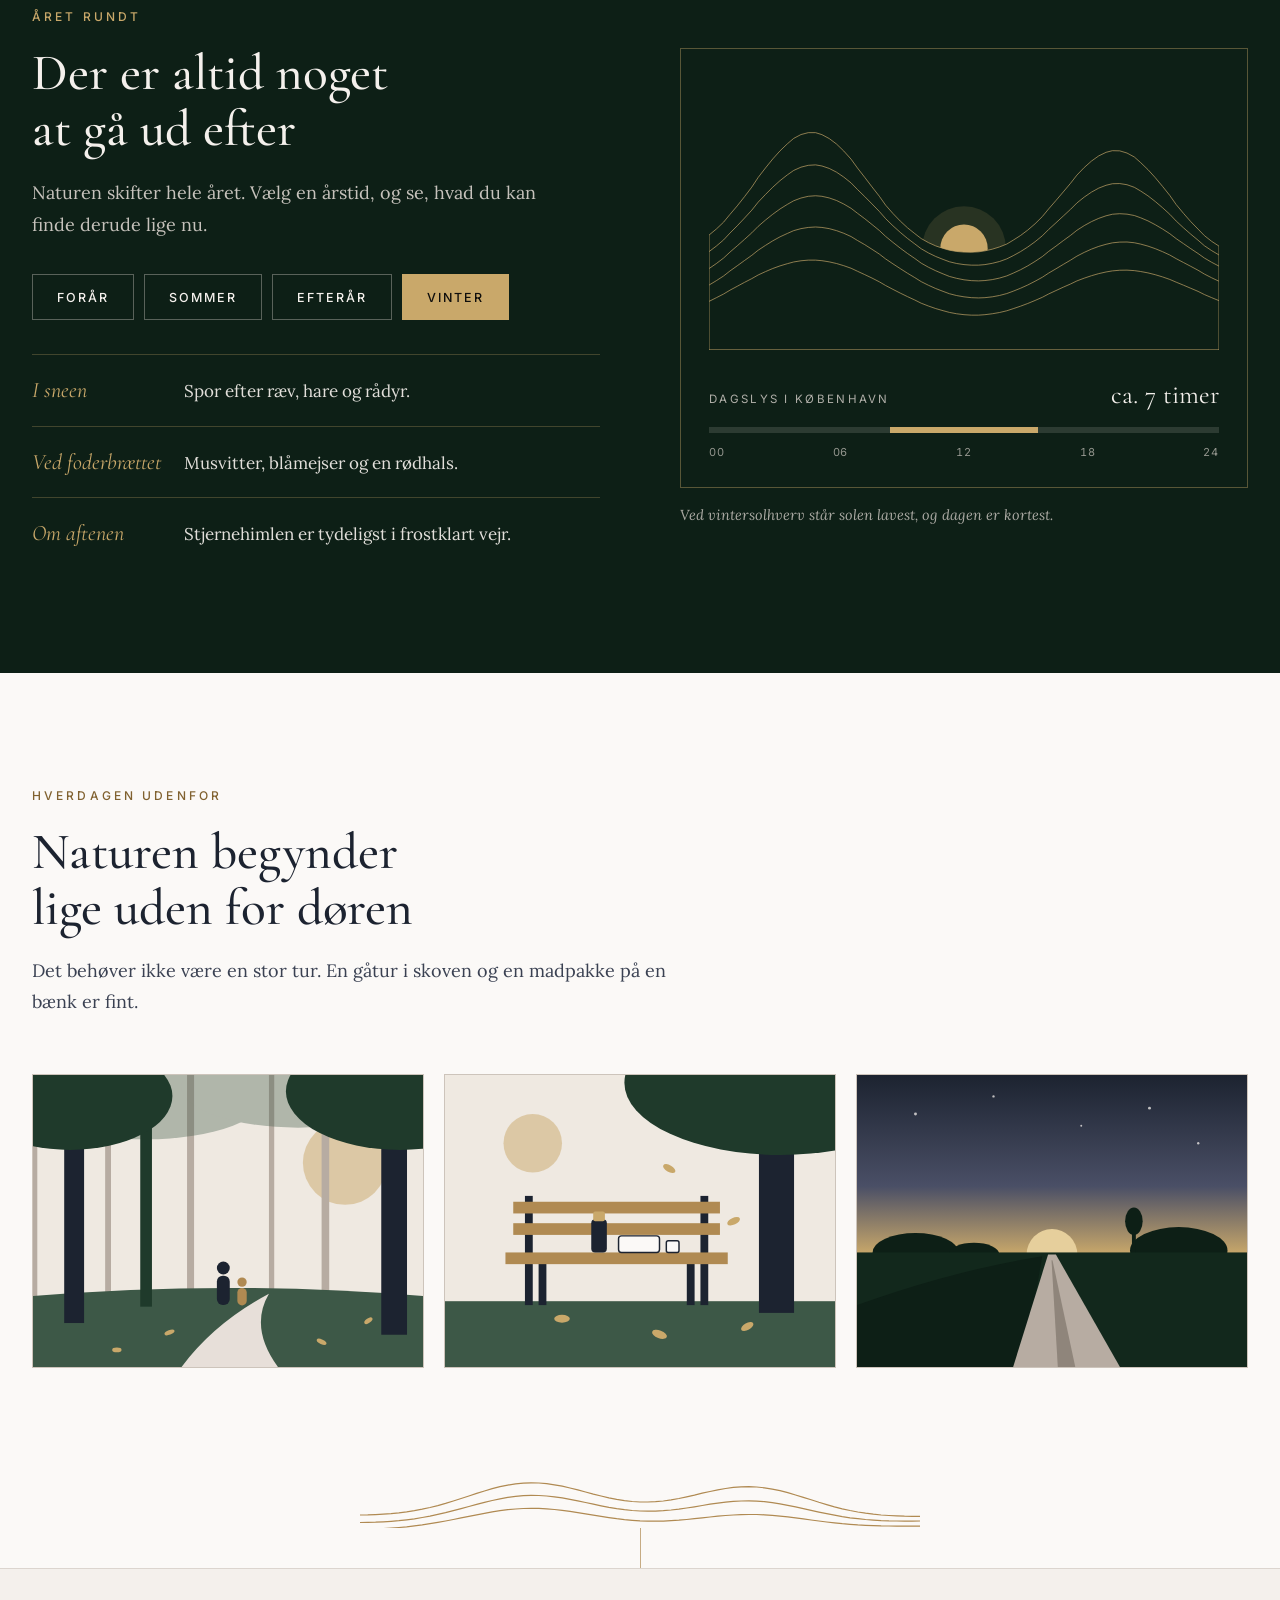
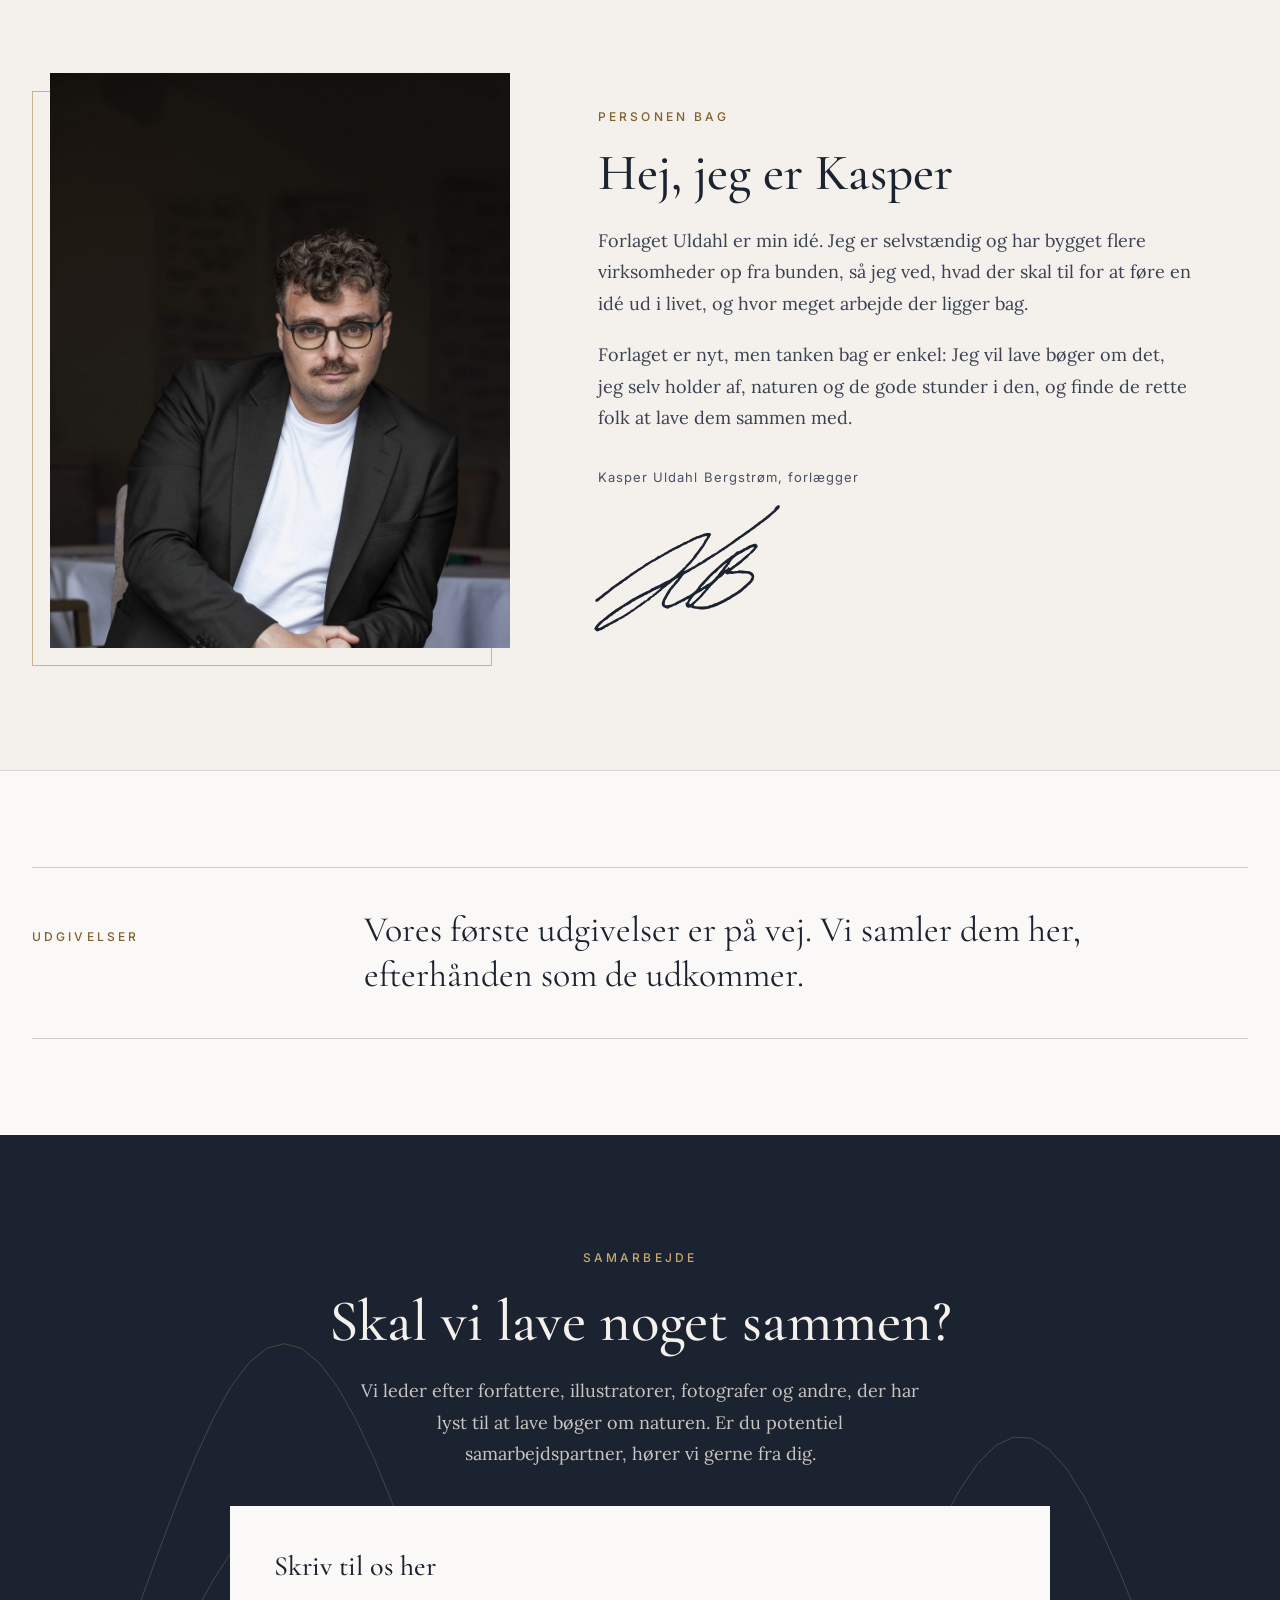
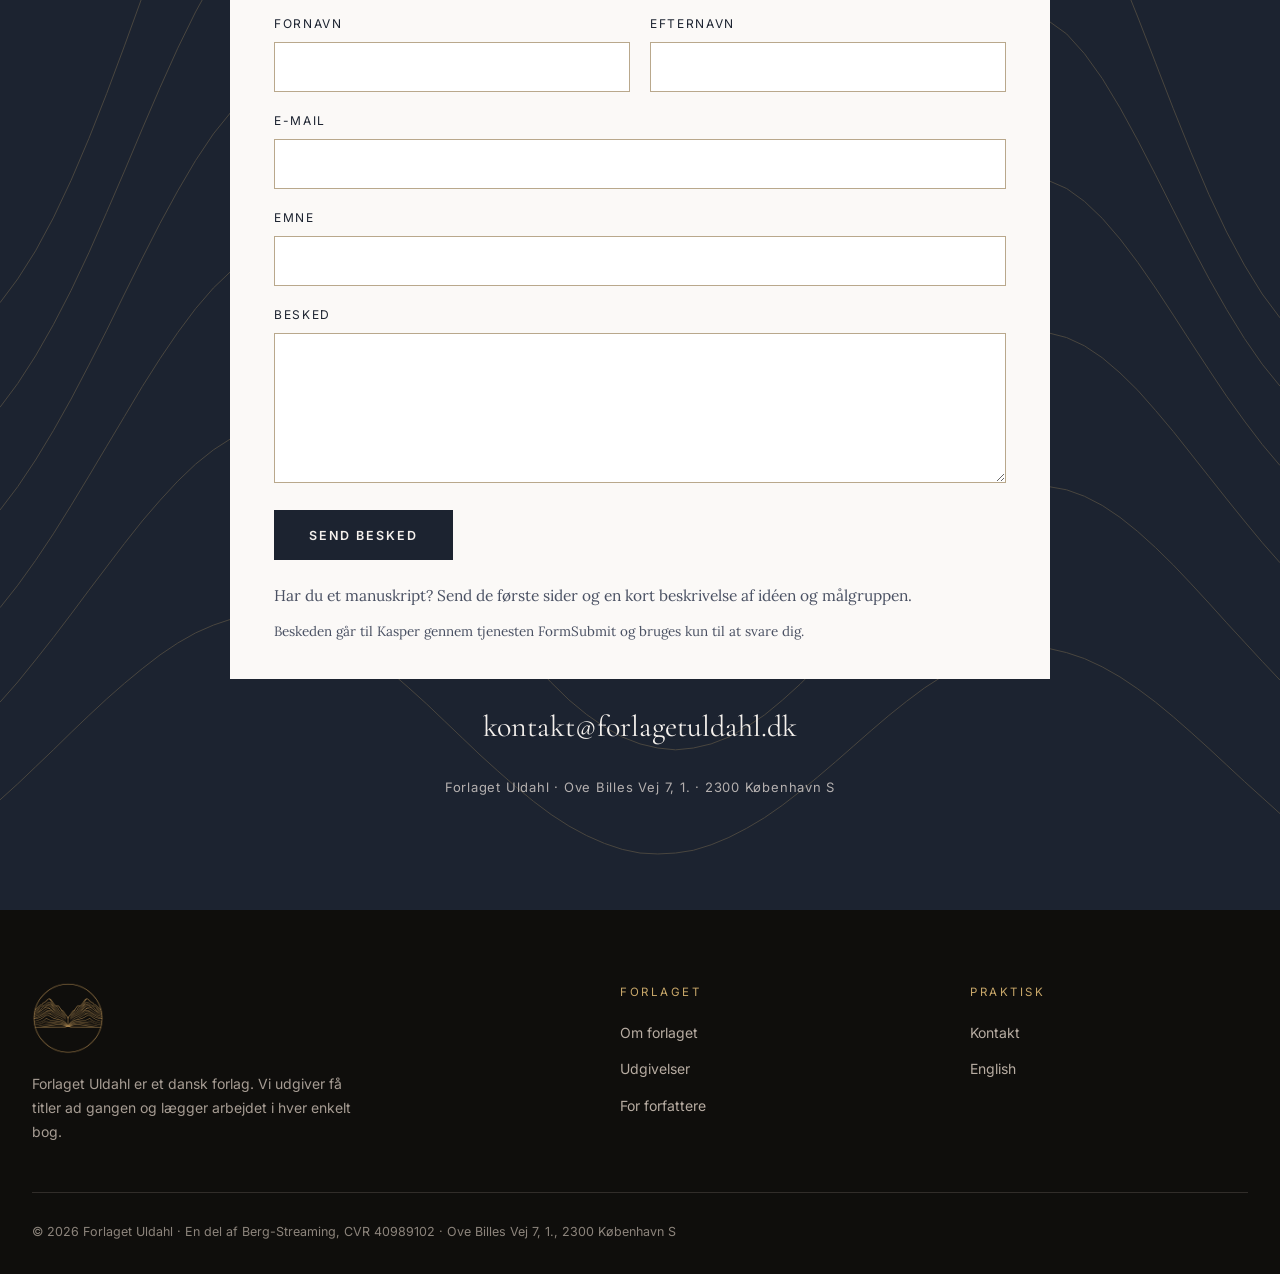
==== commit dfbd508e: "Kaspers egen underskrift som skarp vektor uden baggrund Co-Authored-By: Claude Fable 5.2 <noreply@an" ====
--- a/index.html
+++ b/index.html
@@ -231,7 +231,7 @@
 <p style="margin: 0 0 20px; max-width: 54ch; font-size: 18px; color: #3A4152">Forlaget Uldahl er min idé. Jeg er selvstændig og har bygget flere virksomheder op fra bunden, så jeg ved, hvad der skal til for at føre en idé ud i livet, og hvor meget arbejde der ligger bag.</p>
 <p style="margin: 0 0 32px; max-width: 54ch; font-size: 18px; color: #3A4152">Forlaget er nyt, men tanken bag er enkel: Jeg vil lave bøger om det, jeg selv holder af, naturen og de gode stunder i den, og finde de rette folk at lave dem sammen med.</p>
 <p style="margin: 0; font-family: 'Inter', sans-serif; font-size: 13px; letter-spacing: .08em; color: #4A5163">Kasper Uldahl Bergstrøm, forlægger</p>
-<svg role="img" aria-label="Underskrift" viewBox="0 0 220 90" fill="none" stroke="#1C2330" stroke-width="1.7" stroke-linecap="round" stroke-linejoin="round" style="display: block; width: 170px; height: auto; margin: 14px 0 0 -6px; opacity: .88"><path d="M10 72C44 61 84 41 131 9"></path><path d="M99 20C95 39 88 58 79 77"></path><path d="M121 29C110 38 101 45 91 51C102 53 111 61 118 72" stroke-width="1.4"></path><path d="M131 33C129 48 124 63 119 76"></path><path d="M128 36C144 29 155 35 146 46C140 52 132 54 127 55C143 52 156 58 148 69C141 76 129 78 118 75" stroke-width="1.5"></path><path d="M148 69C171 60 195 55 212 58" stroke-width="1.2"></path></svg>
+<svg role="img" aria-label="Underskrift" viewBox="0 0 1241 853" style="display: block; width: 190px; height: auto; margin: 14px 0 0 -6px"><path fill="#1C2330" fill-rule="evenodd" d="M30 838C26 835 16 825 15 823C14 818 24 802 37 788C51 775 57 769 63 766C65 764 70 760 75 756C79 752 85 748 87 747C89 745 96 740 100 735C105 731 111 726 113 725C116 724 119 721 122 719C131 711 136 708 140 706C142 705 148 701 152 696C159 690 162 688 166 687C170 685 174 684 176 681C179 679 183 676 186 675C188 673 192 670 195 669C200 665 212 658 217 656C219 655 222 654 223 652C224 651 228 649 230 647C233 645 238 642 240 640C243 638 246 636 247 636C247 636 250 634 252 632C255 630 260 627 263 626C266 624 270 622 272 621C274 619 278 617 282 615C285 614 289 611 291 610C294 608 298 606 301 605C303 605 308 602 311 600C313 599 317 596 319 596C321 595 325 593 328 591C331 589 336 586 339 585C342 584 347 582 351 580C354 578 359 576 362 575C368 573 378 568 384 562C390 557 391 556 397 556C399 555 403 553 406 551C409 549 413 547 416 546C422 545 428 542 433 538C435 537 438 536 440 535C442 534 446 532 448 531C450 529 454 526 457 526C460 525 465 522 467 520C470 518 473 516 473 516C474 516 479 514 484 511C489 509 495 506 498 506C501 505 504 503 508 500C511 498 515 495 516 494C518 493 521 492 522 490C524 489 527 487 529 486C535 483 548 471 565 454C573 446 581 438 584 437C586 435 591 431 594 427C598 422 603 418 606 416C609 414 611 413 613 407C615 402 617 400 621 398C626 394 638 382 642 376C644 374 647 369 650 367C657 360 661 354 663 349C664 346 667 341 669 339C676 332 682 324 685 320C687 317 690 313 693 310C695 307 699 302 701 299C703 296 706 291 709 288C716 281 720 276 722 270C724 267 726 262 728 260C730 257 732 253 732 251C733 249 735 245 737 242C739 240 742 236 743 235C744 233 746 230 748 228C750 225 751 223 751 221C751 214 748 214 739 217C735 219 729 220 725 221C721 222 717 223 715 225C710 228 706 230 700 230C690 232 688 232 684 235C682 237 678 239 674 240C670 241 666 243 665 244C663 247 659 249 652 251C648 252 644 253 642 255C640 257 636 259 632 260C628 261 625 263 622 266C619 268 617 269 611 271C606 272 603 273 600 275C598 277 594 279 591 280C588 281 584 284 582 286C579 287 576 289 574 290C572 291 568 293 564 295C560 297 555 299 552 300C549 301 545 303 542 305C539 307 534 309 531 311C528 312 525 314 523 315C521 317 517 319 514 320C511 321 507 323 506 325C504 327 500 329 497 330C494 332 490 334 488 335C486 337 482 339 479 339C476 340 473 342 471 345C469 347 466 349 462 350C459 351 455 353 453 355C451 356 447 359 443 361C439 362 436 365 435 366C434 367 430 369 427 370C424 371 420 373 418 375C415 377 412 379 410 380C405 381 385 391 382 395C381 396 378 398 376 399C373 400 370 403 368 405C366 407 362 409 359 410C357 411 353 413 351 415C349 417 346 420 343 421C341 422 338 424 336 425C335 427 331 429 329 430C326 431 322 434 320 436C317 438 314 440 312 441C308 443 297 450 291 456C288 458 285 460 282 461C280 462 277 464 276 466C275 467 272 469 269 470C267 471 263 474 261 475C259 477 256 480 254 480C253 481 250 483 248 485C247 487 243 489 241 490C239 492 236 494 235 495C234 496 231 498 229 499C227 500 224 503 222 505C220 506 216 509 213 510C211 511 208 513 207 515C207 516 203 518 200 520C198 522 195 524 194 525C193 526 190 528 187 529C184 530 180 533 178 535C175 537 172 540 170 540C168 541 165 543 163 545C161 546 158 549 156 550C153 551 150 553 148 556C146 558 143 560 141 561C139 562 137 564 136 565C134 566 132 568 130 570C127 571 125 574 123 575C120 579 108 588 98 596C90 601 82 608 76 614C74 616 70 619 67 621C56 629 52 632 49 635C44 640 32 646 28 646C24 646 22 643 22 637C22 631 25 628 31 624C34 623 38 621 40 619C51 611 56 607 58 606C60 605 63 602 65 600C78 588 90 578 95 576C97 575 101 572 103 571C105 569 108 567 110 566C111 565 116 560 121 556C126 552 132 547 134 546C137 544 140 542 142 541C143 539 146 537 148 536C150 535 153 533 154 531C156 529 160 527 162 525C165 524 169 521 172 519C179 512 188 506 199 499C209 494 211 492 222 483C225 481 230 478 232 476C235 475 239 472 242 470C244 468 246 466 247 466C248 466 250 464 253 461C257 458 260 456 261 456C261 456 264 454 267 452C269 449 274 446 277 445C280 444 284 442 286 440C287 438 289 437 290 437C291 437 293 435 296 432C300 429 303 427 307 426C309 425 312 423 314 421C316 420 320 417 323 416C327 415 329 413 331 411C333 409 336 406 337 405C339 405 342 402 344 401C346 399 352 395 357 392C362 389 369 385 372 383C375 381 380 379 383 377C386 376 391 373 393 371C396 368 399 367 402 367C404 366 407 365 409 364C410 362 414 360 416 358C418 357 422 354 424 352C429 348 433 346 438 345C442 345 444 344 448 341C450 339 454 336 457 335C460 335 464 332 466 331C468 329 471 326 473 325C475 324 479 322 481 321C484 319 488 317 490 316C493 315 497 313 499 311C501 309 505 307 507 306C510 305 514 303 516 301C519 299 522 297 522 297C526 297 532 294 535 291C537 290 541 287 544 286C547 285 552 283 554 281C557 278 561 277 565 276C569 275 571 274 574 272C577 268 580 266 586 266C589 265 592 264 594 262C599 257 600 256 606 255C611 255 614 254 617 250C619 248 622 247 626 246C629 245 634 243 636 241C638 239 642 236 645 235C648 234 653 232 655 230C658 228 662 227 666 226C670 225 674 224 677 221C680 219 684 217 690 216C695 214 702 212 705 210C709 208 715 205 719 205C723 204 729 202 732 200C742 195 771 194 775 199C778 203 778 209 773 215C771 218 769 222 768 225C767 227 764 231 762 234C760 236 758 240 757 241C757 243 755 246 753 249C751 251 748 256 747 258C746 261 744 265 742 268C740 270 737 274 737 276C736 278 734 282 732 284C730 286 728 289 727 292C726 294 724 297 722 298C721 299 718 302 717 305C715 307 713 311 712 312C710 313 708 316 706 319C704 324 700 329 692 338C689 340 686 345 684 349C682 352 677 359 674 363C667 370 660 379 651 390C648 393 642 400 636 405C631 411 626 417 625 417C624 418 620 422 616 426C608 434 602 441 602 443C602 445 610 443 614 440C616 439 620 437 623 435C626 434 630 432 632 430C634 429 637 427 640 426C642 425 646 423 648 421C650 419 654 417 658 416C661 415 665 413 667 411C669 410 673 408 676 406C681 404 685 401 695 392C698 389 701 388 706 387C713 385 713 385 719 380C723 377 734 369 739 366C741 366 744 363 747 361C749 359 754 356 757 354C765 351 774 345 778 341C780 339 784 337 787 336C789 336 793 333 795 332C797 330 801 327 804 326C808 325 812 322 814 321C816 319 818 317 819 317C820 317 822 315 825 313C828 310 832 307 835 306C838 305 842 303 843 301C845 299 848 297 850 296C856 293 870 283 873 281C874 280 877 278 879 276C881 275 885 273 886 271C887 270 891 268 894 266C898 265 901 263 902 262C903 261 905 259 907 257C910 256 913 253 914 251C916 249 919 247 922 246C925 244 929 241 931 239C938 233 946 227 948 227C948 227 951 225 955 222C958 219 962 217 963 216C965 216 968 214 971 212C973 209 977 206 979 206C981 205 985 202 988 199C990 197 996 192 1001 189C1006 186 1011 183 1012 181C1013 180 1017 178 1020 176C1024 175 1027 172 1028 171C1030 170 1032 168 1033 167C1035 166 1038 164 1041 162C1043 159 1047 156 1050 155C1052 154 1054 152 1054 152C1055 151 1057 149 1059 147C1062 146 1066 143 1068 141C1070 139 1074 136 1076 135C1078 134 1081 132 1081 130C1082 129 1085 127 1088 126C1090 125 1094 122 1096 120C1098 119 1100 117 1101 117C1101 117 1105 115 1108 111C1122 100 1124 98 1128 96C1130 95 1133 93 1134 91C1135 89 1139 87 1141 85C1144 84 1148 81 1150 79C1152 77 1158 72 1162 69C1166 66 1170 61 1172 60C1173 58 1175 57 1176 56C1177 55 1181 52 1185 49C1192 43 1192 42 1192 38C1192 35 1193 33 1195 32C1196 30 1200 27 1203 23C1210 17 1213 15 1219 15C1227 15 1230 24 1223 32C1222 35 1219 38 1217 41C1213 45 1191 66 1185 70C1183 71 1178 75 1175 79C1171 82 1166 87 1163 89C1160 91 1157 93 1157 94C1155 96 1131 115 1114 128C1112 129 1107 133 1103 136C1100 139 1096 142 1095 143C1090 144 1079 153 1065 165C1063 167 1059 170 1056 171C1054 172 1050 174 1048 176C1046 178 1043 180 1042 180C1042 180 1039 182 1036 184C1030 190 1020 197 1016 199C1014 200 1011 203 1008 205C1006 207 1003 210 1001 210C999 211 996 213 995 214C993 216 990 218 987 220C976 226 972 229 967 234C964 237 960 240 958 240C956 241 952 244 949 246C947 248 944 250 943 250C943 250 940 252 938 254C934 258 923 266 917 269C914 270 911 273 908 275C906 277 902 280 900 281C898 282 896 284 895 284C894 285 892 287 889 289C887 290 883 293 881 294C879 296 876 298 873 299C871 300 868 303 866 305C864 308 861 309 858 310C855 311 851 313 849 315C847 317 844 319 842 320C840 321 838 323 836 324C835 325 831 328 827 330C823 332 820 334 819 335C818 336 815 338 812 340C808 342 805 343 804 344C804 345 789 355 780 360C777 362 773 365 772 366C770 367 767 369 764 371C755 376 748 380 743 385C740 387 736 389 734 390C731 391 715 400 708 405C705 407 701 409 699 410C697 411 693 413 691 415C689 417 685 419 682 420C680 422 676 424 675 425C673 428 670 429 663 431C661 432 658 433 656 435C650 440 637 448 632 450C629 451 625 453 622 455C620 457 615 460 612 461C605 464 591 477 588 484C587 487 585 490 582 492C580 494 577 497 576 500C575 502 572 507 567 512C563 516 558 521 557 524C555 526 553 528 552 529C551 530 548 533 546 536C545 539 543 541 542 541C542 541 540 543 538 545C535 550 530 557 523 564C519 569 515 575 509 586C507 589 504 594 503 596C501 598 498 602 497 604C496 607 494 611 492 612C491 614 489 619 488 622C486 625 484 630 482 632C480 634 479 635 479 635C479 635 478 640 477 646C474 660 474 662 477 665C480 668 488 669 494 668C496 667 503 666 509 665C517 664 521 662 523 661C525 660 529 658 533 656C537 655 542 653 544 651C546 649 550 646 553 645C556 645 560 642 563 640C567 637 572 635 576 635C577 635 579 633 581 631C584 628 587 627 592 625C596 624 600 622 601 621C602 620 605 617 609 616C612 614 617 612 619 610C621 608 626 606 630 605C633 604 638 601 640 600C643 598 647 595 649 594C657 589 661 586 677 572C680 569 683 565 684 562C686 560 688 558 688 558C689 557 691 554 693 551C696 544 705 533 714 524C716 522 720 518 722 516C723 513 733 503 743 493C753 483 762 473 764 471C765 469 766 467 767 467C768 467 770 465 773 462C784 451 820 418 824 416C826 415 830 412 832 408C835 405 839 401 841 400C844 398 849 394 852 391C855 388 859 385 860 384C863 382 871 376 876 371C882 366 893 358 897 356C899 355 902 353 903 351C904 349 908 347 910 345C913 344 916 342 918 341C919 339 923 337 926 336C929 334 932 332 932 330C934 326 944 317 947 316C949 315 953 315 956 315C961 315 965 313 970 309C972 308 975 307 977 306C979 305 983 303 985 301C987 298 991 297 994 296C997 295 1002 292 1005 290C1008 288 1011 286 1013 286C1014 285 1019 283 1022 281C1026 278 1031 276 1036 275C1039 274 1044 272 1046 271C1053 267 1068 265 1073 268C1075 269 1083 281 1083 283C1083 285 1075 297 1072 299C1071 299 1069 302 1068 304C1065 311 1051 325 1043 330C1034 335 1029 340 1026 345C1024 348 1020 353 1017 356C1013 358 1009 362 1007 364C1005 366 1002 368 1000 369C997 371 990 378 984 384C979 389 967 399 963 401C961 402 959 404 957 406C955 408 951 411 948 412C943 415 937 420 930 425C925 430 914 438 911 440C910 441 909 442 909 443C910 446 921 447 931 445C934 444 940 444 944 444C951 444 952 444 955 442C959 439 962 438 968 440C974 442 987 443 1010 444C1035 446 1034 446 1047 456C1056 464 1057 466 1059 476C1061 491 1055 507 1042 521C1039 523 1035 527 1034 529C1033 531 1030 533 1028 534C1026 535 1020 540 1016 545C1011 550 1004 556 1001 558C998 560 991 566 986 571C973 583 966 589 963 590C961 591 958 593 956 595C953 597 950 599 948 600C946 600 944 602 942 602C940 603 938 604 937 606C937 607 933 609 930 611C927 612 923 615 920 616C918 618 915 620 913 621C911 622 909 624 907 625C906 626 902 629 898 631C894 632 889 635 888 636C886 638 882 639 880 640C878 641 874 643 872 645C870 647 866 649 863 650C856 652 852 654 850 656C849 657 846 659 842 660C838 661 832 664 829 666C826 668 820 670 816 672C812 673 807 675 804 676C802 678 796 680 791 681C786 682 779 684 776 686C772 688 765 690 760 690C755 691 747 693 741 694C722 697 697 696 688 693C687 692 681 691 675 691C660 690 659 689 653 685C647 682 639 681 634 684C630 686 628 685 622 681C615 677 614 675 612 664C610 652 610 653 615 652C621 650 622 649 623 644C624 642 626 638 627 635C633 627 632 623 627 627C625 628 622 630 619 631C616 632 612 634 611 635C608 638 602 642 597 643C595 643 591 644 589 646C587 647 583 649 580 651C576 652 572 654 571 655C570 657 566 659 562 660C559 662 554 664 552 666C549 668 545 670 541 670C536 671 533 673 530 675C527 677 523 679 521 680C512 682 510 683 506 686C502 689 498 690 491 690C484 689 467 682 464 678C460 675 455 665 455 661C455 655 464 627 468 621C470 618 473 614 473 612C474 610 476 606 478 604C480 602 482 598 483 595C484 593 486 589 487 587C489 585 491 581 492 578C493 576 496 571 499 568C502 565 504 562 504 562C504 561 506 559 508 556C511 553 514 549 515 547C516 545 520 540 524 537C527 534 531 529 533 527C534 525 537 521 538 520C540 519 542 516 543 514C544 512 549 507 554 502C563 494 563 492 560 491C557 491 554 492 547 497C544 500 537 505 532 508C526 512 519 518 515 522C511 525 507 529 504 530C502 531 496 536 491 541C486 545 482 549 481 549C480 549 478 551 475 554C472 556 467 559 465 560C462 562 460 563 458 566C457 568 452 573 447 577C442 581 438 584 438 585C438 585 436 587 433 588C430 590 427 593 425 594C424 596 421 598 419 599C417 600 414 602 412 604C411 606 407 608 405 610C402 611 398 614 396 616C393 618 390 621 388 621C386 622 384 625 382 628C376 635 373 638 367 639C363 641 360 642 357 645C355 647 353 649 352 649C351 649 349 651 346 653C344 656 340 659 338 659C336 660 333 662 332 664C324 671 314 678 310 680C308 681 304 683 302 684C301 686 297 688 295 689C292 690 289 693 287 694C286 696 283 699 281 699C279 700 276 703 274 705C271 707 268 709 266 710C262 711 256 715 247 724C244 726 240 729 237 730C235 731 231 733 230 735C228 737 225 739 222 740C219 740 215 743 214 744C212 746 208 748 205 749C202 751 198 753 197 755C195 757 191 759 187 760C183 761 179 763 177 765C176 766 172 768 169 770C166 772 162 774 160 775C158 777 154 779 151 780C148 781 143 784 141 786C139 787 135 789 133 790C127 792 124 793 120 796C110 804 103 809 96 810C91 811 89 812 87 815C85 816 81 819 78 821C75 822 70 825 68 826C66 828 60 830 56 831C52 832 47 834 45 836C41 839 34 840 30 838ZM51 815C54 814 58 812 61 810C63 809 66 807 68 806C74 804 78 802 81 799C83 798 86 797 88 796C90 795 94 793 97 791C100 788 103 787 106 786C111 786 112 785 116 781C118 779 121 777 125 775C128 774 132 772 134 770C136 769 140 767 143 766C145 765 149 763 151 761C156 757 158 756 163 756C168 755 170 754 174 750C175 749 179 747 182 746C186 745 190 743 191 741C193 739 197 737 199 736C202 736 205 733 207 731C210 728 212 727 216 726C219 725 222 724 224 722C225 720 229 718 232 716C239 713 245 709 252 702C255 698 258 697 262 696C265 695 269 693 270 691C271 690 275 688 277 687C279 685 283 683 284 681C285 679 288 677 290 676C293 675 295 673 296 672C298 670 302 667 315 659C317 657 320 655 323 652C326 650 330 647 332 646C334 645 337 643 338 642C339 640 343 638 346 637C351 636 353 635 360 628C364 623 369 619 371 618C372 617 375 614 378 613C380 610 383 609 385 608C390 607 392 606 394 602C395 600 397 597 399 596C405 593 417 584 422 578C425 575 430 571 433 570C435 568 439 565 440 563C441 562 443 559 445 557C451 551 448 550 440 555C437 557 432 560 429 561C426 561 421 563 419 565C416 567 411 569 408 570C405 572 401 574 399 575C397 576 394 578 391 579C388 581 384 583 381 585C379 587 375 590 371 590C368 591 364 594 361 596C358 597 353 600 350 601C347 602 342 604 340 605C337 607 333 609 331 610C328 611 324 614 322 615C319 617 315 620 312 620C309 621 304 624 302 625C300 627 296 629 293 630C291 631 287 633 285 635C282 638 279 640 274 641C269 643 265 645 253 654C250 657 245 660 242 661C240 663 237 665 236 666C235 667 231 669 228 670C225 671 221 673 219 675C217 677 213 679 211 680C208 681 205 683 202 685C200 687 196 690 195 691C189 693 178 701 174 705C171 707 167 709 165 711C162 712 158 714 157 715C156 717 152 719 150 721C147 722 141 727 136 731C132 735 126 739 124 740C121 741 116 745 111 749C107 754 102 758 100 759C97 760 93 763 90 765C88 767 85 769 84 769C83 769 80 771 77 774C35 815 32 819 51 815ZM740 675C752 674 754 674 760 671C764 669 771 667 777 666C784 664 788 663 792 660C796 658 800 656 805 655C811 654 814 653 817 651C819 649 824 647 829 645C833 644 838 642 840 640C843 638 847 636 850 636C853 635 858 633 860 631C862 629 866 627 868 626C871 625 875 623 877 621C880 619 884 617 886 616C888 615 892 613 894 611C897 609 901 606 903 605C906 604 910 602 912 600C914 598 918 596 921 595C924 593 928 591 929 589C930 588 934 585 938 584C941 582 946 579 950 576C954 574 959 570 963 567C971 562 976 557 987 547C992 542 997 538 997 538C998 538 1001 535 1004 532C1007 529 1014 523 1018 519C1023 515 1027 510 1029 509C1030 508 1032 504 1034 501C1036 497 1038 492 1040 490C1042 486 1042 485 1042 481C1041 475 1040 474 1034 470C1024 463 1018 462 996 461C984 461 973 460 969 459C957 457 932 459 917 463C912 464 910 464 906 463C901 462 900 462 895 464C887 468 883 468 872 461C868 458 866 459 863 464C860 470 841 487 836 489C833 490 828 494 822 500C817 505 807 515 800 521C793 527 787 534 785 536C784 537 780 541 776 545C773 548 769 553 768 554C766 556 764 559 763 560C761 561 759 564 758 566C757 568 755 571 753 572C750 573 748 576 746 579C745 582 741 587 737 590C734 594 730 598 728 601C727 603 722 609 718 613C713 617 709 622 708 622C707 623 705 625 704 627C702 628 694 636 685 644C677 653 669 660 668 662C665 664 663 668 664 670C666 675 703 678 740 675ZM645 659C648 657 653 653 655 651C658 648 662 645 664 644C671 639 708 602 711 597C713 595 716 590 719 588C721 585 726 580 729 577C732 574 736 569 738 567C746 558 737 557 727 566C724 569 721 571 721 571C720 571 718 572 716 574C714 575 710 578 706 580C703 581 700 584 698 585C697 586 694 588 691 590C688 591 684 593 682 595C680 596 677 598 674 599C670 601 668 603 667 606C666 608 663 612 660 614C652 624 649 628 647 632C647 634 644 637 642 639C639 643 637 646 636 653C635 663 637 664 645 659ZM717 555C718 554 721 552 722 550C723 549 727 547 730 546C732 544 735 543 736 542C737 541 740 539 742 537C745 536 749 533 751 531C754 530 758 527 761 526C765 525 769 523 771 521C772 519 775 517 777 516C779 515 782 513 783 511C784 510 789 505 794 501C798 497 802 492 804 491C805 489 809 484 814 479C818 475 822 469 823 468C824 466 826 463 828 461C830 460 832 456 833 454C835 451 839 446 844 441C849 436 852 432 853 430C854 426 860 418 869 409C871 407 874 403 874 402C875 400 877 398 879 397C881 396 882 394 882 393C881 390 878 391 876 394C875 396 872 398 870 399C865 401 851 413 850 416C849 416 847 418 845 420C842 421 839 424 836 427C834 429 831 431 830 433C829 434 823 439 818 445C812 451 806 457 804 458C795 464 787 472 762 498C754 507 744 516 742 519C739 522 736 525 736 527C735 528 731 533 727 536C711 551 705 561 717 555ZM876 434C878 433 880 431 882 430C885 429 886 428 887 424C888 418 889 418 893 422C896 424 898 425 899 425C901 425 910 419 920 411C922 410 925 408 927 407C929 406 932 403 935 400C938 398 940 396 941 396C941 396 944 394 948 391C954 386 959 381 965 378C967 376 970 374 972 372C975 370 978 367 979 366C981 365 985 361 988 358C992 354 996 351 998 349C1000 348 1004 345 1007 342C1015 335 1020 331 1025 328C1027 327 1031 324 1032 321C1034 319 1041 311 1048 304C1059 292 1061 289 1057 289C1051 288 1039 291 1034 295C1030 298 1007 310 1003 311C1001 311 998 313 997 315C995 316 991 319 988 320C985 322 981 324 979 326C977 327 974 329 971 330C968 331 964 333 962 335C960 336 957 338 954 340C951 341 947 343 945 345C943 346 939 349 937 351C930 355 917 367 915 371C914 373 912 375 912 376C911 377 909 379 908 381C907 384 904 387 903 389C900 392 899 394 899 398C898 403 897 404 893 404C890 404 888 407 887 412C886 417 886 418 881 420C879 421 877 422 876 425C876 427 874 430 872 431C870 433 869 437 872 437C873 437 875 436 876 434Z"></path></svg>
 </div>
 </div>
 </section>
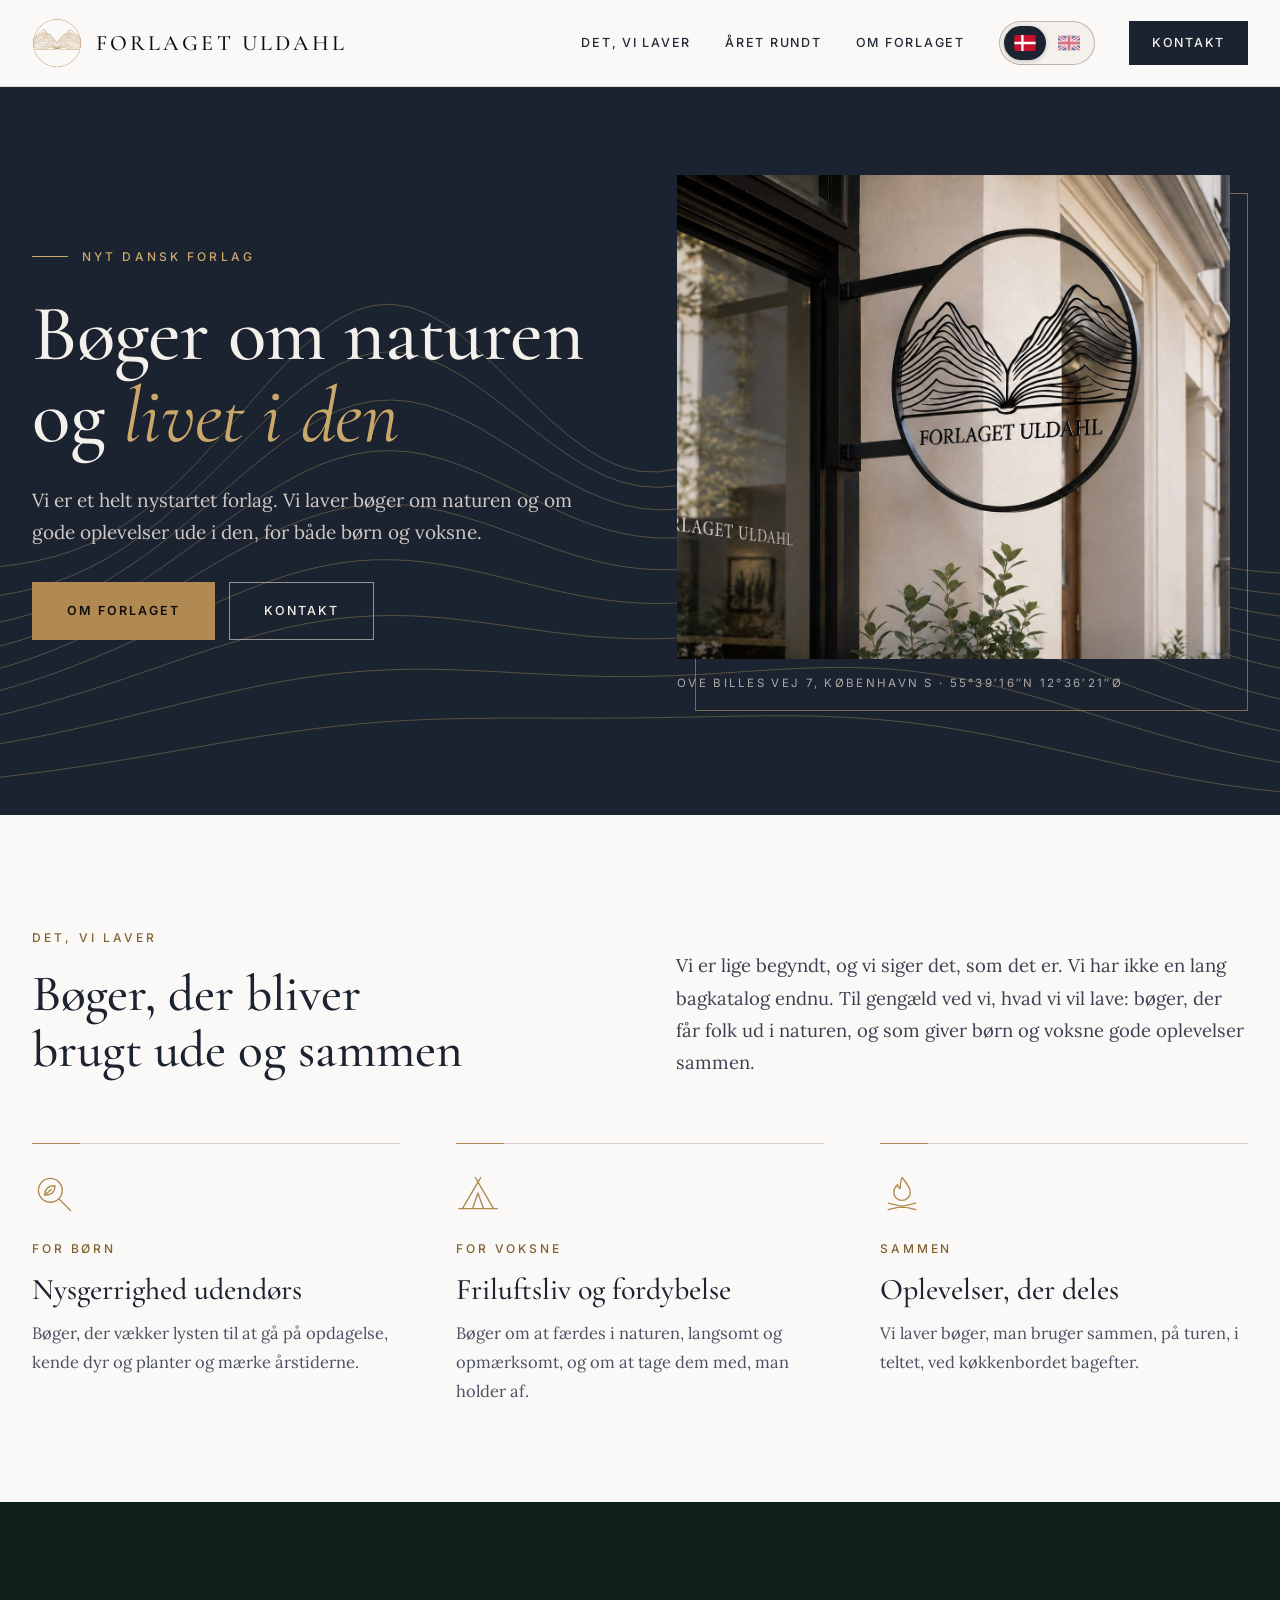
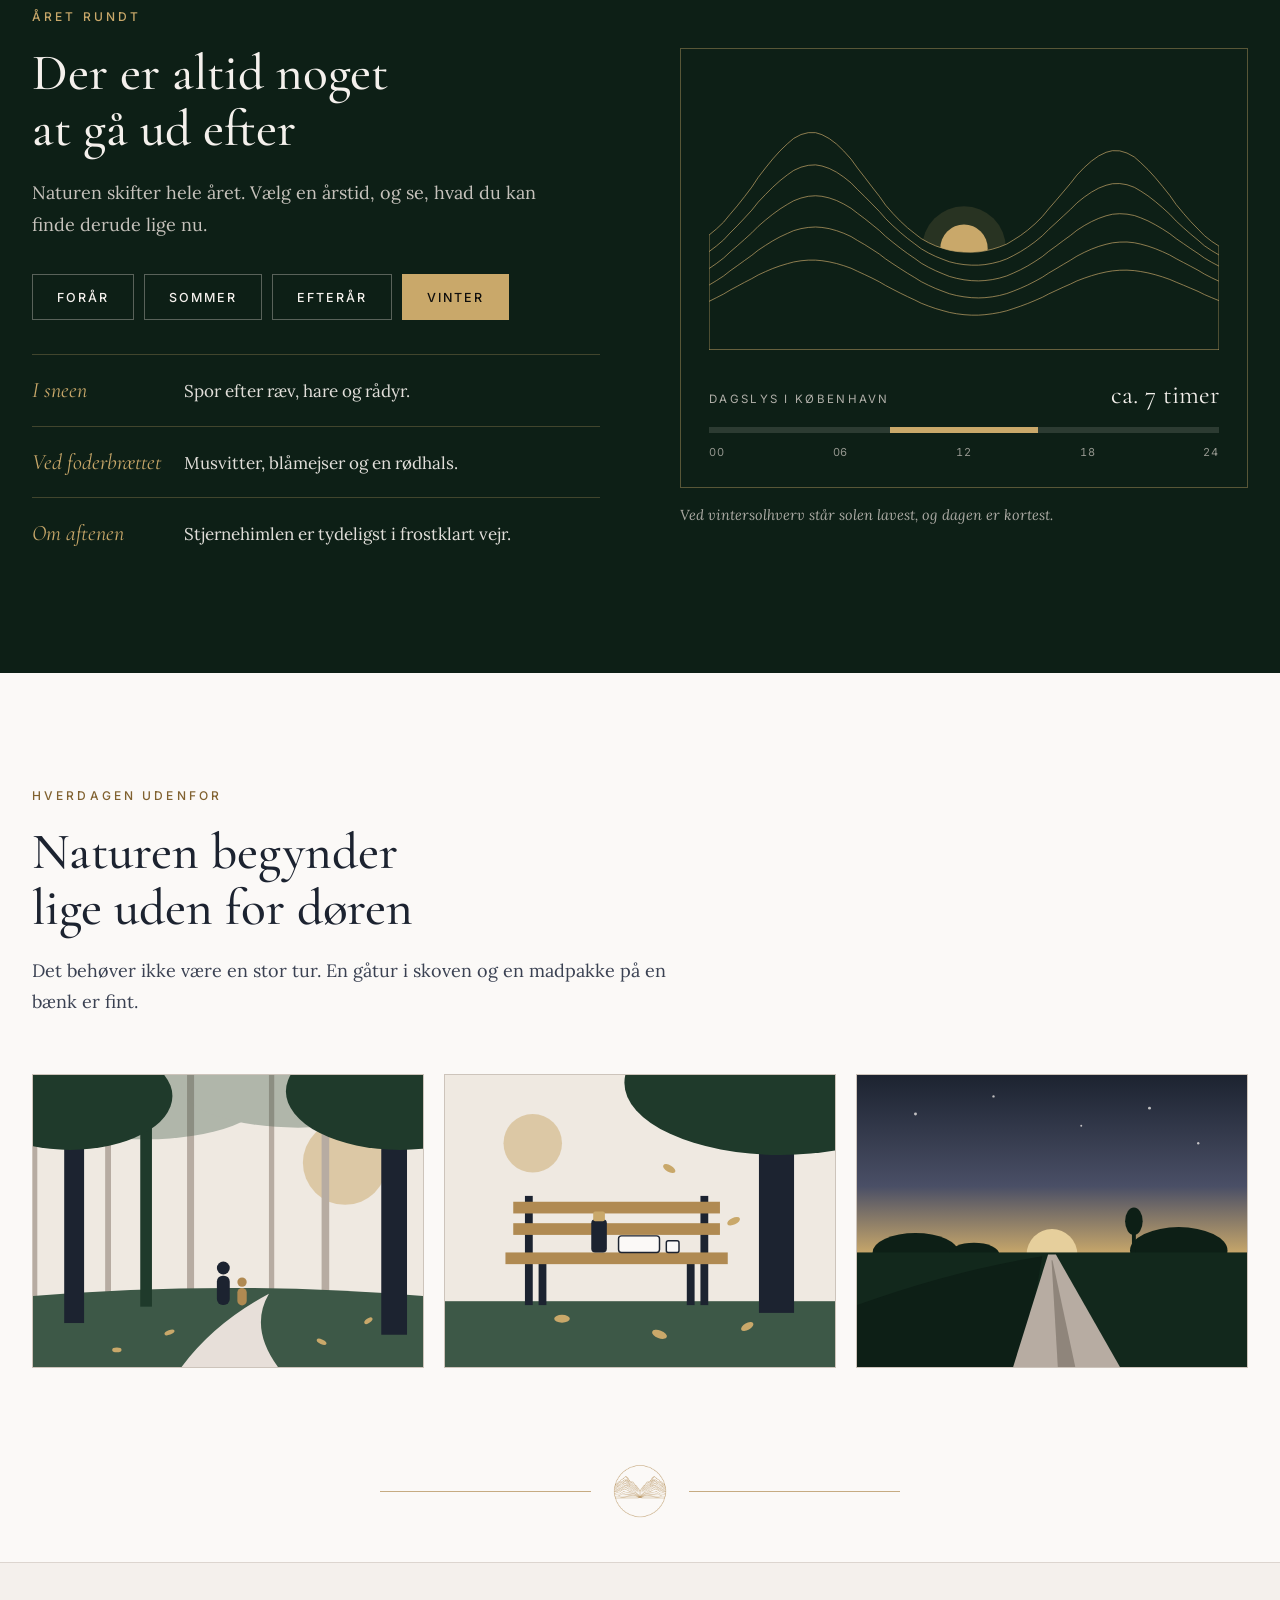
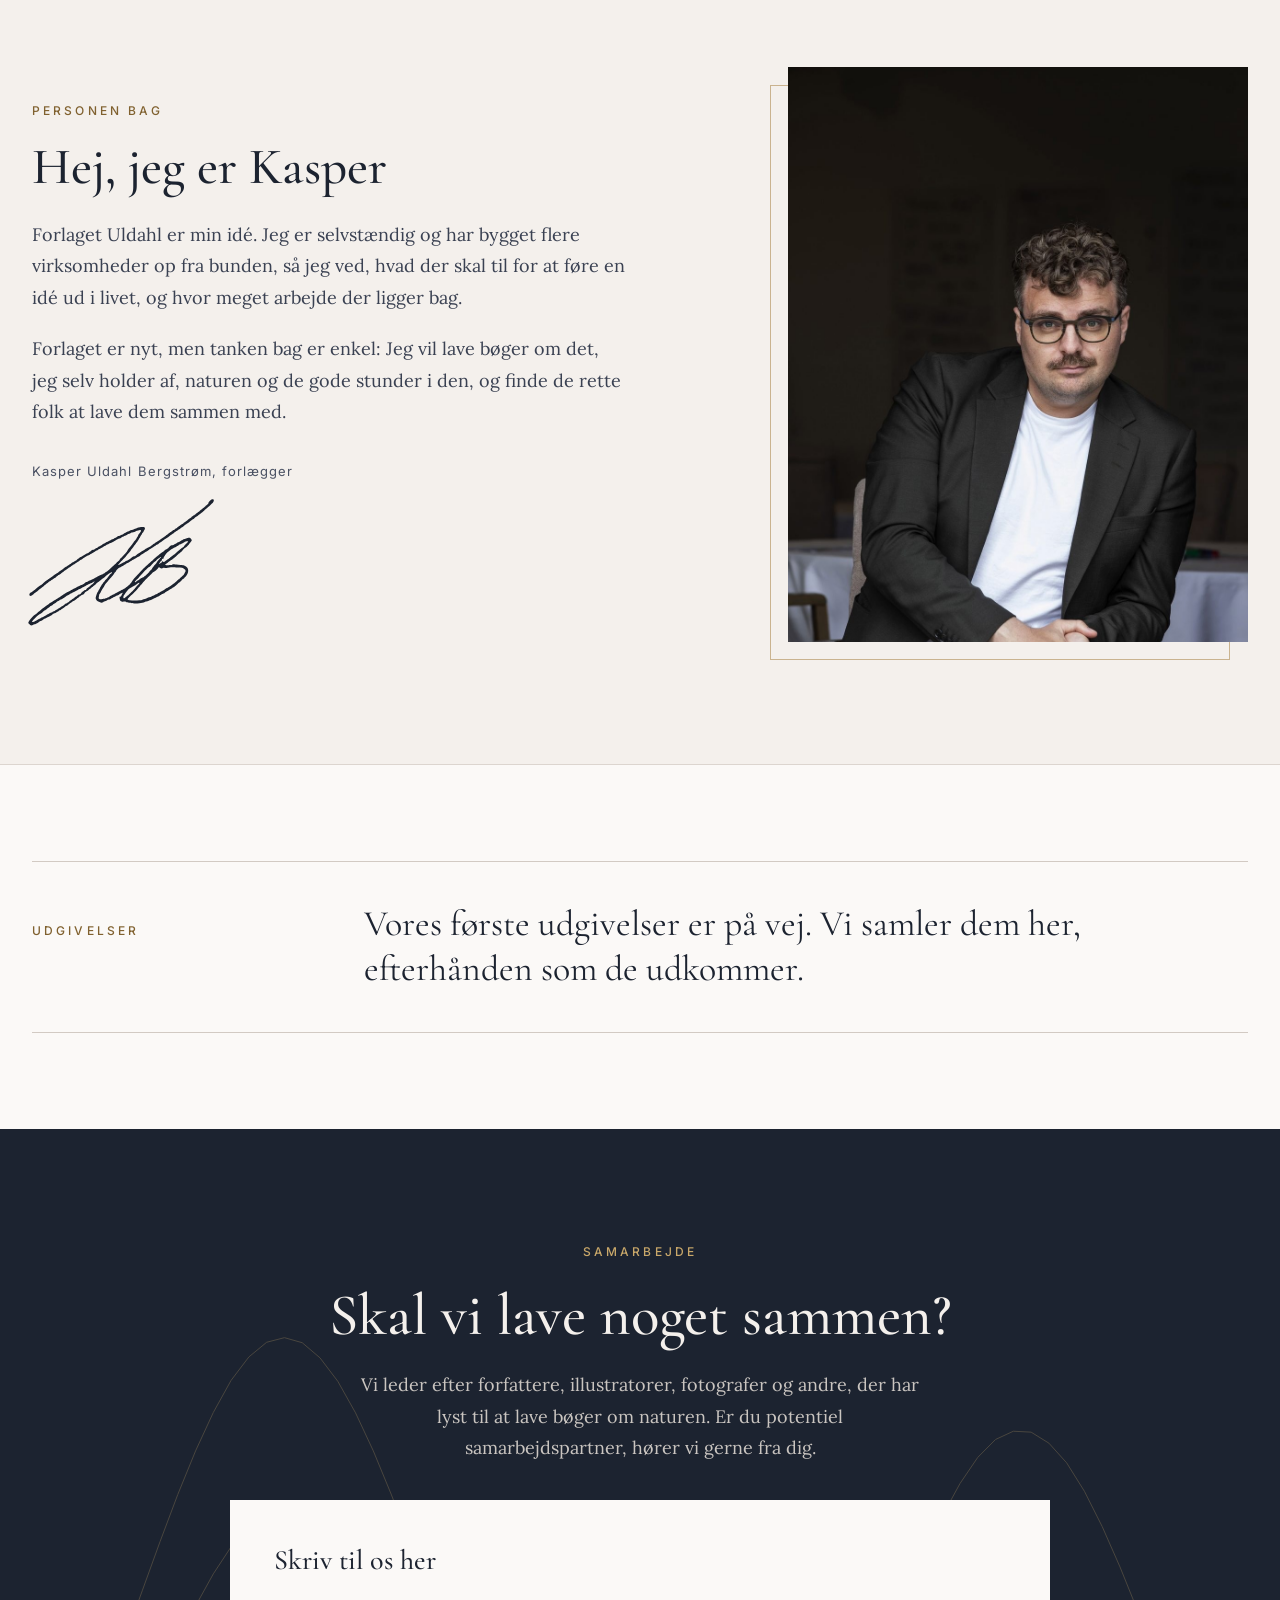
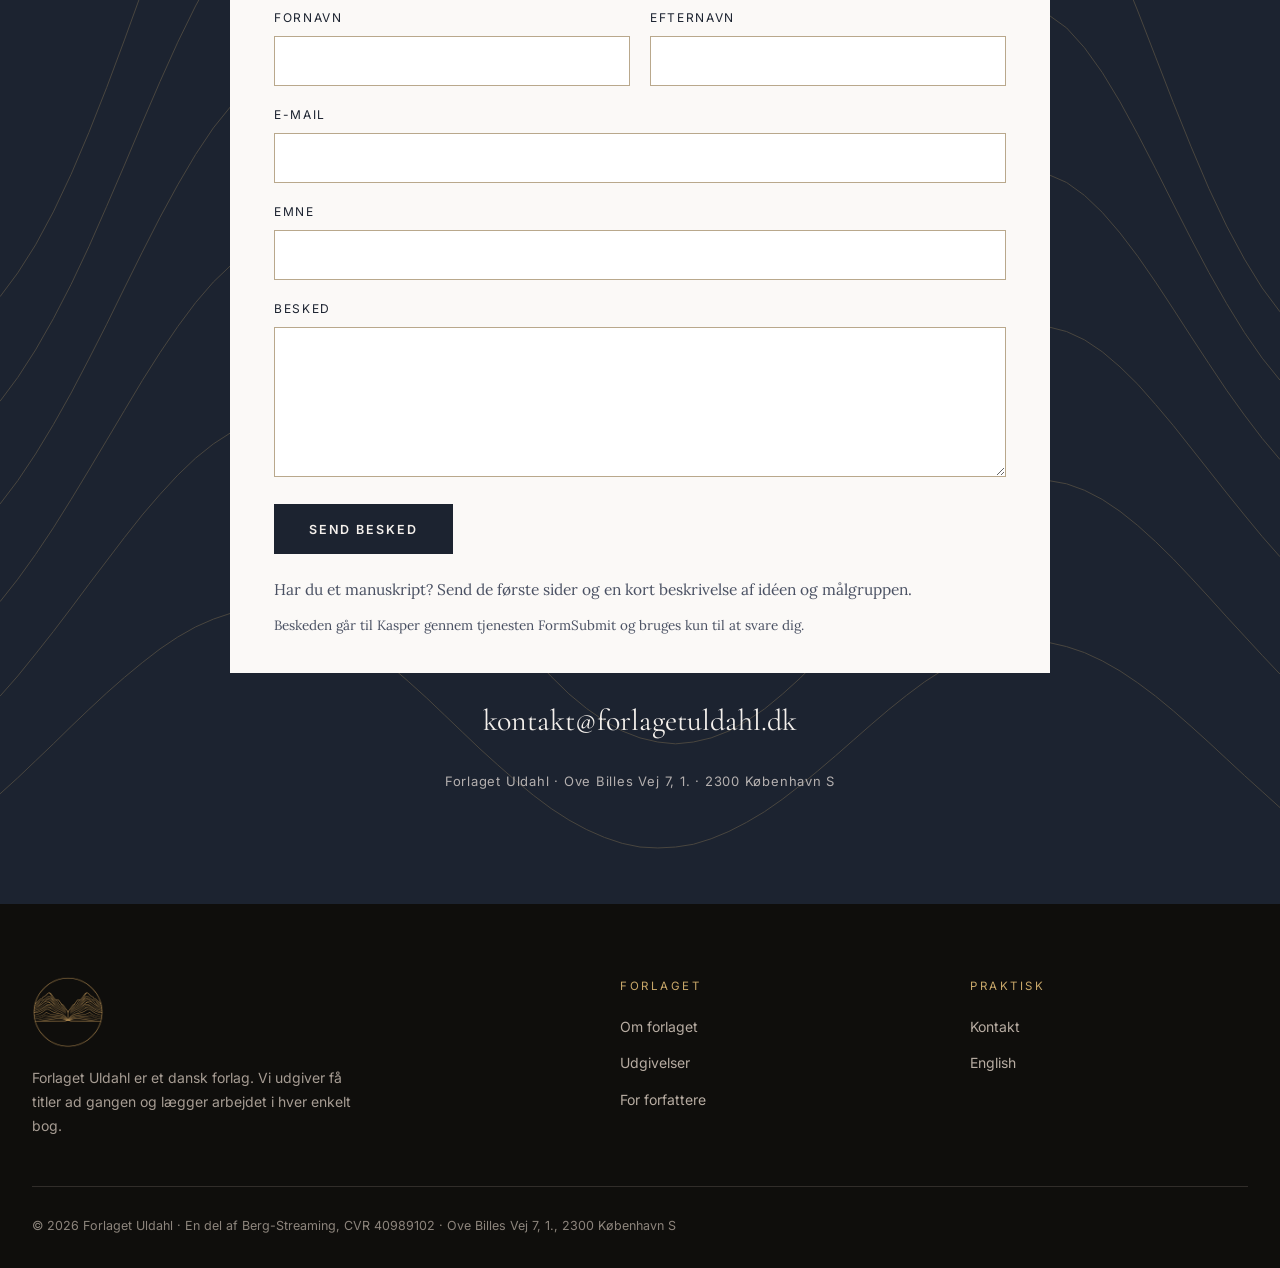
==== commit c5f836c7: "Skiller med logoet og teksten om Kasper før billedet Co-Authored-By: Claude Fable 5.2 <noreply@anthr" ====
--- a/index.html
+++ b/index.html
@@ -212,19 +212,12 @@
 </div>
 </section>
 
-<div aria-hidden="true" style="background: #FBF9F7; display: flex; flex-direction: column; align-items: center; gap: 0; padding: 0 32px">
-<svg viewBox="0 0 1440 64" preserveAspectRatio="none" style="display: block; width: min(100%, 560px); height: 64px"><g fill="none" stroke="#B08A52" stroke-width="1.2"><path d="M0 51.0 L20 50.9 L40 50.6 L60 50.2 L80 49.7 L100 48.9 L120 47.9 L140 46.7 L160 45.2 L180 43.5 L200 41.6 L220 39.4 L240 37.0 L260 34.5 L280 32.0 L300 29.4 L320 27.0 L340 24.7 L360 22.7 L380 21.1 L400 19.8 L420 19.1 L440 18.8 L460 19.0 L480 19.7 L500 20.8 L520 22.2 L540 24.0 L560 25.9 L580 28.0 L600 30.1 L620 32.0 L640 33.8 L660 35.4 L680 36.6 L700 37.5 L720 38.0 L740 38.0 L760 37.7 L780 37.0 L800 35.9 L820 34.5 L840 32.8 L860 31.1 L880 29.2 L900 27.5 L920 25.8 L940 24.5 L960 23.4 L980 22.8 L1000 22.7 L1020 23.0 L1040 23.8 L1060 25.1 L1080 26.7 L1100 28.7 L1120 31.0 L1140 33.4 L1160 35.8 L1180 38.3 L1200 40.6 L1220 42.8 L1240 44.8 L1260 46.5 L1280 48.0 L1300 49.2 L1320 50.2 L1340 51.0 L1360 51.5 L1380 51.9 L1400 52.2 L1420 52.3 L1440 52.3"></path><path d="M0 58.5 L20 58.4 L40 58.2 L60 57.8 L80 57.3 L100 56.7 L120 55.8 L140 54.8 L160 53.5 L180 52.1 L200 50.4 L220 48.6 L240 46.6 L260 44.6 L280 42.5 L300 40.3 L320 38.3 L340 36.5 L360 34.8 L380 33.4 L400 32.4 L420 31.7 L440 31.4 L460 31.5 L480 32.0 L500 32.8 L520 33.9 L540 35.3 L560 36.9 L580 38.5 L600 40.2 L620 41.8 L640 43.3 L660 44.6 L680 45.7 L700 46.5 L720 47.0 L740 47.2 L760 47.1 L780 46.7 L800 46.0 L820 45.1 L840 44.0 L860 42.8 L880 41.5 L900 40.2 L920 39.1 L940 38.1 L960 37.4 L980 37.0 L1000 36.8 L1020 37.1 L1040 37.7 L1060 38.6 L1080 39.8 L1100 41.3 L1120 42.9 L1140 44.6 L1160 46.4 L1180 48.1 L1200 49.7 L1220 51.2 L1240 52.6 L1260 53.8 L1280 54.7 L1300 55.5 L1320 56.1 L1340 56.6 L1360 56.9 L1380 57.0 L1400 57.1 L1420 57.1 L1440 57.0"></path><path d="M0 65.4 L20 65.3 L40 65.0 L60 64.6 L80 64.1 L100 63.5 L120 62.8 L140 61.9 L160 60.9 L180 59.7 L200 58.4 L220 57.0 L240 55.5 L260 53.9 L280 52.3 L300 50.8 L320 49.3 L340 47.9 L360 46.7 L380 45.7 L400 45.0 L420 44.5 L440 44.3 L460 44.4 L480 44.8 L500 45.5 L520 46.4 L540 47.4 L560 48.6 L580 49.9 L600 51.2 L620 52.4 L640 53.6 L660 54.7 L680 55.6 L700 56.3 L720 56.9 L740 57.2 L760 57.2 L780 57.1 L800 56.7 L820 56.2 L840 55.5 L860 54.7 L880 53.9 L900 53.0 L920 52.2 L940 51.5 L960 51.0 L980 50.6 L1000 50.5 L1020 50.5 L1040 50.8 L1060 51.4 L1080 52.1 L1100 52.9 L1120 53.9 L1140 54.9 L1160 56.0 L1180 57.0 L1200 58.0 L1220 58.9 L1240 59.7 L1260 60.3 L1280 60.9 L1300 61.3 L1320 61.6 L1340 61.9 L1360 62.0 L1380 62.1 L1400 62.1 L1420 62.1 L1440 62.1"></path></g></svg>
-<span style="display: block; width: 1px; height: 40px; background: #B08A52; opacity: .7"></span>
+<div aria-hidden="true" style="background: #FBF9F7; display: flex; justify-content: center; padding: 0 32px 44px">
+<div style="display: flex; align-items: center; gap: 22px; width: min(100%, 520px)"><span style="flex: 1; height: 1px; background: #B08A52; opacity: .7"></span><img src="assets/images/maerke.png" alt="" style="width: 54px; height: 54px; object-fit: contain"><span style="flex: 1; height: 1px; background: #B08A52; opacity: .7"></span></div>
 </div>
 
 <section id="personen-bag" style="background: #F4F0EC; border-top: 1px solid rgba(183,172,162,.4); border-bottom: 1px solid rgba(183,172,162,.4)">
 <div style="max-width: 1240px; margin: 0 auto; padding: 104px 32px; display: flex; flex-wrap: wrap; gap: 56px 88px; align-items: center">
-<div class="ramme" style="flex: 1 1 340px; min-width: 0; max-width: 460px; position: relative; padding: 0 0 18px 18px">
-<div aria-hidden="true" style="position: absolute; top: 18px; left: 0; right: 18px; bottom: 0; border: 1px solid rgba(176,138,82,.6)"></div>
-<div style="position: relative; overflow: hidden; aspect-ratio: 4 / 5">
-<img src="assets/images/kasper.jpg" alt="Kasper, grundlægger af Forlaget Uldahl" style="width: 100%; height: 100%; object-fit: cover; object-position: center 20%; display: block">
-</div>
-</div>
 <div style="flex: 1 1 420px; min-width: 0">
 <p style="margin: 0 0 18px; font-family: 'Inter', sans-serif; font-size: 12px; letter-spacing: .26em; text-transform: uppercase; color: #80612F; font-weight: 500">Personen bag</p>
 <h2 style="margin: 0 0 24px; font-family: 'Cormorant Garamond', Georgia, serif; font-weight: 500; font-size: clamp(34px, 4vw, 52px); line-height: 1.1; color: #1C2330">Hej, jeg er Kasper</h2>
@@ -232,6 +225,12 @@
 <p style="margin: 0 0 32px; max-width: 54ch; font-size: 18px; color: #3A4152">Forlaget er nyt, men tanken bag er enkel: Jeg vil lave bøger om det, jeg selv holder af, naturen og de gode stunder i den, og finde de rette folk at lave dem sammen med.</p>
 <p style="margin: 0; font-family: 'Inter', sans-serif; font-size: 13px; letter-spacing: .08em; color: #4A5163">Kasper Uldahl Bergstrøm, forlægger</p>
 <svg role="img" aria-label="Underskrift" viewBox="0 0 1241 853" style="display: block; width: 190px; height: auto; margin: 14px 0 0 -6px"><path fill="#1C2330" fill-rule="evenodd" d="M30 838C26 835 16 825 15 823C14 818 24 802 37 788C51 775 57 769 63 766C65 764 70 760 75 756C79 752 85 748 87 747C89 745 96 740 100 735C105 731 111 726 113 725C116 724 119 721 122 719C131 711 136 708 140 706C142 705 148 701 152 696C159 690 162 688 166 687C170 685 174 684 176 681C179 679 183 676 186 675C188 673 192 670 195 669C200 665 212 658 217 656C219 655 222 654 223 652C224 651 228 649 230 647C233 645 238 642 240 640C243 638 246 636 247 636C247 636 250 634 252 632C255 630 260 627 263 626C266 624 270 622 272 621C274 619 278 617 282 615C285 614 289 611 291 610C294 608 298 606 301 605C303 605 308 602 311 600C313 599 317 596 319 596C321 595 325 593 328 591C331 589 336 586 339 585C342 584 347 582 351 580C354 578 359 576 362 575C368 573 378 568 384 562C390 557 391 556 397 556C399 555 403 553 406 551C409 549 413 547 416 546C422 545 428 542 433 538C435 537 438 536 440 535C442 534 446 532 448 531C450 529 454 526 457 526C460 525 465 522 467 520C470 518 473 516 473 516C474 516 479 514 484 511C489 509 495 506 498 506C501 505 504 503 508 500C511 498 515 495 516 494C518 493 521 492 522 490C524 489 527 487 529 486C535 483 548 471 565 454C573 446 581 438 584 437C586 435 591 431 594 427C598 422 603 418 606 416C609 414 611 413 613 407C615 402 617 400 621 398C626 394 638 382 642 376C644 374 647 369 650 367C657 360 661 354 663 349C664 346 667 341 669 339C676 332 682 324 685 320C687 317 690 313 693 310C695 307 699 302 701 299C703 296 706 291 709 288C716 281 720 276 722 270C724 267 726 262 728 260C730 257 732 253 732 251C733 249 735 245 737 242C739 240 742 236 743 235C744 233 746 230 748 228C750 225 751 223 751 221C751 214 748 214 739 217C735 219 729 220 725 221C721 222 717 223 715 225C710 228 706 230 700 230C690 232 688 232 684 235C682 237 678 239 674 240C670 241 666 243 665 244C663 247 659 249 652 251C648 252 644 253 642 255C640 257 636 259 632 260C628 261 625 263 622 266C619 268 617 269 611 271C606 272 603 273 600 275C598 277 594 279 591 280C588 281 584 284 582 286C579 287 576 289 574 290C572 291 568 293 564 295C560 297 555 299 552 300C549 301 545 303 542 305C539 307 534 309 531 311C528 312 525 314 523 315C521 317 517 319 514 320C511 321 507 323 506 325C504 327 500 329 497 330C494 332 490 334 488 335C486 337 482 339 479 339C476 340 473 342 471 345C469 347 466 349 462 350C459 351 455 353 453 355C451 356 447 359 443 361C439 362 436 365 435 366C434 367 430 369 427 370C424 371 420 373 418 375C415 377 412 379 410 380C405 381 385 391 382 395C381 396 378 398 376 399C373 400 370 403 368 405C366 407 362 409 359 410C357 411 353 413 351 415C349 417 346 420 343 421C341 422 338 424 336 425C335 427 331 429 329 430C326 431 322 434 320 436C317 438 314 440 312 441C308 443 297 450 291 456C288 458 285 460 282 461C280 462 277 464 276 466C275 467 272 469 269 470C267 471 263 474 261 475C259 477 256 480 254 480C253 481 250 483 248 485C247 487 243 489 241 490C239 492 236 494 235 495C234 496 231 498 229 499C227 500 224 503 222 505C220 506 216 509 213 510C211 511 208 513 207 515C207 516 203 518 200 520C198 522 195 524 194 525C193 526 190 528 187 529C184 530 180 533 178 535C175 537 172 540 170 540C168 541 165 543 163 545C161 546 158 549 156 550C153 551 150 553 148 556C146 558 143 560 141 561C139 562 137 564 136 565C134 566 132 568 130 570C127 571 125 574 123 575C120 579 108 588 98 596C90 601 82 608 76 614C74 616 70 619 67 621C56 629 52 632 49 635C44 640 32 646 28 646C24 646 22 643 22 637C22 631 25 628 31 624C34 623 38 621 40 619C51 611 56 607 58 606C60 605 63 602 65 600C78 588 90 578 95 576C97 575 101 572 103 571C105 569 108 567 110 566C111 565 116 560 121 556C126 552 132 547 134 546C137 544 140 542 142 541C143 539 146 537 148 536C150 535 153 533 154 531C156 529 160 527 162 525C165 524 169 521 172 519C179 512 188 506 199 499C209 494 211 492 222 483C225 481 230 478 232 476C235 475 239 472 242 470C244 468 246 466 247 466C248 466 250 464 253 461C257 458 260 456 261 456C261 456 264 454 267 452C269 449 274 446 277 445C280 444 284 442 286 440C287 438 289 437 290 437C291 437 293 435 296 432C300 429 303 427 307 426C309 425 312 423 314 421C316 420 320 417 323 416C327 415 329 413 331 411C333 409 336 406 337 405C339 405 342 402 344 401C346 399 352 395 357 392C362 389 369 385 372 383C375 381 380 379 383 377C386 376 391 373 393 371C396 368 399 367 402 367C404 366 407 365 409 364C410 362 414 360 416 358C418 357 422 354 424 352C429 348 433 346 438 345C442 345 444 344 448 341C450 339 454 336 457 335C460 335 464 332 466 331C468 329 471 326 473 325C475 324 479 322 481 321C484 319 488 317 490 316C493 315 497 313 499 311C501 309 505 307 507 306C510 305 514 303 516 301C519 299 522 297 522 297C526 297 532 294 535 291C537 290 541 287 544 286C547 285 552 283 554 281C557 278 561 277 565 276C569 275 571 274 574 272C577 268 580 266 586 266C589 265 592 264 594 262C599 257 600 256 606 255C611 255 614 254 617 250C619 248 622 247 626 246C629 245 634 243 636 241C638 239 642 236 645 235C648 234 653 232 655 230C658 228 662 227 666 226C670 225 674 224 677 221C680 219 684 217 690 216C695 214 702 212 705 210C709 208 715 205 719 205C723 204 729 202 732 200C742 195 771 194 775 199C778 203 778 209 773 215C771 218 769 222 768 225C767 227 764 231 762 234C760 236 758 240 757 241C757 243 755 246 753 249C751 251 748 256 747 258C746 261 744 265 742 268C740 270 737 274 737 276C736 278 734 282 732 284C730 286 728 289 727 292C726 294 724 297 722 298C721 299 718 302 717 305C715 307 713 311 712 312C710 313 708 316 706 319C704 324 700 329 692 338C689 340 686 345 684 349C682 352 677 359 674 363C667 370 660 379 651 390C648 393 642 400 636 405C631 411 626 417 625 417C624 418 620 422 616 426C608 434 602 441 602 443C602 445 610 443 614 440C616 439 620 437 623 435C626 434 630 432 632 430C634 429 637 427 640 426C642 425 646 423 648 421C650 419 654 417 658 416C661 415 665 413 667 411C669 410 673 408 676 406C681 404 685 401 695 392C698 389 701 388 706 387C713 385 713 385 719 380C723 377 734 369 739 366C741 366 744 363 747 361C749 359 754 356 757 354C765 351 774 345 778 341C780 339 784 337 787 336C789 336 793 333 795 332C797 330 801 327 804 326C808 325 812 322 814 321C816 319 818 317 819 317C820 317 822 315 825 313C828 310 832 307 835 306C838 305 842 303 843 301C845 299 848 297 850 296C856 293 870 283 873 281C874 280 877 278 879 276C881 275 885 273 886 271C887 270 891 268 894 266C898 265 901 263 902 262C903 261 905 259 907 257C910 256 913 253 914 251C916 249 919 247 922 246C925 244 929 241 931 239C938 233 946 227 948 227C948 227 951 225 955 222C958 219 962 217 963 216C965 216 968 214 971 212C973 209 977 206 979 206C981 205 985 202 988 199C990 197 996 192 1001 189C1006 186 1011 183 1012 181C1013 180 1017 178 1020 176C1024 175 1027 172 1028 171C1030 170 1032 168 1033 167C1035 166 1038 164 1041 162C1043 159 1047 156 1050 155C1052 154 1054 152 1054 152C1055 151 1057 149 1059 147C1062 146 1066 143 1068 141C1070 139 1074 136 1076 135C1078 134 1081 132 1081 130C1082 129 1085 127 1088 126C1090 125 1094 122 1096 120C1098 119 1100 117 1101 117C1101 117 1105 115 1108 111C1122 100 1124 98 1128 96C1130 95 1133 93 1134 91C1135 89 1139 87 1141 85C1144 84 1148 81 1150 79C1152 77 1158 72 1162 69C1166 66 1170 61 1172 60C1173 58 1175 57 1176 56C1177 55 1181 52 1185 49C1192 43 1192 42 1192 38C1192 35 1193 33 1195 32C1196 30 1200 27 1203 23C1210 17 1213 15 1219 15C1227 15 1230 24 1223 32C1222 35 1219 38 1217 41C1213 45 1191 66 1185 70C1183 71 1178 75 1175 79C1171 82 1166 87 1163 89C1160 91 1157 93 1157 94C1155 96 1131 115 1114 128C1112 129 1107 133 1103 136C1100 139 1096 142 1095 143C1090 144 1079 153 1065 165C1063 167 1059 170 1056 171C1054 172 1050 174 1048 176C1046 178 1043 180 1042 180C1042 180 1039 182 1036 184C1030 190 1020 197 1016 199C1014 200 1011 203 1008 205C1006 207 1003 210 1001 210C999 211 996 213 995 214C993 216 990 218 987 220C976 226 972 229 967 234C964 237 960 240 958 240C956 241 952 244 949 246C947 248 944 250 943 250C943 250 940 252 938 254C934 258 923 266 917 269C914 270 911 273 908 275C906 277 902 280 900 281C898 282 896 284 895 284C894 285 892 287 889 289C887 290 883 293 881 294C879 296 876 298 873 299C871 300 868 303 866 305C864 308 861 309 858 310C855 311 851 313 849 315C847 317 844 319 842 320C840 321 838 323 836 324C835 325 831 328 827 330C823 332 820 334 819 335C818 336 815 338 812 340C808 342 805 343 804 344C804 345 789 355 780 360C777 362 773 365 772 366C770 367 767 369 764 371C755 376 748 380 743 385C740 387 736 389 734 390C731 391 715 400 708 405C705 407 701 409 699 410C697 411 693 413 691 415C689 417 685 419 682 420C680 422 676 424 675 425C673 428 670 429 663 431C661 432 658 433 656 435C650 440 637 448 632 450C629 451 625 453 622 455C620 457 615 460 612 461C605 464 591 477 588 484C587 487 585 490 582 492C580 494 577 497 576 500C575 502 572 507 567 512C563 516 558 521 557 524C555 526 553 528 552 529C551 530 548 533 546 536C545 539 543 541 542 541C542 541 540 543 538 545C535 550 530 557 523 564C519 569 515 575 509 586C507 589 504 594 503 596C501 598 498 602 497 604C496 607 494 611 492 612C491 614 489 619 488 622C486 625 484 630 482 632C480 634 479 635 479 635C479 635 478 640 477 646C474 660 474 662 477 665C480 668 488 669 494 668C496 667 503 666 509 665C517 664 521 662 523 661C525 660 529 658 533 656C537 655 542 653 544 651C546 649 550 646 553 645C556 645 560 642 563 640C567 637 572 635 576 635C577 635 579 633 581 631C584 628 587 627 592 625C596 624 600 622 601 621C602 620 605 617 609 616C612 614 617 612 619 610C621 608 626 606 630 605C633 604 638 601 640 600C643 598 647 595 649 594C657 589 661 586 677 572C680 569 683 565 684 562C686 560 688 558 688 558C689 557 691 554 693 551C696 544 705 533 714 524C716 522 720 518 722 516C723 513 733 503 743 493C753 483 762 473 764 471C765 469 766 467 767 467C768 467 770 465 773 462C784 451 820 418 824 416C826 415 830 412 832 408C835 405 839 401 841 400C844 398 849 394 852 391C855 388 859 385 860 384C863 382 871 376 876 371C882 366 893 358 897 356C899 355 902 353 903 351C904 349 908 347 910 345C913 344 916 342 918 341C919 339 923 337 926 336C929 334 932 332 932 330C934 326 944 317 947 316C949 315 953 315 956 315C961 315 965 313 970 309C972 308 975 307 977 306C979 305 983 303 985 301C987 298 991 297 994 296C997 295 1002 292 1005 290C1008 288 1011 286 1013 286C1014 285 1019 283 1022 281C1026 278 1031 276 1036 275C1039 274 1044 272 1046 271C1053 267 1068 265 1073 268C1075 269 1083 281 1083 283C1083 285 1075 297 1072 299C1071 299 1069 302 1068 304C1065 311 1051 325 1043 330C1034 335 1029 340 1026 345C1024 348 1020 353 1017 356C1013 358 1009 362 1007 364C1005 366 1002 368 1000 369C997 371 990 378 984 384C979 389 967 399 963 401C961 402 959 404 957 406C955 408 951 411 948 412C943 415 937 420 930 425C925 430 914 438 911 440C910 441 909 442 909 443C910 446 921 447 931 445C934 444 940 444 944 444C951 444 952 444 955 442C959 439 962 438 968 440C974 442 987 443 1010 444C1035 446 1034 446 1047 456C1056 464 1057 466 1059 476C1061 491 1055 507 1042 521C1039 523 1035 527 1034 529C1033 531 1030 533 1028 534C1026 535 1020 540 1016 545C1011 550 1004 556 1001 558C998 560 991 566 986 571C973 583 966 589 963 590C961 591 958 593 956 595C953 597 950 599 948 600C946 600 944 602 942 602C940 603 938 604 937 606C937 607 933 609 930 611C927 612 923 615 920 616C918 618 915 620 913 621C911 622 909 624 907 625C906 626 902 629 898 631C894 632 889 635 888 636C886 638 882 639 880 640C878 641 874 643 872 645C870 647 866 649 863 650C856 652 852 654 850 656C849 657 846 659 842 660C838 661 832 664 829 666C826 668 820 670 816 672C812 673 807 675 804 676C802 678 796 680 791 681C786 682 779 684 776 686C772 688 765 690 760 690C755 691 747 693 741 694C722 697 697 696 688 693C687 692 681 691 675 691C660 690 659 689 653 685C647 682 639 681 634 684C630 686 628 685 622 681C615 677 614 675 612 664C610 652 610 653 615 652C621 650 622 649 623 644C624 642 626 638 627 635C633 627 632 623 627 627C625 628 622 630 619 631C616 632 612 634 611 635C608 638 602 642 597 643C595 643 591 644 589 646C587 647 583 649 580 651C576 652 572 654 571 655C570 657 566 659 562 660C559 662 554 664 552 666C549 668 545 670 541 670C536 671 533 673 530 675C527 677 523 679 521 680C512 682 510 683 506 686C502 689 498 690 491 690C484 689 467 682 464 678C460 675 455 665 455 661C455 655 464 627 468 621C470 618 473 614 473 612C474 610 476 606 478 604C480 602 482 598 483 595C484 593 486 589 487 587C489 585 491 581 492 578C493 576 496 571 499 568C502 565 504 562 504 562C504 561 506 559 508 556C511 553 514 549 515 547C516 545 520 540 524 537C527 534 531 529 533 527C534 525 537 521 538 520C540 519 542 516 543 514C544 512 549 507 554 502C563 494 563 492 560 491C557 491 554 492 547 497C544 500 537 505 532 508C526 512 519 518 515 522C511 525 507 529 504 530C502 531 496 536 491 541C486 545 482 549 481 549C480 549 478 551 475 554C472 556 467 559 465 560C462 562 460 563 458 566C457 568 452 573 447 577C442 581 438 584 438 585C438 585 436 587 433 588C430 590 427 593 425 594C424 596 421 598 419 599C417 600 414 602 412 604C411 606 407 608 405 610C402 611 398 614 396 616C393 618 390 621 388 621C386 622 384 625 382 628C376 635 373 638 367 639C363 641 360 642 357 645C355 647 353 649 352 649C351 649 349 651 346 653C344 656 340 659 338 659C336 660 333 662 332 664C324 671 314 678 310 680C308 681 304 683 302 684C301 686 297 688 295 689C292 690 289 693 287 694C286 696 283 699 281 699C279 700 276 703 274 705C271 707 268 709 266 710C262 711 256 715 247 724C244 726 240 729 237 730C235 731 231 733 230 735C228 737 225 739 222 740C219 740 215 743 214 744C212 746 208 748 205 749C202 751 198 753 197 755C195 757 191 759 187 760C183 761 179 763 177 765C176 766 172 768 169 770C166 772 162 774 160 775C158 777 154 779 151 780C148 781 143 784 141 786C139 787 135 789 133 790C127 792 124 793 120 796C110 804 103 809 96 810C91 811 89 812 87 815C85 816 81 819 78 821C75 822 70 825 68 826C66 828 60 830 56 831C52 832 47 834 45 836C41 839 34 840 30 838ZM51 815C54 814 58 812 61 810C63 809 66 807 68 806C74 804 78 802 81 799C83 798 86 797 88 796C90 795 94 793 97 791C100 788 103 787 106 786C111 786 112 785 116 781C118 779 121 777 125 775C128 774 132 772 134 770C136 769 140 767 143 766C145 765 149 763 151 761C156 757 158 756 163 756C168 755 170 754 174 750C175 749 179 747 182 746C186 745 190 743 191 741C193 739 197 737 199 736C202 736 205 733 207 731C210 728 212 727 216 726C219 725 222 724 224 722C225 720 229 718 232 716C239 713 245 709 252 702C255 698 258 697 262 696C265 695 269 693 270 691C271 690 275 688 277 687C279 685 283 683 284 681C285 679 288 677 290 676C293 675 295 673 296 672C298 670 302 667 315 659C317 657 320 655 323 652C326 650 330 647 332 646C334 645 337 643 338 642C339 640 343 638 346 637C351 636 353 635 360 628C364 623 369 619 371 618C372 617 375 614 378 613C380 610 383 609 385 608C390 607 392 606 394 602C395 600 397 597 399 596C405 593 417 584 422 578C425 575 430 571 433 570C435 568 439 565 440 563C441 562 443 559 445 557C451 551 448 550 440 555C437 557 432 560 429 561C426 561 421 563 419 565C416 567 411 569 408 570C405 572 401 574 399 575C397 576 394 578 391 579C388 581 384 583 381 585C379 587 375 590 371 590C368 591 364 594 361 596C358 597 353 600 350 601C347 602 342 604 340 605C337 607 333 609 331 610C328 611 324 614 322 615C319 617 315 620 312 620C309 621 304 624 302 625C300 627 296 629 293 630C291 631 287 633 285 635C282 638 279 640 274 641C269 643 265 645 253 654C250 657 245 660 242 661C240 663 237 665 236 666C235 667 231 669 228 670C225 671 221 673 219 675C217 677 213 679 211 680C208 681 205 683 202 685C200 687 196 690 195 691C189 693 178 701 174 705C171 707 167 709 165 711C162 712 158 714 157 715C156 717 152 719 150 721C147 722 141 727 136 731C132 735 126 739 124 740C121 741 116 745 111 749C107 754 102 758 100 759C97 760 93 763 90 765C88 767 85 769 84 769C83 769 80 771 77 774C35 815 32 819 51 815ZM740 675C752 674 754 674 760 671C764 669 771 667 777 666C784 664 788 663 792 660C796 658 800 656 805 655C811 654 814 653 817 651C819 649 824 647 829 645C833 644 838 642 840 640C843 638 847 636 850 636C853 635 858 633 860 631C862 629 866 627 868 626C871 625 875 623 877 621C880 619 884 617 886 616C888 615 892 613 894 611C897 609 901 606 903 605C906 604 910 602 912 600C914 598 918 596 921 595C924 593 928 591 929 589C930 588 934 585 938 584C941 582 946 579 950 576C954 574 959 570 963 567C971 562 976 557 987 547C992 542 997 538 997 538C998 538 1001 535 1004 532C1007 529 1014 523 1018 519C1023 515 1027 510 1029 509C1030 508 1032 504 1034 501C1036 497 1038 492 1040 490C1042 486 1042 485 1042 481C1041 475 1040 474 1034 470C1024 463 1018 462 996 461C984 461 973 460 969 459C957 457 932 459 917 463C912 464 910 464 906 463C901 462 900 462 895 464C887 468 883 468 872 461C868 458 866 459 863 464C860 470 841 487 836 489C833 490 828 494 822 500C817 505 807 515 800 521C793 527 787 534 785 536C784 537 780 541 776 545C773 548 769 553 768 554C766 556 764 559 763 560C761 561 759 564 758 566C757 568 755 571 753 572C750 573 748 576 746 579C745 582 741 587 737 590C734 594 730 598 728 601C727 603 722 609 718 613C713 617 709 622 708 622C707 623 705 625 704 627C702 628 694 636 685 644C677 653 669 660 668 662C665 664 663 668 664 670C666 675 703 678 740 675ZM645 659C648 657 653 653 655 651C658 648 662 645 664 644C671 639 708 602 711 597C713 595 716 590 719 588C721 585 726 580 729 577C732 574 736 569 738 567C746 558 737 557 727 566C724 569 721 571 721 571C720 571 718 572 716 574C714 575 710 578 706 580C703 581 700 584 698 585C697 586 694 588 691 590C688 591 684 593 682 595C680 596 677 598 674 599C670 601 668 603 667 606C666 608 663 612 660 614C652 624 649 628 647 632C647 634 644 637 642 639C639 643 637 646 636 653C635 663 637 664 645 659ZM717 555C718 554 721 552 722 550C723 549 727 547 730 546C732 544 735 543 736 542C737 541 740 539 742 537C745 536 749 533 751 531C754 530 758 527 761 526C765 525 769 523 771 521C772 519 775 517 777 516C779 515 782 513 783 511C784 510 789 505 794 501C798 497 802 492 804 491C805 489 809 484 814 479C818 475 822 469 823 468C824 466 826 463 828 461C830 460 832 456 833 454C835 451 839 446 844 441C849 436 852 432 853 430C854 426 860 418 869 409C871 407 874 403 874 402C875 400 877 398 879 397C881 396 882 394 882 393C881 390 878 391 876 394C875 396 872 398 870 399C865 401 851 413 850 416C849 416 847 418 845 420C842 421 839 424 836 427C834 429 831 431 830 433C829 434 823 439 818 445C812 451 806 457 804 458C795 464 787 472 762 498C754 507 744 516 742 519C739 522 736 525 736 527C735 528 731 533 727 536C711 551 705 561 717 555ZM876 434C878 433 880 431 882 430C885 429 886 428 887 424C888 418 889 418 893 422C896 424 898 425 899 425C901 425 910 419 920 411C922 410 925 408 927 407C929 406 932 403 935 400C938 398 940 396 941 396C941 396 944 394 948 391C954 386 959 381 965 378C967 376 970 374 972 372C975 370 978 367 979 366C981 365 985 361 988 358C992 354 996 351 998 349C1000 348 1004 345 1007 342C1015 335 1020 331 1025 328C1027 327 1031 324 1032 321C1034 319 1041 311 1048 304C1059 292 1061 289 1057 289C1051 288 1039 291 1034 295C1030 298 1007 310 1003 311C1001 311 998 313 997 315C995 316 991 319 988 320C985 322 981 324 979 326C977 327 974 329 971 330C968 331 964 333 962 335C960 336 957 338 954 340C951 341 947 343 945 345C943 346 939 349 937 351C930 355 917 367 915 371C914 373 912 375 912 376C911 377 909 379 908 381C907 384 904 387 903 389C900 392 899 394 899 398C898 403 897 404 893 404C890 404 888 407 887 412C886 417 886 418 881 420C879 421 877 422 876 425C876 427 874 430 872 431C870 433 869 437 872 437C873 437 875 436 876 434Z"></path></svg>
+</div>
+<div class="ramme" style="flex: 1 1 340px; min-width: 0; max-width: 460px; position: relative; padding: 0 0 18px 18px">
+<div aria-hidden="true" style="position: absolute; top: 18px; left: 0; right: 18px; bottom: 0; border: 1px solid rgba(176,138,82,.6)"></div>
+<div style="position: relative; overflow: hidden; aspect-ratio: 4 / 5">
+<img src="assets/images/kasper.jpg" alt="Kasper, grundlægger af Forlaget Uldahl" style="width: 100%; height: 100%; object-fit: cover; object-position: center 20%; display: block">
+</div>
 </div>
 </div>
 </section>
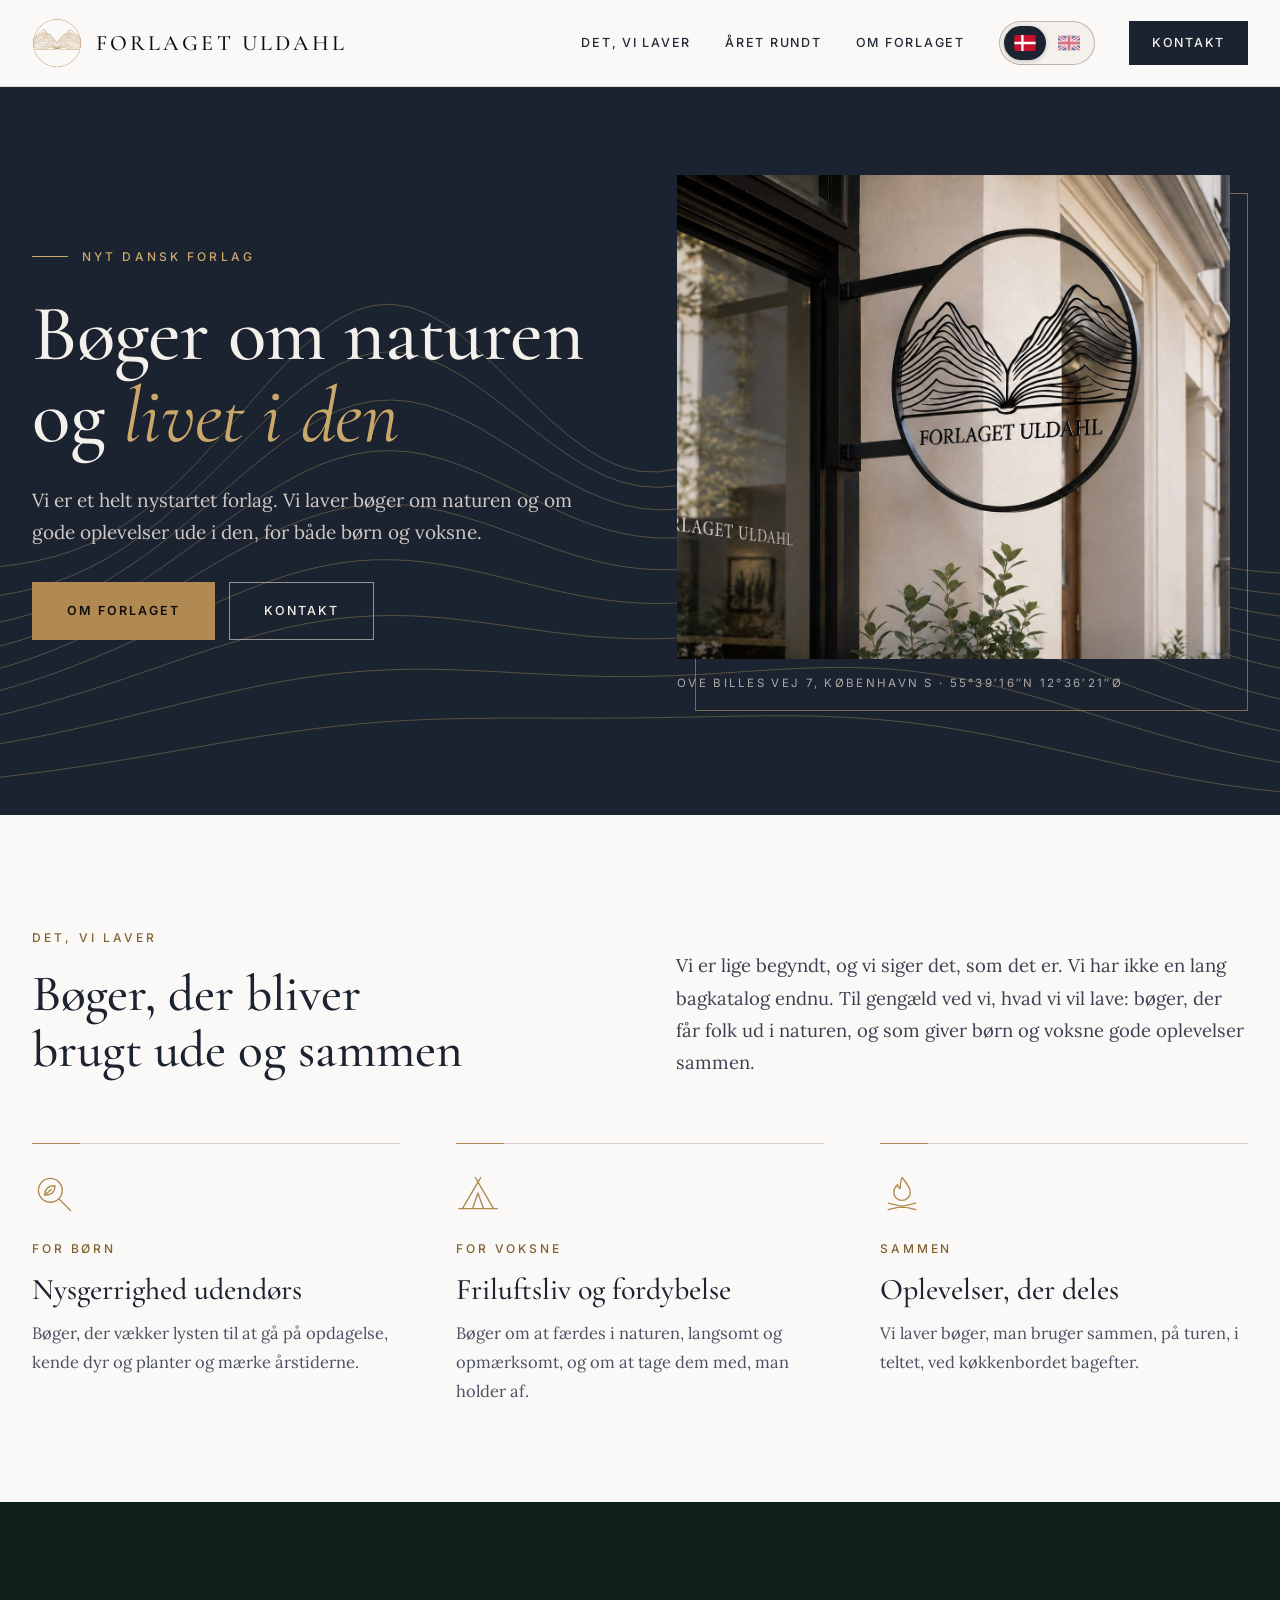
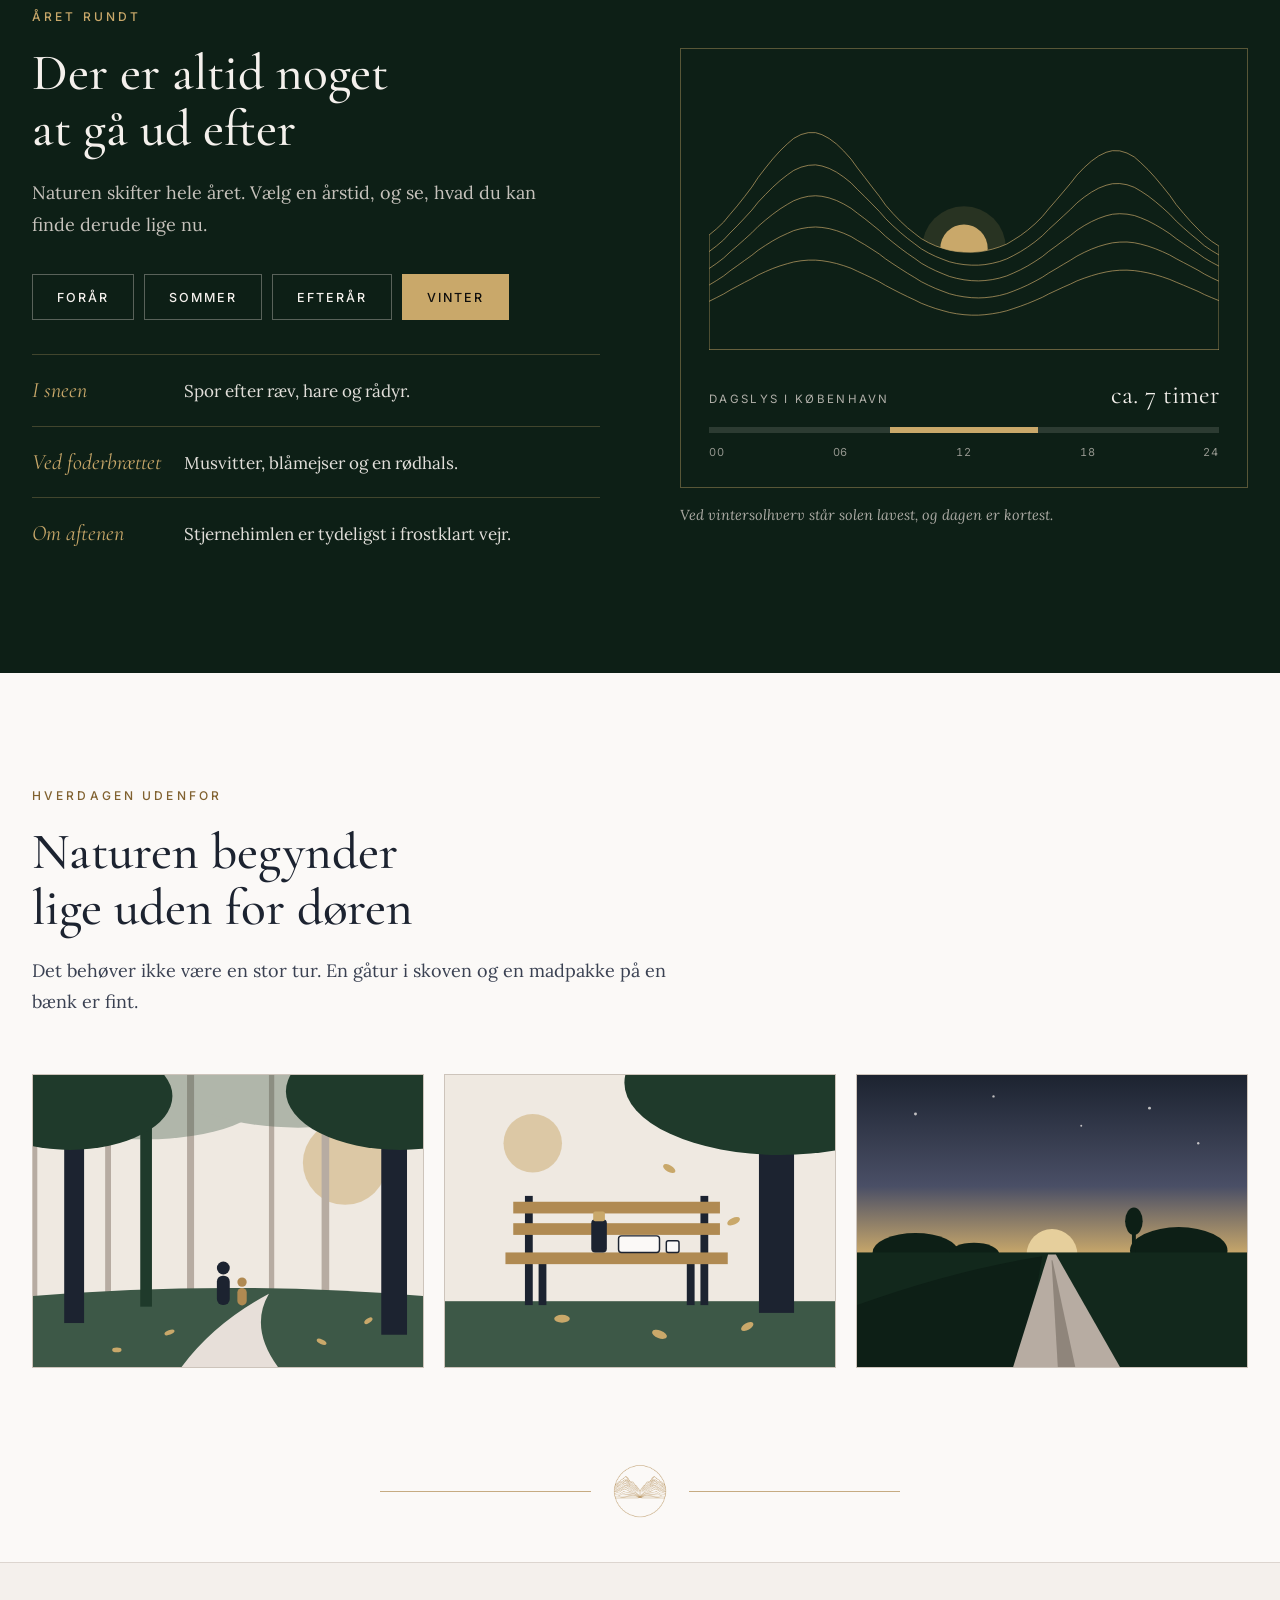
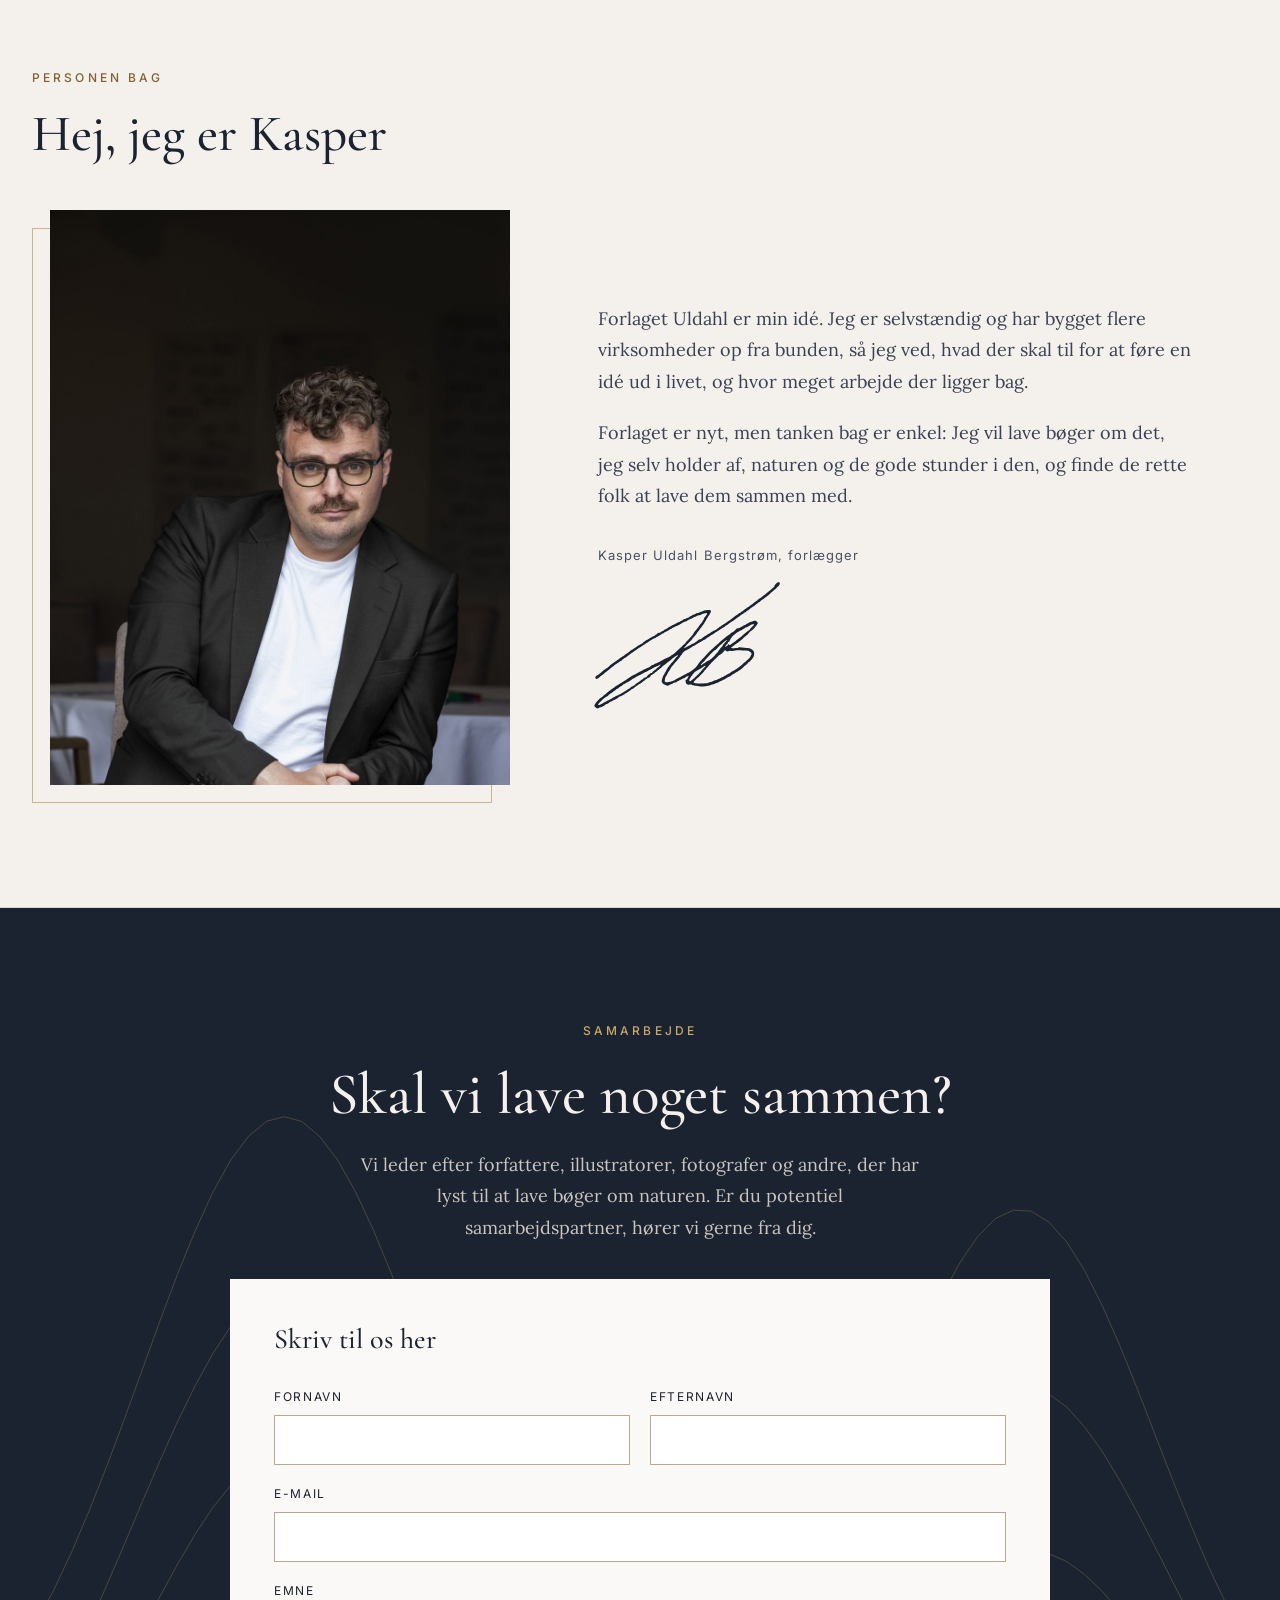
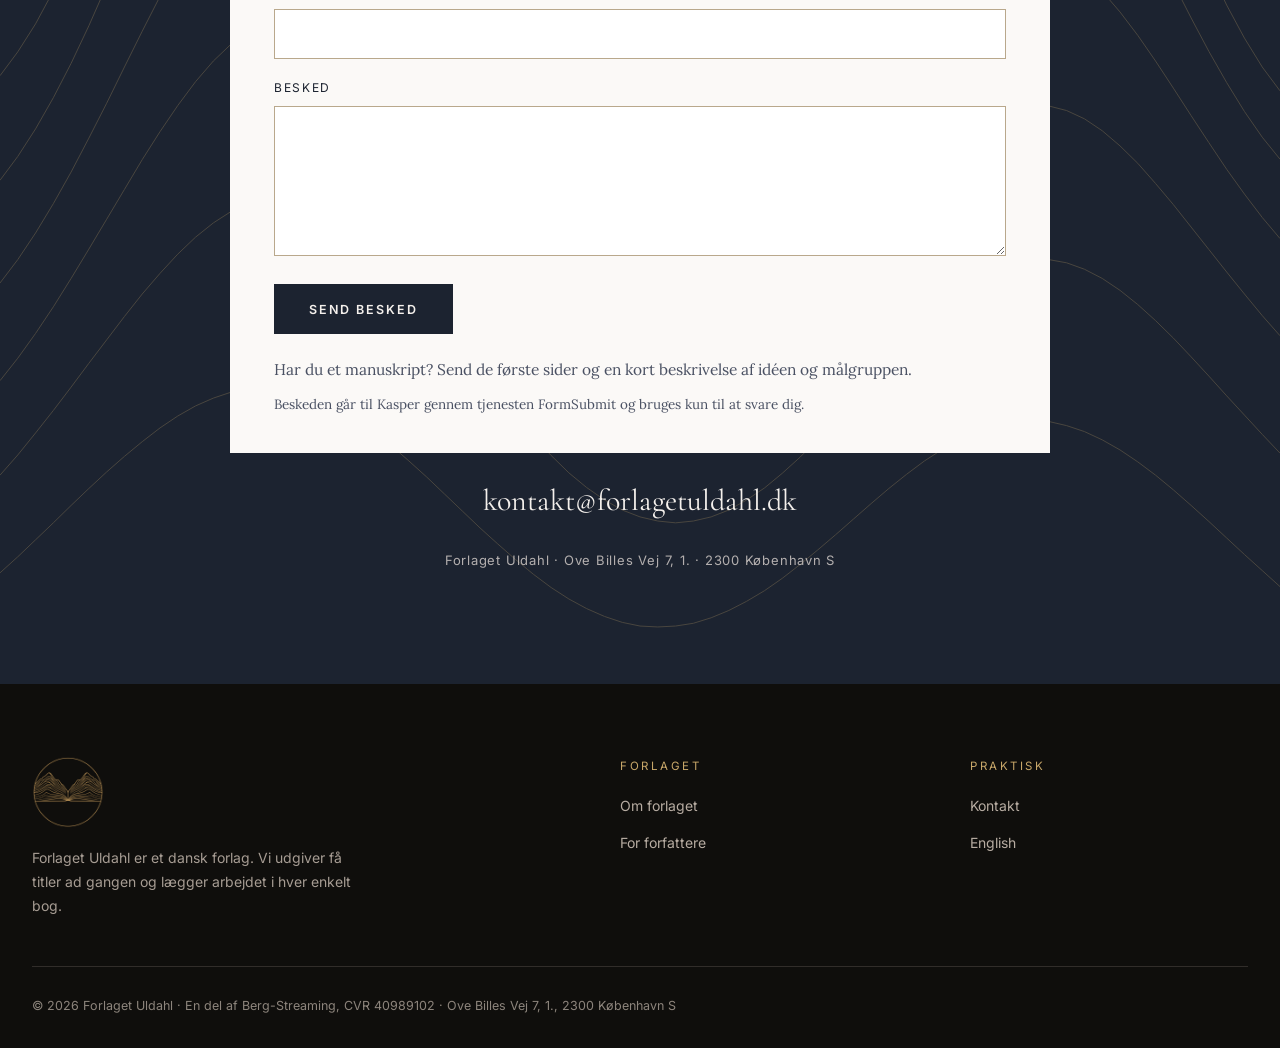
==== commit 876a3ff8: "Fjern afsnittet om udgivelser og sæt overskrift, billede, tekst i afsnittet om Kasper Co-Authored-By" ====
--- a/index.html
+++ b/index.html
@@ -217,28 +217,25 @@
 </div>
 
 <section id="personen-bag" style="background: #F4F0EC; border-top: 1px solid rgba(183,172,162,.4); border-bottom: 1px solid rgba(183,172,162,.4)">
-<div style="max-width: 1240px; margin: 0 auto; padding: 104px 32px; display: flex; flex-wrap: wrap; gap: 56px 88px; align-items: center">
+<div style="max-width: 1240px; margin: 0 auto; padding: 104px 32px">
+<div style="margin-bottom: 48px">
+<p style="margin: 0 0 18px; font-family: 'Inter', sans-serif; font-size: 12px; letter-spacing: .26em; text-transform: uppercase; color: #80612F; font-weight: 500">Personen bag</p>
+<h2 style="margin: 0; font-family: 'Cormorant Garamond', Georgia, serif; font-weight: 500; font-size: clamp(34px, 4vw, 52px); line-height: 1.1; color: #1C2330">Hej, jeg er Kasper</h2>
+</div>
+<div style="display: flex; flex-wrap: wrap; gap: 48px 88px; align-items: center">
+<div class="ramme" style="flex: 1 1 340px; min-width: 0; max-width: 460px; position: relative; padding: 0 0 18px 18px">
+<div aria-hidden="true" style="position: absolute; top: 18px; left: 0; right: 18px; bottom: 0; border: 1px solid rgba(176,138,82,.6)"></div>
+<div style="position: relative; overflow: hidden; aspect-ratio: 4 / 5">
+<img src="assets/images/kasper.jpg" alt="Kasper, grundlægger af Forlaget Uldahl" style="width: 100%; height: 100%; object-fit: cover; object-position: center 20%; display: block">
+</div>
+</div>
 <div style="flex: 1 1 420px; min-width: 0">
-<p style="margin: 0 0 18px; font-family: 'Inter', sans-serif; font-size: 12px; letter-spacing: .26em; text-transform: uppercase; color: #80612F; font-weight: 500">Personen bag</p>
-<h2 style="margin: 0 0 24px; font-family: 'Cormorant Garamond', Georgia, serif; font-weight: 500; font-size: clamp(34px, 4vw, 52px); line-height: 1.1; color: #1C2330">Hej, jeg er Kasper</h2>
 <p style="margin: 0 0 20px; max-width: 54ch; font-size: 18px; color: #3A4152">Forlaget Uldahl er min idé. Jeg er selvstændig og har bygget flere virksomheder op fra bunden, så jeg ved, hvad der skal til for at føre en idé ud i livet, og hvor meget arbejde der ligger bag.</p>
 <p style="margin: 0 0 32px; max-width: 54ch; font-size: 18px; color: #3A4152">Forlaget er nyt, men tanken bag er enkel: Jeg vil lave bøger om det, jeg selv holder af, naturen og de gode stunder i den, og finde de rette folk at lave dem sammen med.</p>
 <p style="margin: 0; font-family: 'Inter', sans-serif; font-size: 13px; letter-spacing: .08em; color: #4A5163">Kasper Uldahl Bergstrøm, forlægger</p>
 <svg role="img" aria-label="Underskrift" viewBox="0 0 1241 853" style="display: block; width: 190px; height: auto; margin: 14px 0 0 -6px"><path fill="#1C2330" fill-rule="evenodd" d="M30 838C26 835 16 825 15 823C14 818 24 802 37 788C51 775 57 769 63 766C65 764 70 760 75 756C79 752 85 748 87 747C89 745 96 740 100 735C105 731 111 726 113 725C116 724 119 721 122 719C131 711 136 708 140 706C142 705 148 701 152 696C159 690 162 688 166 687C170 685 174 684 176 681C179 679 183 676 186 675C188 673 192 670 195 669C200 665 212 658 217 656C219 655 222 654 223 652C224 651 228 649 230 647C233 645 238 642 240 640C243 638 246 636 247 636C247 636 250 634 252 632C255 630 260 627 263 626C266 624 270 622 272 621C274 619 278 617 282 615C285 614 289 611 291 610C294 608 298 606 301 605C303 605 308 602 311 600C313 599 317 596 319 596C321 595 325 593 328 591C331 589 336 586 339 585C342 584 347 582 351 580C354 578 359 576 362 575C368 573 378 568 384 562C390 557 391 556 397 556C399 555 403 553 406 551C409 549 413 547 416 546C422 545 428 542 433 538C435 537 438 536 440 535C442 534 446 532 448 531C450 529 454 526 457 526C460 525 465 522 467 520C470 518 473 516 473 516C474 516 479 514 484 511C489 509 495 506 498 506C501 505 504 503 508 500C511 498 515 495 516 494C518 493 521 492 522 490C524 489 527 487 529 486C535 483 548 471 565 454C573 446 581 438 584 437C586 435 591 431 594 427C598 422 603 418 606 416C609 414 611 413 613 407C615 402 617 400 621 398C626 394 638 382 642 376C644 374 647 369 650 367C657 360 661 354 663 349C664 346 667 341 669 339C676 332 682 324 685 320C687 317 690 313 693 310C695 307 699 302 701 299C703 296 706 291 709 288C716 281 720 276 722 270C724 267 726 262 728 260C730 257 732 253 732 251C733 249 735 245 737 242C739 240 742 236 743 235C744 233 746 230 748 228C750 225 751 223 751 221C751 214 748 214 739 217C735 219 729 220 725 221C721 222 717 223 715 225C710 228 706 230 700 230C690 232 688 232 684 235C682 237 678 239 674 240C670 241 666 243 665 244C663 247 659 249 652 251C648 252 644 253 642 255C640 257 636 259 632 260C628 261 625 263 622 266C619 268 617 269 611 271C606 272 603 273 600 275C598 277 594 279 591 280C588 281 584 284 582 286C579 287 576 289 574 290C572 291 568 293 564 295C560 297 555 299 552 300C549 301 545 303 542 305C539 307 534 309 531 311C528 312 525 314 523 315C521 317 517 319 514 320C511 321 507 323 506 325C504 327 500 329 497 330C494 332 490 334 488 335C486 337 482 339 479 339C476 340 473 342 471 345C469 347 466 349 462 350C459 351 455 353 453 355C451 356 447 359 443 361C439 362 436 365 435 366C434 367 430 369 427 370C424 371 420 373 418 375C415 377 412 379 410 380C405 381 385 391 382 395C381 396 378 398 376 399C373 400 370 403 368 405C366 407 362 409 359 410C357 411 353 413 351 415C349 417 346 420 343 421C341 422 338 424 336 425C335 427 331 429 329 430C326 431 322 434 320 436C317 438 314 440 312 441C308 443 297 450 291 456C288 458 285 460 282 461C280 462 277 464 276 466C275 467 272 469 269 470C267 471 263 474 261 475C259 477 256 480 254 480C253 481 250 483 248 485C247 487 243 489 241 490C239 492 236 494 235 495C234 496 231 498 229 499C227 500 224 503 222 505C220 506 216 509 213 510C211 511 208 513 207 515C207 516 203 518 200 520C198 522 195 524 194 525C193 526 190 528 187 529C184 530 180 533 178 535C175 537 172 540 170 540C168 541 165 543 163 545C161 546 158 549 156 550C153 551 150 553 148 556C146 558 143 560 141 561C139 562 137 564 136 565C134 566 132 568 130 570C127 571 125 574 123 575C120 579 108 588 98 596C90 601 82 608 76 614C74 616 70 619 67 621C56 629 52 632 49 635C44 640 32 646 28 646C24 646 22 643 22 637C22 631 25 628 31 624C34 623 38 621 40 619C51 611 56 607 58 606C60 605 63 602 65 600C78 588 90 578 95 576C97 575 101 572 103 571C105 569 108 567 110 566C111 565 116 560 121 556C126 552 132 547 134 546C137 544 140 542 142 541C143 539 146 537 148 536C150 535 153 533 154 531C156 529 160 527 162 525C165 524 169 521 172 519C179 512 188 506 199 499C209 494 211 492 222 483C225 481 230 478 232 476C235 475 239 472 242 470C244 468 246 466 247 466C248 466 250 464 253 461C257 458 260 456 261 456C261 456 264 454 267 452C269 449 274 446 277 445C280 444 284 442 286 440C287 438 289 437 290 437C291 437 293 435 296 432C300 429 303 427 307 426C309 425 312 423 314 421C316 420 320 417 323 416C327 415 329 413 331 411C333 409 336 406 337 405C339 405 342 402 344 401C346 399 352 395 357 392C362 389 369 385 372 383C375 381 380 379 383 377C386 376 391 373 393 371C396 368 399 367 402 367C404 366 407 365 409 364C410 362 414 360 416 358C418 357 422 354 424 352C429 348 433 346 438 345C442 345 444 344 448 341C450 339 454 336 457 335C460 335 464 332 466 331C468 329 471 326 473 325C475 324 479 322 481 321C484 319 488 317 490 316C493 315 497 313 499 311C501 309 505 307 507 306C510 305 514 303 516 301C519 299 522 297 522 297C526 297 532 294 535 291C537 290 541 287 544 286C547 285 552 283 554 281C557 278 561 277 565 276C569 275 571 274 574 272C577 268 580 266 586 266C589 265 592 264 594 262C599 257 600 256 606 255C611 255 614 254 617 250C619 248 622 247 626 246C629 245 634 243 636 241C638 239 642 236 645 235C648 234 653 232 655 230C658 228 662 227 666 226C670 225 674 224 677 221C680 219 684 217 690 216C695 214 702 212 705 210C709 208 715 205 719 205C723 204 729 202 732 200C742 195 771 194 775 199C778 203 778 209 773 215C771 218 769 222 768 225C767 227 764 231 762 234C760 236 758 240 757 241C757 243 755 246 753 249C751 251 748 256 747 258C746 261 744 265 742 268C740 270 737 274 737 276C736 278 734 282 732 284C730 286 728 289 727 292C726 294 724 297 722 298C721 299 718 302 717 305C715 307 713 311 712 312C710 313 708 316 706 319C704 324 700 329 692 338C689 340 686 345 684 349C682 352 677 359 674 363C667 370 660 379 651 390C648 393 642 400 636 405C631 411 626 417 625 417C624 418 620 422 616 426C608 434 602 441 602 443C602 445 610 443 614 440C616 439 620 437 623 435C626 434 630 432 632 430C634 429 637 427 640 426C642 425 646 423 648 421C650 419 654 417 658 416C661 415 665 413 667 411C669 410 673 408 676 406C681 404 685 401 695 392C698 389 701 388 706 387C713 385 713 385 719 380C723 377 734 369 739 366C741 366 744 363 747 361C749 359 754 356 757 354C765 351 774 345 778 341C780 339 784 337 787 336C789 336 793 333 795 332C797 330 801 327 804 326C808 325 812 322 814 321C816 319 818 317 819 317C820 317 822 315 825 313C828 310 832 307 835 306C838 305 842 303 843 301C845 299 848 297 850 296C856 293 870 283 873 281C874 280 877 278 879 276C881 275 885 273 886 271C887 270 891 268 894 266C898 265 901 263 902 262C903 261 905 259 907 257C910 256 913 253 914 251C916 249 919 247 922 246C925 244 929 241 931 239C938 233 946 227 948 227C948 227 951 225 955 222C958 219 962 217 963 216C965 216 968 214 971 212C973 209 977 206 979 206C981 205 985 202 988 199C990 197 996 192 1001 189C1006 186 1011 183 1012 181C1013 180 1017 178 1020 176C1024 175 1027 172 1028 171C1030 170 1032 168 1033 167C1035 166 1038 164 1041 162C1043 159 1047 156 1050 155C1052 154 1054 152 1054 152C1055 151 1057 149 1059 147C1062 146 1066 143 1068 141C1070 139 1074 136 1076 135C1078 134 1081 132 1081 130C1082 129 1085 127 1088 126C1090 125 1094 122 1096 120C1098 119 1100 117 1101 117C1101 117 1105 115 1108 111C1122 100 1124 98 1128 96C1130 95 1133 93 1134 91C1135 89 1139 87 1141 85C1144 84 1148 81 1150 79C1152 77 1158 72 1162 69C1166 66 1170 61 1172 60C1173 58 1175 57 1176 56C1177 55 1181 52 1185 49C1192 43 1192 42 1192 38C1192 35 1193 33 1195 32C1196 30 1200 27 1203 23C1210 17 1213 15 1219 15C1227 15 1230 24 1223 32C1222 35 1219 38 1217 41C1213 45 1191 66 1185 70C1183 71 1178 75 1175 79C1171 82 1166 87 1163 89C1160 91 1157 93 1157 94C1155 96 1131 115 1114 128C1112 129 1107 133 1103 136C1100 139 1096 142 1095 143C1090 144 1079 153 1065 165C1063 167 1059 170 1056 171C1054 172 1050 174 1048 176C1046 178 1043 180 1042 180C1042 180 1039 182 1036 184C1030 190 1020 197 1016 199C1014 200 1011 203 1008 205C1006 207 1003 210 1001 210C999 211 996 213 995 214C993 216 990 218 987 220C976 226 972 229 967 234C964 237 960 240 958 240C956 241 952 244 949 246C947 248 944 250 943 250C943 250 940 252 938 254C934 258 923 266 917 269C914 270 911 273 908 275C906 277 902 280 900 281C898 282 896 284 895 284C894 285 892 287 889 289C887 290 883 293 881 294C879 296 876 298 873 299C871 300 868 303 866 305C864 308 861 309 858 310C855 311 851 313 849 315C847 317 844 319 842 320C840 321 838 323 836 324C835 325 831 328 827 330C823 332 820 334 819 335C818 336 815 338 812 340C808 342 805 343 804 344C804 345 789 355 780 360C777 362 773 365 772 366C770 367 767 369 764 371C755 376 748 380 743 385C740 387 736 389 734 390C731 391 715 400 708 405C705 407 701 409 699 410C697 411 693 413 691 415C689 417 685 419 682 420C680 422 676 424 675 425C673 428 670 429 663 431C661 432 658 433 656 435C650 440 637 448 632 450C629 451 625 453 622 455C620 457 615 460 612 461C605 464 591 477 588 484C587 487 585 490 582 492C580 494 577 497 576 500C575 502 572 507 567 512C563 516 558 521 557 524C555 526 553 528 552 529C551 530 548 533 546 536C545 539 543 541 542 541C542 541 540 543 538 545C535 550 530 557 523 564C519 569 515 575 509 586C507 589 504 594 503 596C501 598 498 602 497 604C496 607 494 611 492 612C491 614 489 619 488 622C486 625 484 630 482 632C480 634 479 635 479 635C479 635 478 640 477 646C474 660 474 662 477 665C480 668 488 669 494 668C496 667 503 666 509 665C517 664 521 662 523 661C525 660 529 658 533 656C537 655 542 653 544 651C546 649 550 646 553 645C556 645 560 642 563 640C567 637 572 635 576 635C577 635 579 633 581 631C584 628 587 627 592 625C596 624 600 622 601 621C602 620 605 617 609 616C612 614 617 612 619 610C621 608 626 606 630 605C633 604 638 601 640 600C643 598 647 595 649 594C657 589 661 586 677 572C680 569 683 565 684 562C686 560 688 558 688 558C689 557 691 554 693 551C696 544 705 533 714 524C716 522 720 518 722 516C723 513 733 503 743 493C753 483 762 473 764 471C765 469 766 467 767 467C768 467 770 465 773 462C784 451 820 418 824 416C826 415 830 412 832 408C835 405 839 401 841 400C844 398 849 394 852 391C855 388 859 385 860 384C863 382 871 376 876 371C882 366 893 358 897 356C899 355 902 353 903 351C904 349 908 347 910 345C913 344 916 342 918 341C919 339 923 337 926 336C929 334 932 332 932 330C934 326 944 317 947 316C949 315 953 315 956 315C961 315 965 313 970 309C972 308 975 307 977 306C979 305 983 303 985 301C987 298 991 297 994 296C997 295 1002 292 1005 290C1008 288 1011 286 1013 286C1014 285 1019 283 1022 281C1026 278 1031 276 1036 275C1039 274 1044 272 1046 271C1053 267 1068 265 1073 268C1075 269 1083 281 1083 283C1083 285 1075 297 1072 299C1071 299 1069 302 1068 304C1065 311 1051 325 1043 330C1034 335 1029 340 1026 345C1024 348 1020 353 1017 356C1013 358 1009 362 1007 364C1005 366 1002 368 1000 369C997 371 990 378 984 384C979 389 967 399 963 401C961 402 959 404 957 406C955 408 951 411 948 412C943 415 937 420 930 425C925 430 914 438 911 440C910 441 909 442 909 443C910 446 921 447 931 445C934 444 940 444 944 444C951 444 952 444 955 442C959 439 962 438 968 440C974 442 987 443 1010 444C1035 446 1034 446 1047 456C1056 464 1057 466 1059 476C1061 491 1055 507 1042 521C1039 523 1035 527 1034 529C1033 531 1030 533 1028 534C1026 535 1020 540 1016 545C1011 550 1004 556 1001 558C998 560 991 566 986 571C973 583 966 589 963 590C961 591 958 593 956 595C953 597 950 599 948 600C946 600 944 602 942 602C940 603 938 604 937 606C937 607 933 609 930 611C927 612 923 615 920 616C918 618 915 620 913 621C911 622 909 624 907 625C906 626 902 629 898 631C894 632 889 635 888 636C886 638 882 639 880 640C878 641 874 643 872 645C870 647 866 649 863 650C856 652 852 654 850 656C849 657 846 659 842 660C838 661 832 664 829 666C826 668 820 670 816 672C812 673 807 675 804 676C802 678 796 680 791 681C786 682 779 684 776 686C772 688 765 690 760 690C755 691 747 693 741 694C722 697 697 696 688 693C687 692 681 691 675 691C660 690 659 689 653 685C647 682 639 681 634 684C630 686 628 685 622 681C615 677 614 675 612 664C610 652 610 653 615 652C621 650 622 649 623 644C624 642 626 638 627 635C633 627 632 623 627 627C625 628 622 630 619 631C616 632 612 634 611 635C608 638 602 642 597 643C595 643 591 644 589 646C587 647 583 649 580 651C576 652 572 654 571 655C570 657 566 659 562 660C559 662 554 664 552 666C549 668 545 670 541 670C536 671 533 673 530 675C527 677 523 679 521 680C512 682 510 683 506 686C502 689 498 690 491 690C484 689 467 682 464 678C460 675 455 665 455 661C455 655 464 627 468 621C470 618 473 614 473 612C474 610 476 606 478 604C480 602 482 598 483 595C484 593 486 589 487 587C489 585 491 581 492 578C493 576 496 571 499 568C502 565 504 562 504 562C504 561 506 559 508 556C511 553 514 549 515 547C516 545 520 540 524 537C527 534 531 529 533 527C534 525 537 521 538 520C540 519 542 516 543 514C544 512 549 507 554 502C563 494 563 492 560 491C557 491 554 492 547 497C544 500 537 505 532 508C526 512 519 518 515 522C511 525 507 529 504 530C502 531 496 536 491 541C486 545 482 549 481 549C480 549 478 551 475 554C472 556 467 559 465 560C462 562 460 563 458 566C457 568 452 573 447 577C442 581 438 584 438 585C438 585 436 587 433 588C430 590 427 593 425 594C424 596 421 598 419 599C417 600 414 602 412 604C411 606 407 608 405 610C402 611 398 614 396 616C393 618 390 621 388 621C386 622 384 625 382 628C376 635 373 638 367 639C363 641 360 642 357 645C355 647 353 649 352 649C351 649 349 651 346 653C344 656 340 659 338 659C336 660 333 662 332 664C324 671 314 678 310 680C308 681 304 683 302 684C301 686 297 688 295 689C292 690 289 693 287 694C286 696 283 699 281 699C279 700 276 703 274 705C271 707 268 709 266 710C262 711 256 715 247 724C244 726 240 729 237 730C235 731 231 733 230 735C228 737 225 739 222 740C219 740 215 743 214 744C212 746 208 748 205 749C202 751 198 753 197 755C195 757 191 759 187 760C183 761 179 763 177 765C176 766 172 768 169 770C166 772 162 774 160 775C158 777 154 779 151 780C148 781 143 784 141 786C139 787 135 789 133 790C127 792 124 793 120 796C110 804 103 809 96 810C91 811 89 812 87 815C85 816 81 819 78 821C75 822 70 825 68 826C66 828 60 830 56 831C52 832 47 834 45 836C41 839 34 840 30 838ZM51 815C54 814 58 812 61 810C63 809 66 807 68 806C74 804 78 802 81 799C83 798 86 797 88 796C90 795 94 793 97 791C100 788 103 787 106 786C111 786 112 785 116 781C118 779 121 777 125 775C128 774 132 772 134 770C136 769 140 767 143 766C145 765 149 763 151 761C156 757 158 756 163 756C168 755 170 754 174 750C175 749 179 747 182 746C186 745 190 743 191 741C193 739 197 737 199 736C202 736 205 733 207 731C210 728 212 727 216 726C219 725 222 724 224 722C225 720 229 718 232 716C239 713 245 709 252 702C255 698 258 697 262 696C265 695 269 693 270 691C271 690 275 688 277 687C279 685 283 683 284 681C285 679 288 677 290 676C293 675 295 673 296 672C298 670 302 667 315 659C317 657 320 655 323 652C326 650 330 647 332 646C334 645 337 643 338 642C339 640 343 638 346 637C351 636 353 635 360 628C364 623 369 619 371 618C372 617 375 614 378 613C380 610 383 609 385 608C390 607 392 606 394 602C395 600 397 597 399 596C405 593 417 584 422 578C425 575 430 571 433 570C435 568 439 565 440 563C441 562 443 559 445 557C451 551 448 550 440 555C437 557 432 560 429 561C426 561 421 563 419 565C416 567 411 569 408 570C405 572 401 574 399 575C397 576 394 578 391 579C388 581 384 583 381 585C379 587 375 590 371 590C368 591 364 594 361 596C358 597 353 600 350 601C347 602 342 604 340 605C337 607 333 609 331 610C328 611 324 614 322 615C319 617 315 620 312 620C309 621 304 624 302 625C300 627 296 629 293 630C291 631 287 633 285 635C282 638 279 640 274 641C269 643 265 645 253 654C250 657 245 660 242 661C240 663 237 665 236 666C235 667 231 669 228 670C225 671 221 673 219 675C217 677 213 679 211 680C208 681 205 683 202 685C200 687 196 690 195 691C189 693 178 701 174 705C171 707 167 709 165 711C162 712 158 714 157 715C156 717 152 719 150 721C147 722 141 727 136 731C132 735 126 739 124 740C121 741 116 745 111 749C107 754 102 758 100 759C97 760 93 763 90 765C88 767 85 769 84 769C83 769 80 771 77 774C35 815 32 819 51 815ZM740 675C752 674 754 674 760 671C764 669 771 667 777 666C784 664 788 663 792 660C796 658 800 656 805 655C811 654 814 653 817 651C819 649 824 647 829 645C833 644 838 642 840 640C843 638 847 636 850 636C853 635 858 633 860 631C862 629 866 627 868 626C871 625 875 623 877 621C880 619 884 617 886 616C888 615 892 613 894 611C897 609 901 606 903 605C906 604 910 602 912 600C914 598 918 596 921 595C924 593 928 591 929 589C930 588 934 585 938 584C941 582 946 579 950 576C954 574 959 570 963 567C971 562 976 557 987 547C992 542 997 538 997 538C998 538 1001 535 1004 532C1007 529 1014 523 1018 519C1023 515 1027 510 1029 509C1030 508 1032 504 1034 501C1036 497 1038 492 1040 490C1042 486 1042 485 1042 481C1041 475 1040 474 1034 470C1024 463 1018 462 996 461C984 461 973 460 969 459C957 457 932 459 917 463C912 464 910 464 906 463C901 462 900 462 895 464C887 468 883 468 872 461C868 458 866 459 863 464C860 470 841 487 836 489C833 490 828 494 822 500C817 505 807 515 800 521C793 527 787 534 785 536C784 537 780 541 776 545C773 548 769 553 768 554C766 556 764 559 763 560C761 561 759 564 758 566C757 568 755 571 753 572C750 573 748 576 746 579C745 582 741 587 737 590C734 594 730 598 728 601C727 603 722 609 718 613C713 617 709 622 708 622C707 623 705 625 704 627C702 628 694 636 685 644C677 653 669 660 668 662C665 664 663 668 664 670C666 675 703 678 740 675ZM645 659C648 657 653 653 655 651C658 648 662 645 664 644C671 639 708 602 711 597C713 595 716 590 719 588C721 585 726 580 729 577C732 574 736 569 738 567C746 558 737 557 727 566C724 569 721 571 721 571C720 571 718 572 716 574C714 575 710 578 706 580C703 581 700 584 698 585C697 586 694 588 691 590C688 591 684 593 682 595C680 596 677 598 674 599C670 601 668 603 667 606C666 608 663 612 660 614C652 624 649 628 647 632C647 634 644 637 642 639C639 643 637 646 636 653C635 663 637 664 645 659ZM717 555C718 554 721 552 722 550C723 549 727 547 730 546C732 544 735 543 736 542C737 541 740 539 742 537C745 536 749 533 751 531C754 530 758 527 761 526C765 525 769 523 771 521C772 519 775 517 777 516C779 515 782 513 783 511C784 510 789 505 794 501C798 497 802 492 804 491C805 489 809 484 814 479C818 475 822 469 823 468C824 466 826 463 828 461C830 460 832 456 833 454C835 451 839 446 844 441C849 436 852 432 853 430C854 426 860 418 869 409C871 407 874 403 874 402C875 400 877 398 879 397C881 396 882 394 882 393C881 390 878 391 876 394C875 396 872 398 870 399C865 401 851 413 850 416C849 416 847 418 845 420C842 421 839 424 836 427C834 429 831 431 830 433C829 434 823 439 818 445C812 451 806 457 804 458C795 464 787 472 762 498C754 507 744 516 742 519C739 522 736 525 736 527C735 528 731 533 727 536C711 551 705 561 717 555ZM876 434C878 433 880 431 882 430C885 429 886 428 887 424C888 418 889 418 893 422C896 424 898 425 899 425C901 425 910 419 920 411C922 410 925 408 927 407C929 406 932 403 935 400C938 398 940 396 941 396C941 396 944 394 948 391C954 386 959 381 965 378C967 376 970 374 972 372C975 370 978 367 979 366C981 365 985 361 988 358C992 354 996 351 998 349C1000 348 1004 345 1007 342C1015 335 1020 331 1025 328C1027 327 1031 324 1032 321C1034 319 1041 311 1048 304C1059 292 1061 289 1057 289C1051 288 1039 291 1034 295C1030 298 1007 310 1003 311C1001 311 998 313 997 315C995 316 991 319 988 320C985 322 981 324 979 326C977 327 974 329 971 330C968 331 964 333 962 335C960 336 957 338 954 340C951 341 947 343 945 345C943 346 939 349 937 351C930 355 917 367 915 371C914 373 912 375 912 376C911 377 909 379 908 381C907 384 904 387 903 389C900 392 899 394 899 398C898 403 897 404 893 404C890 404 888 407 887 412C886 417 886 418 881 420C879 421 877 422 876 425C876 427 874 430 872 431C870 433 869 437 872 437C873 437 875 436 876 434Z"></path></svg>
 </div>
-<div class="ramme" style="flex: 1 1 340px; min-width: 0; max-width: 460px; position: relative; padding: 0 0 18px 18px">
-<div aria-hidden="true" style="position: absolute; top: 18px; left: 0; right: 18px; bottom: 0; border: 1px solid rgba(176,138,82,.6)"></div>
-<div style="position: relative; overflow: hidden; aspect-ratio: 4 / 5">
-<img src="assets/images/kasper.jpg" alt="Kasper, grundlægger af Forlaget Uldahl" style="width: 100%; height: 100%; object-fit: cover; object-position: center 20%; display: block">
-</div>
-</div>
-</div>
-</section>
-
-<section style="max-width: 1240px; margin: 0 auto; padding: 96px 32px">
-<div style="display: flex; flex-wrap: wrap; gap: 24px 72px; align-items: baseline; padding: 40px 0; border-top: 1px solid rgba(183,172,162,.6); border-bottom: 1px solid rgba(183,172,162,.6)">
-<p style="flex: 0 1 260px; margin: 0; font-family: 'Inter', sans-serif; font-size: 12px; letter-spacing: .26em; text-transform: uppercase; color: #80612F; font-weight: 500">Udgivelser</p>
-<p style="flex: 1 1 420px; min-width: 0; margin: 0; font-family: 'Cormorant Garamond', Georgia, serif; font-size: clamp(26px, 2.8vw, 36px); line-height: 1.25; color: #1C2330">Vores første udgivelser er på vej. Vi samler dem her, efterhånden som de udkommer.</p>
+</div>
 </div>
 </section>
 
@@ -291,7 +288,6 @@
 <div style="flex: 1 1 180px; min-width: 0; display: flex; flex-direction: column; gap: 12px">
 <p style="margin: 0 0 6px; font-size: 11.5px; letter-spacing: .22em; text-transform: uppercase; color: #C9A86A">Forlaget</p>
 <a href="#personen-bag" style="color: #B7ACA2; text-decoration: none">Om forlaget</a>
-<a href="#det-vi-laver" style="color: #B7ACA2; text-decoration: none">Udgivelser</a>
 <a href="#kontakt" style="color: #B7ACA2; text-decoration: none">For forfattere</a>
 </div>
 <div style="flex: 1 1 180px; min-width: 0; display: flex; flex-direction: column; gap: 12px">
